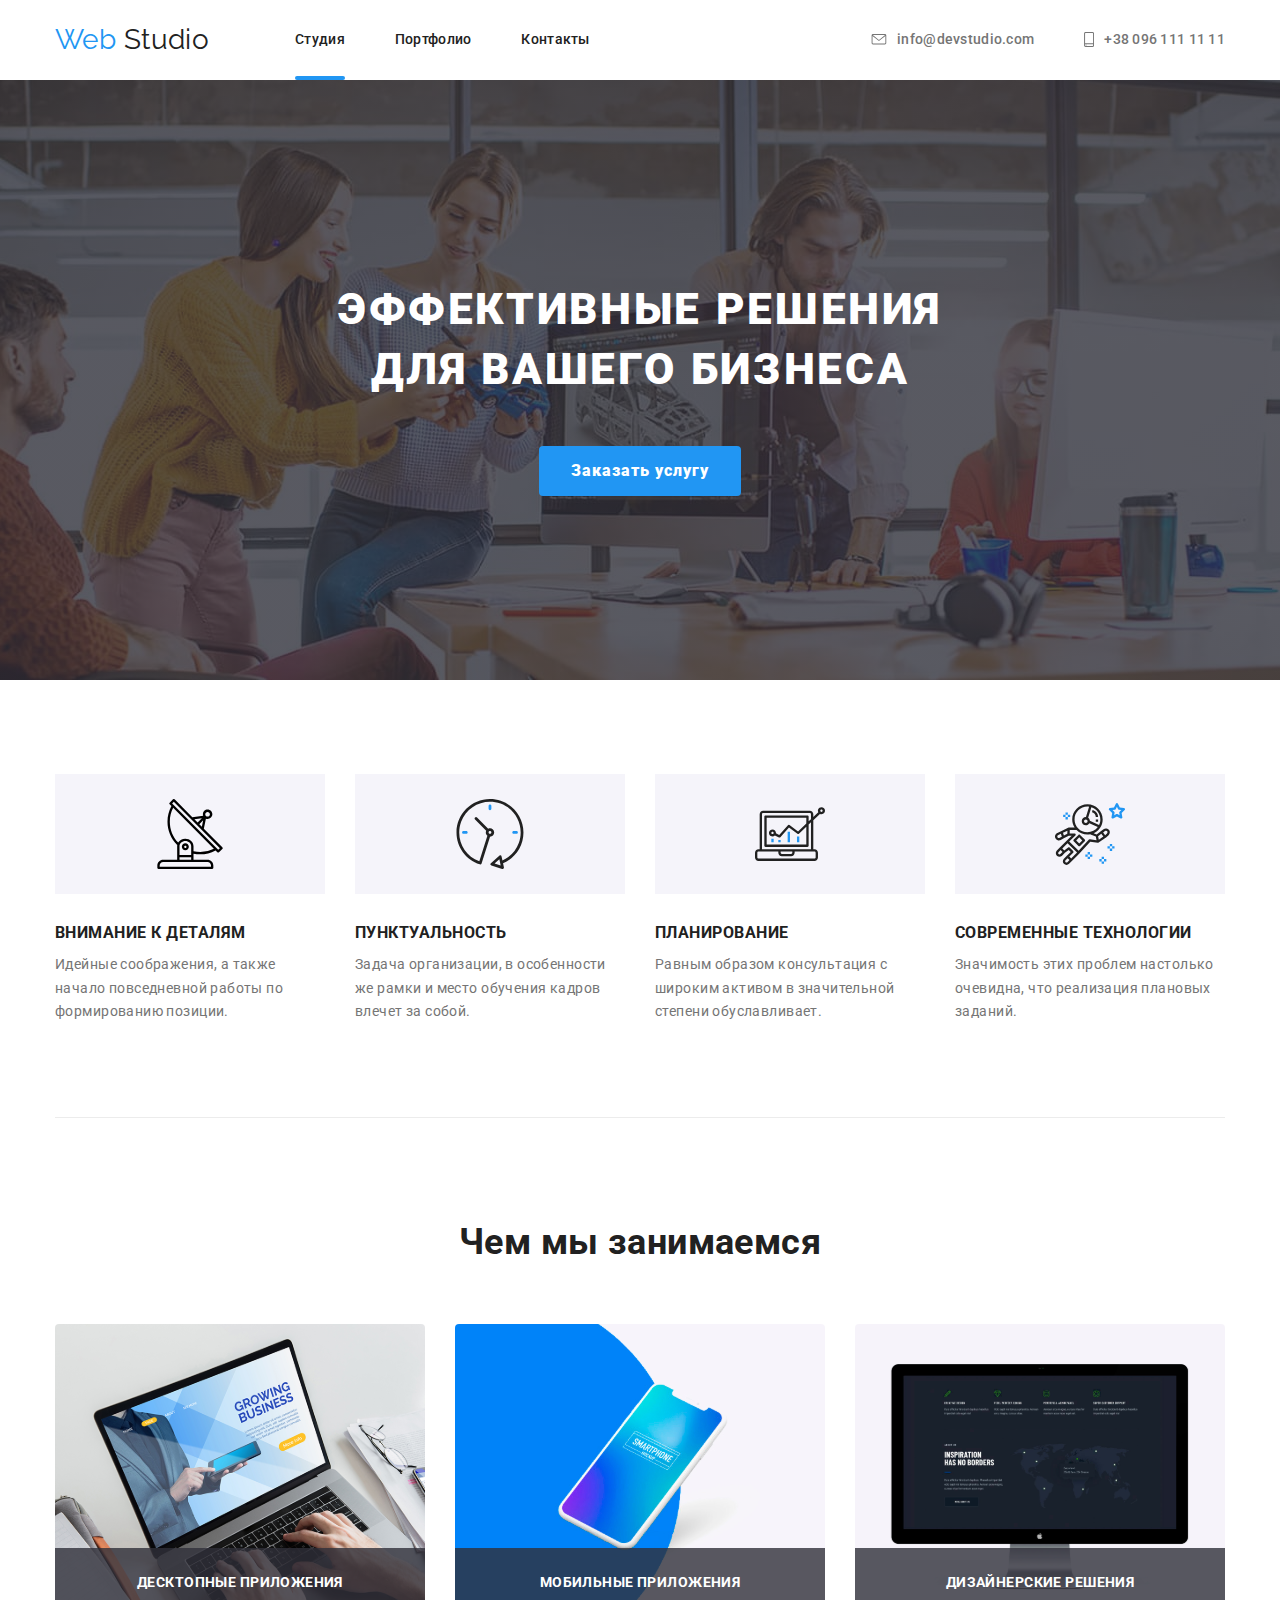
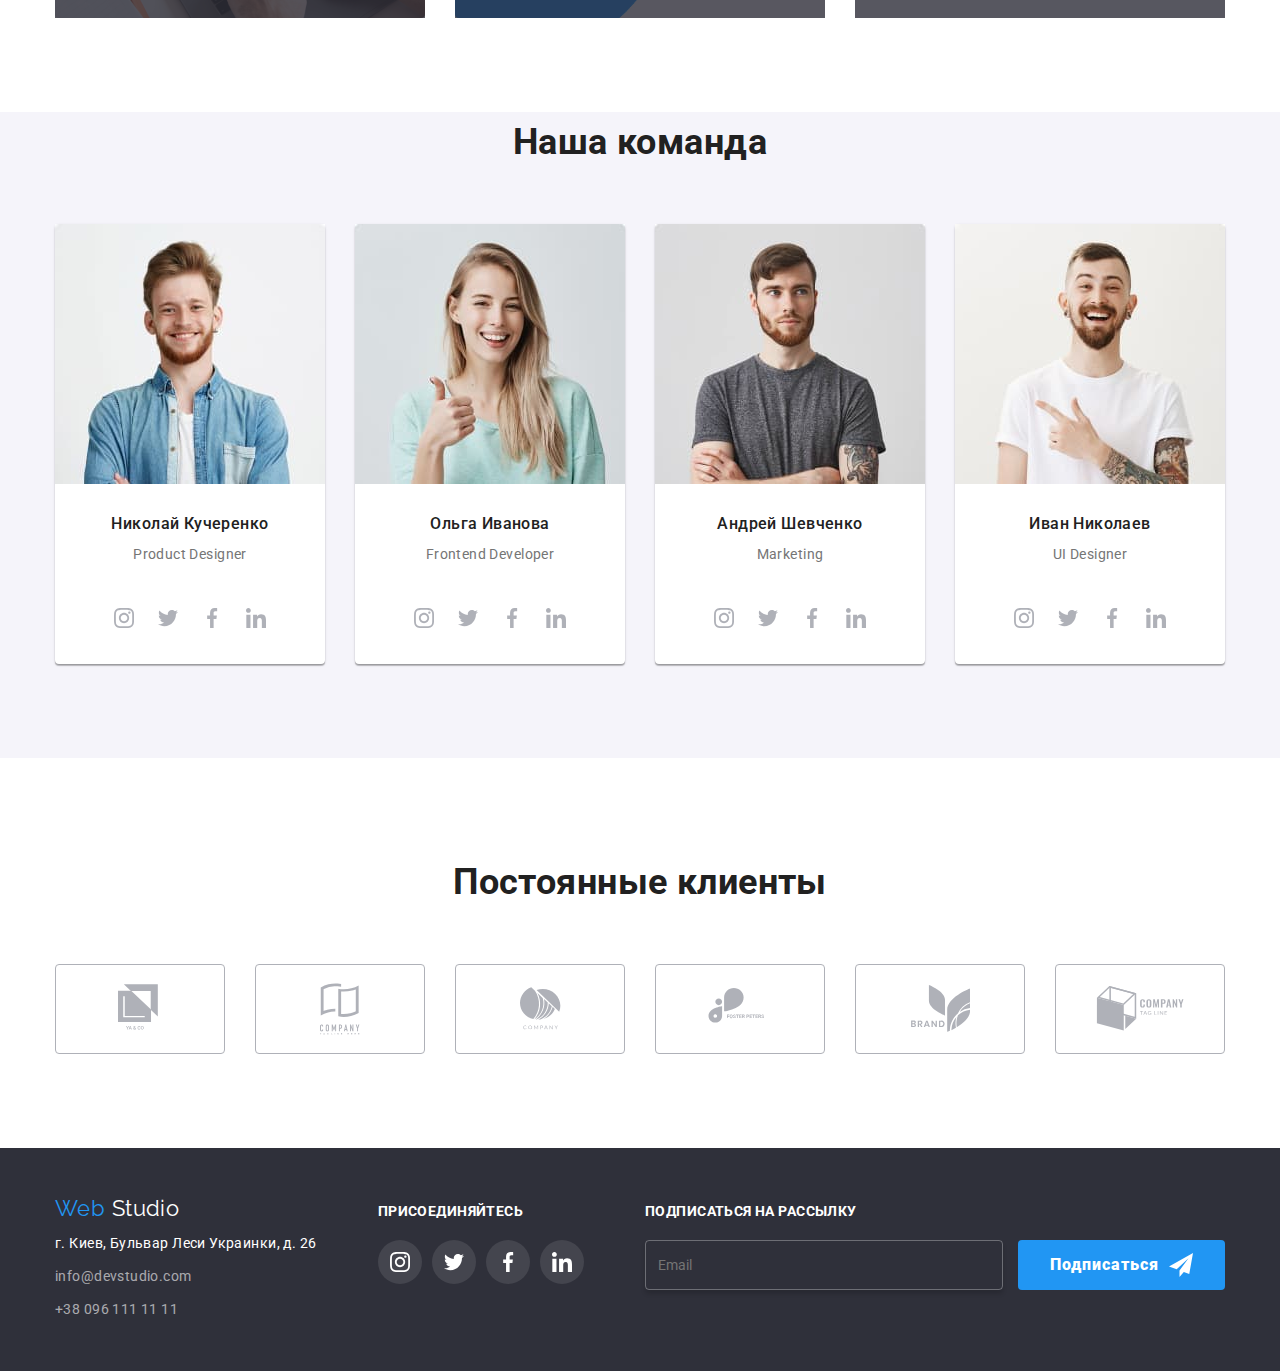
==== index.html @ 262a0d73 "add input" ====
<!DOCTYPE html>
<html lang="ru">
  <head>
    <meta charset="UTF-8" />
    <meta name="viewport" content="width=device-width, initial-scale=1.0" />
    <title>Web Studio</title>
    <link
      href="https://fonts.googleapis.com/css2?family=Raleway:wght@700&family=Roboto:wght@400;500;700;900&display=swap"
      rel="stylesheet"
    />
    <link
      rel="stylesheet"
      href="https://cdnjs.cloudflare.com/ajax/libs/modern-normalize/0.6.0/modern-normalize.min.css"
    />
    <link rel="stylesheet" href="./css/main.min.css" />
  </head>
  <body>
    <!-- Head of page -->
    <header>
      <nav class="container site-nav">
        <a href="./index.html" class="logo list"><span>Web </span>Studio </a>
        <ul class="main-nav list">
          <li class="item">
            <a href="./index.html" class="current link">Студия</a>
          </li>
          <li class="item">
            <a href="./portfolio.html" class="link">Портфолио</a>
          </li>
          <li class="item"><a href="" class="link">Контакты</a></li>
        </ul>
        <ul class="contact-nav list">
          <li class="item">
            <a href="mailto:info@devstudio.com" class="link">
              <svg class="icon-contact" width="16px" height="11px">
                <use href="./images/sprite.svg#mail"></use>
              </svg>
              info@devstudio.com</a
            >
          </li>
          <li class="item">
            <a href="tel:+380961111111" class="link">
              <svg class="icon-contact" width="10px" height="15px">
                <use href="./images/sprite.svg#smartphone"></use>
              </svg>
              +38 096 111 11 11</a
            >
          </li>
        </ul>
      </nav>
    </header>
    <main>
      <!-- Hero -->
      <section class="hero">
        <h1 class="hero-title">
          эффективные решения <br />
          для вашего бизнеса
        </h1>
        <button data-modal-open class="button">Заказать услугу</button>
      </section>

      <!-- Feature 1 -->
      <section class="section border">
        <div class="container">
          <ul class="feature list">
            <li class="item">
              <div class="feature-item">
                <svg width="70px" height="70px">
                  <use href="./images/sprite.svg#antenna1"></use>
                </svg>
              </div>
              <h3 class="title">Внимание к деталям</h3>
              <p>
                Идейные соображения, а также начало повседневной работы по
                формированию позиции.
              </p>
            </li>
            <li class="item">
              <div class="feature-item">
                <svg width="70px" height="70px">
                  <use href="./images/sprite.svg#clock"></use>
                </svg>
              </div>
              <h3 class="title">Пунктуальность</h3>
              <p>
                Задача организации, в особенности же рамки и место обучения
                кадров влечет за собой.
              </p>
            </li>
            <li class="item">
              <div class="feature-item">
                <svg width="70px" height="70px">
                  <use href="./images/sprite.svg#diagram1"></use>
                </svg>
              </div>
              <h3 class="title">Планирование</h3>
              <p>
                Равным образом консультация с широким активом в значительной
                степени обуславливает.
              </p>
            </li>
            <li class="item">
              <div class="feature-item">
                <svg width="70px" height="70px">
                  <use href="./images/sprite.svg#astronaut"></use>
                </svg>
              </div>
              <h3 class="title">Современные технологии</h3>
              <p>
                Значимость этих проблем настолько очевидна, что реализация
                плановых заданий.
              </p>
            </li>
          </ul>
        </div>
      </section>
      <!-- Work -->
      <section class="section">
        <div class="container">
          <h2 class="section-title">Чем мы занимаемся</h2>
          <ul class="work list">
            <li class="item">
              <img src="./images/img1.svg" alt="" width="370" height="294" />
              <a href="" class="link">Десктопные приложения</a>
            </li>
            <li class="item">
              <img src="./images/img2.svg" alt="" width="370" height="294" />
              <a href="" class="link">Мобильные приложения</a>
            </li>
            <li class="item">
              <img src="./images/img3.svg" alt="" width="370" height="294" />
              <a href="" class="link">Дизайнерские решения</a>
            </li>
          </ul>
        </div>
      </section>
      <!-- Our Team -->
      <section class="section-team">
        <div class="container team-flex">
          <h2 class="section-title">Наша команда</h2>
          <ul class="team list">
            <li class="item">
              <img src="./images/photo1.jpg" alt="" width="270" height="260" />
              <h3 class="title">Николай Кучеренко</h3>
              <p class="team-text">Product Designer</p>
              <ul class="social list">
                <li>
                  <a
                    href=""
                    aria-label="Ссылка на Instagram"
                    class="icon-social"
                  >
                    <svg width="20px" height="20px">
                      <use href="./images/sprite.svg#instagram1"></use>
                    </svg>
                  </a>
                </li>
                <li>
                  <a href="" aria-label="Ссылка на Twitter" class="icon-social"
                    ><svg width="20px" height="20px">
                      <use href="./images/sprite.svg#twitter1"></use></svg
                  ></a>
                </li>
                <li>
                  <a href="" aria-label="Ссылка на Facebook" class="icon-social"
                    ><svg width="20px" height="20px">
                      <use href="./images/sprite.svg#facebook1"></use></svg
                  ></a>
                </li>
                <li>
                  <a href="" aria-label="Ссылка на LinkedIn" class="icon-social"
                    ><svg width="20px" height="20px">
                      <use href="./images/sprite.svg#linkedin1"></use></svg
                  ></a>
                </li>
              </ul>
            </li>
            <li class="item">
              <img src="./images/photo2.jpg" alt="" width="270" height="260" />
              <h3 class="title">Ольга Иванова</h3>
              <p class="team-text">Frontend Developer</p>
              <ul class="social list">
                <li>
                  <a
                    href=""
                    aria-label="Ссылка на Instagram"
                    class="icon-social"
                  >
                    <svg width="20px" height="20px">
                      <use href="./images/sprite.svg#instagram1"></use>
                    </svg>
                  </a>
                </li>
                <li>
                  <a href="" aria-label="Ссылка на Twitter" class="icon-social"
                    ><svg width="20px" height="20px">
                      <use href="./images/sprite.svg#twitter1"></use></svg
                  ></a>
                </li>
                <li>
                  <a href="" aria-label="Ссылка на Facebook" class="icon-social"
                    ><svg width="20px" height="20px">
                      <use href="./images/sprite.svg#facebook1"></use></svg
                  ></a>
                </li>
                <li>
                  <a href="" aria-label="Ссылка на LinkedIn" class="icon-social"
                    ><svg width="20px" height="20px">
                      <use href="./images/sprite.svg#linkedin1"></use></svg
                  ></a>
                </li>
              </ul>
            </li>
            <li class="item">
              <img src="./images/photo3.jpg" alt="" width="270" height="260" />
              <h3 class="title">Андрей Шевченко</h3>
              <p class="team-text">Marketing</p>
              <ul class="social list">
                <li>
                  <a
                    href=""
                    aria-label="Ссылка на Instagram"
                    class="icon-social"
                  >
                    <svg width="20px" height="20px">
                      <use href="./images/sprite.svg#instagram1"></use>
                    </svg>
                  </a>
                </li>
                <li>
                  <a href="" aria-label="Ссылка на Twitter" class="icon-social"
                    ><svg width="20px" height="20px">
                      <use href="./images/sprite.svg#twitter1"></use></svg
                  ></a>
                </li>
                <li>
                  <a href="" aria-label="Ссылка на Facebook" class="icon-social"
                    ><svg width="20px" height="20px">
                      <use href="./images/sprite.svg#facebook1"></use></svg
                  ></a>
                </li>
                <li>
                  <a href="" aria-label="Ссылка на LinkedIn" class="icon-social"
                    ><svg width="20px" height="20px">
                      <use href="./images/sprite.svg#linkedin1"></use></svg
                  ></a>
                </li>
              </ul>
            </li>
            <li class="item">
              <img src="./images/photo4.jpg" alt="" width="270" height="260" />
              <h3 class="title">Иван Николаев</h3>
              <p class="team-text">UI Designer</p>
              <ul class="social list">
                <li>
                  <a
                    href=""
                    aria-label="Ссылка на Instagram"
                    class="icon-social"
                  >
                    <svg width="20px" height="20px">
                      <use href="./images/sprite.svg#instagram1"></use>
                    </svg>
                  </a>
                </li>
                <li>
                  <a href="" aria-label="Ссылка на Twitter" class="icon-social"
                    ><svg width="20px" height="20px">
                      <use href="./images/sprite.svg#twitter1"></use></svg
                  ></a>
                </li>
                <li>
                  <a href="" aria-label="Ссылка на Facebook" class="icon-social"
                    ><svg width="20px" height="20px">
                      <use href="./images/sprite.svg#facebook1"></use></svg
                  ></a>
                </li>
                <li>
                  <a href="" aria-label="Ссылка на LinkedIn" class="icon-social"
                    ><svg width="20px" height="20px">
                      <use href="./images/sprite.svg#linkedin1"></use></svg
                  ></a>
                </li>
              </ul>
            </li>
          </ul>
        </div>
      </section>
      <!-- Clients -->
      <section class="section">
        <div class="container">
          <h2 class="section-title">Постоянные клиенты</h2>
          <ul class="list clients">
            <li class="item">
              <a href="" aria-label="Лого компании1" class="clients-icon">
                <svg width="44px" height="49px">
                  <use href="./images/sprite.svg#client1"></use>
                </svg>
              </a>
            </li>
            <li class="item">
              <a href="">
                <a href="" aria-label="Лого компании2" class="clients-icon">
                  <svg width="40px" height="52px">
                    <use href="./images/sprite.svg#client2"></use>
                  </svg>
                </a>
              </a>
            </li>
            <li class="item">
              <a href="" aria-label="Лого компании3" class="clients-icon">
                <svg width="41px" height="43px">
                  <use href="./images/sprite.svg#client3"></use>
                </svg>
              </a>
            </li>
            <li class="item">
              <a href="" aria-label="Лого компании4" class="clients-icon">
                <svg width="80px" height="42px">
                  <use href="./images/sprite.svg#client4"></use>
                </svg>
              </a>
            </li>
            <li class="item">
              <a href="" aria-label="Лого компании5" class="clients-icon">
                <svg width="59px" height="47px">
                  <use href="./images/sprite.svg#client5"></use>
                </svg>
              </a>
            </li>
            <li class="item">
              <a href="" aria-label="Лого компании6" class="clients-icon">
                <svg width="89px" height="45px">
                  <use href="./images/sprite.svg#client6"></use>
                </svg>
              </a>
            </li>
          </ul>
        </div>
      </section>
    </main>
    <div data-modal class="backdrop is-hidden">
      <div class="modal">
        <h2 class="modal-title">Оставьте свои данные, мы вам перезвоним</h2>
        <form class="js-speaker-form form" autocomplete="off">
          <label for="name" class="form-field">
            <input type="text" class="form-input" name="name" placeholder=" " />
            <p class="form-label">Имя</p>
            <svg width="18px" height="18px" class="form-icon">
              <use href="./images/sprite.svg#name"></use>
            </svg>
          </label>
          <label for="name" class="form-field">
            <input type="tel" class="form-input" name="tel" placeholder=" " />
            <p class="form-label">Телефон</p>
            <svg width="18px" height="18px" class="form-icon">
              <use href="./images/sprite.svg#phone"></use>
            </svg>
          </label>
          <label for="name" class="form-field">
            <input
              type="email"
              class="form-input"
              name="mail"
              placeholder=" "
            />
            <p class="form-label">Почта</p>
            <svg width="18px" height="18px" class="form-icon">
              <use href="./images/sprite.svg#email"></use>
            </svg>
          </label>
          <label for="comment" class="form-comment">
            <textarea
              class="comment"
              name="comment"
              id="comment"
              placeholder=" "
            ></textarea>
            <p class="form-label">Комментарий</p>
          </label>
          <label class="form-field-policy">
            <input class="checkbox" type="checkbox" name="policy" />
            <span class="icon"></span>
            <p>
              Соглашаюсь с рассылкой и принимаю
              <a class="policy-link" href="">Условия договора</a>
            </p>
          </label>
          <button type="submit" class="button">
            Отправить
          </button>
        </form>
        <button data-modal-close class="icon-close">
          <svg width="18px" height="18px">
            <use href="./images/sprite.svg#close"></use>
          </svg>
        </button>
      </div>
    </div>
    <!-- Footer -->
    <footer class="footer-page">
      <div class="container">
        <div class="footer-content">
          <div class="footer-contacts">
            <a href="./index.html" class="logo-footer list"
              ><span>Web </span>Studio
            </a>
            <address class="adress">
              <p class="adress-map">
                г. Киев, Бульвар Леси Украинки, д. 26
              </p>
              <ul class="list">
                <li class="element">
                  <a href=" " class="link"> info@devstudio.com</a>
                </li>
                <li class="element">
                  <a href="" class="link"> +38 096 111 11 11</a>
                </li>
              </ul>
            </address>
          </div>
          <div class="footer-social">
            <p class="label">присоединяйтесь</p>
            <ul class="footer-social-networks list">
              <li class="footer-social-link">
                <a href="" aria-label="Ссылка на Instagram" class="footer-icon">
                  <svg width="20px" height="20px">
                    <use href="./images/sprite.svg#instagram1"></use>
                  </svg>
                </a>
              </li>
              <li class="footer-social-link">
                <a href="" aria-label="Ссылка на Twitter" class="footer-icon"
                  ><svg width="20px" height="20px">
                    <use href="./images/sprite.svg#twitter1"></use></svg
                ></a>
              </li>
              <li class="footer-social-link">
                <a href="" aria-label="Ссылка на Facebook" class="footer-icon"
                  ><svg width="20px" height="20px">
                    <use href="./images/sprite.svg#facebook1"></use></svg
                ></a>
              </li>
              <li class="footer-social-link">
                <a href="" aria-label="Ссылка на LinkedIn" class="footer-icon"
                  ><svg width="20px" height="20px">
                    <use href="./images/sprite.svg#linkedin1"></use></svg
                ></a>
              </li>
            </ul>
          </div>

          <form class="js-speaker-form" autocomplete="off">
            <label for="email">
              <b class="label">подписаться на рассылку</b></label
            >
            <input
              class="footer-mail"
              type="email"
              name="email"
              id="email"
              placeholder="Email"
            />
            <button type="submit" class="button-send">
              Подписаться
              <svg class="send-icon">
                <use href="./images/sprite.svg#iconsend"></use>
              </svg>
            </button>
          </form>
        </div>
      </div>
    </footer>
    <!-- Скрипт для отправки форми -->
    <script>
      (() => {
        document
          .querySelector(".js-speaker-form")
          .addEventListener("submit", (e) => {
            e.preventDefault();

            new FormData(e.currentTarget).forEach((value, name) =>
              console.log(`${name}: ${value}`)
            );

            e.currentTarget.reset();
          });
      })();
    </script>
    <script src="./js/modal.js"></script>
  </body>
</html>
---- css/main.min.css ----
body{background-color:#fff;color:#757575;font-family:Roboto,sans-serif;letter-spacing:0.03em;font-size:14px;line-height:1.71}.container{width:1200px;padding-left:15px;padding-right:15px;margin-left:auto;margin-right:auto}.list{list-style:none;margin:0;padding:0;text-decoration:none}p{margin:0;padding:0}a{text-decoration:none}img{display:block;max-width:100%;height:auto}.section{padding-top:94px;padding-bottom:94px}.section-title{margin-top:0;margin-bottom:50px;font-weight:700;font-size:36px;text-align:center;color:#212121}.section-team{padding-top:94;padding-bottom:94px;background-color:#f5f4fa}.section-examples{padding-top:94px;padding-top:94px}.site-nav{display:-webkit-box;display:-ms-flexbox;display:flex;-webkit-box-align:center;-ms-flex-align:center;align-items:center}.site-nav .current{color:#2196f3}.main-nav{display:-webkit-box;display:-ms-flexbox;display:flex;margin-left:86px}.main-nav .item+.item{margin-left:50px}.main-nav .link{display:block;padding-top:32px;padding-bottom:32px;font-weight:500;line-height:1.14;letter-spacing:0.02em;color:#212121;cursor:pointer;-webkit-transition:color 250ms cubic-bezier(0.4, 0, 0.2, 1);transition:color 250ms cubic-bezier(0.4, 0, 0.2, 1)}.main-nav .link:hover,.main-nav .link:focus{color:#2196f3}.item{position:relative}.current::after{content:"";position:absolute;bottom:0;display:block;width:100%;height:4px;background-color:#2196f3;border-radius:2px}.contact-nav{display:-webkit-box;display:-ms-flexbox;display:flex;margin-left:auto}.contact-nav .link{display:-webkit-box;display:-ms-flexbox;display:flex;-webkit-box-pack:center;-ms-flex-pack:center;justify-content:center;-webkit-box-align:center;-ms-flex-align:center;align-items:center;font-weight:500;line-height:1.14;letter-spacing:0.02em;color:#757575;cursor:pointer;-webkit-transition:color 250ms cubic-bezier(0.4, 0, 0.2, 1);transition:color 250ms cubic-bezier(0.4, 0, 0.2, 1)}.contact-nav .item+.item{margin-left:50px}.icon-contact{margin-right:10px;fill:#757575}.contact-nav .link:hover,.contact-nav .link:focus{color:#2196f3}.contact-nav .link:hover .icon-contact,.contact-nav .link:focus .icon-contact{fill:#2196f3}.border-nav{border-bottom:1px solid #ececec}.logo{color:#212121;font-family:Raleway,sans-serif;font-size:28px;line-height:1.14;text-decoration:none;-webkit-transition:color 250ms cubic-bezier(0.4, 0, 0.2, 1);transition:color 250ms cubic-bezier(0.4, 0, 0.2, 1)}.logo span{color:#2196f3}.logo:hover,.logo:focus{color:#2196f3}.logo-footer{display:inline-block;margin-bottom:10px;color:#fff;font-family:Raleway,sans-serif;font-size:22px;line-height:1.18;text-decoration:none;-webkit-transition:color 250ms cubic-bezier(0.4, 0, 0.2, 1);transition:color 250ms cubic-bezier(0.4, 0, 0.2, 1)}.logo-footer span{color:#2196f3}.logo-footer:hover,.logo-footer:focus{color:#2196f3}.hero{max-width:1600px;height:600px;margin-left:auto;margin-right:auto;padding-top:200px;padding-bottom:200px;text-align:center;background-image:-webkit-gradient(linear, left top, right top, from(rgba(47,48,58,0.8)), to(rgba(47,48,58,0.8))),url("../images/Header.jpg");background-image:linear-gradient(to right, rgba(47,48,58,0.8), rgba(47,48,58,0.8)),url("../images/Header.jpg");background-repeat:no-repeat;background-position:center;background-size:cover;background-color:#a9a9a9}.hero-title{margin:0;padding-top:200;padding-bottom:46px;font-weight:900;font-size:44px;line-height:1.36;letter-spacing:0.06em;text-transform:uppercase;color:#fff}.backdrop{position:fixed;top:0;left:0;visibility:visible;opacity:1;width:100%;height:100%;background-color:rgba(0,0,0,0.2);-webkit-transition:opacity 250ms cubic-bezier(0.4, 0, 0.2, 1),visibility 250ms cubic-bezier(0.4, 0, 0.2, 1);transition:opacity 250ms cubic-bezier(0.4, 0, 0.2, 1),visibility 250ms cubic-bezier(0.4, 0, 0.2, 1)}.backdrop.is-hidden{opacity:0;pointer-events:none;visibility:hidden}.modal{position:absolute;top:50%;left:50%;-webkit-transform:translate(-50%, -50%);transform:translate(-50%, -50%);padding:40px;width:528px;height:581px;background-color:#fff;-webkit-box-shadow:0px 2px 1px rgba(0,0,0,0.2),0px 1px 1px rgba(0,0,0,0.14),0px 1px 3px rgba(0,0,0,0.12);box-shadow:0px 2px 1px rgba(0,0,0,0.2),0px 1px 1px rgba(0,0,0,0.14),0px 1px 3px rgba(0,0,0,0.12);border-radius:4px}.modal-title{margin-top:0;margin-bottom:30px;font-weight:700;font-size:20px;line-height:1.15;text-align:center;color:#212121}.form .button{display:block;padding:10px 55px;margin-top:30px;margin-left:auto;margin-right:auto;-webkit-box-shadow:0px 4px 4px rgba(0,0,0,0.15);box-shadow:0px 4px 4px rgba(0,0,0,0.15)}.form-field{display:block;position:relative;margin-bottom:28px}.form-input{margin:0;padding:12px 16px 12px 42px;width:100%;border:1px solid rgba(33,33,33,0.2);border-radius:4px;outline:none}.form-label{position:absolute;top:50%;left:42px;-webkit-transform:translateY(-50%);transform:translateY(-50%);line-height:1.14;letter-spacing:0.01em;-webkit-transition:-webkit-transform 250ms cubic-bezier(0.4, 0, 0.2, 1);transition:-webkit-transform 250ms cubic-bezier(0.4, 0, 0.2, 1);transition:transform 250ms cubic-bezier(0.4, 0, 0.2, 1);transition:transform 250ms cubic-bezier(0.4, 0, 0.2, 1), -webkit-transform 250ms cubic-bezier(0.4, 0, 0.2, 1)}.form-icon{position:absolute;top:50%;left:16px;-webkit-transform:translateY(-50%);transform:translateY(-50%);fill:#212121}.icon-close{position:absolute;top:5px;right:5px;display:-webkit-box;display:-ms-flexbox;display:flex;-webkit-box-align:center;-ms-flex-align:center;align-items:center;-webkit-box-pack:center;-ms-flex-pack:center;justify-content:center;width:30px;height:30px;border:1px solid rgba(0,0,0,0.1);border-radius:50%;background-color:#fff;fill:#000;cursor:pointer;-webkit-transition:fill 250ms cubic-bezier(0.4, 0, 0.2, 1);transition:fill 250ms cubic-bezier(0.4, 0, 0.2, 1)}.icon-close:hover,.icon-close:focus{fill:#2196f3}.form-input:focus{border-color:#2196f3}.form-field:focus-within .form-icon{fill:#2196f3}.form-field:focus-within>.form-label,.form-input:not(:placeholder-shown)+.form-label{color:#2196f3;-webkit-transform:translate(-31px, -42px);transform:translate(-31px, -42px)}.form-comment{display:block;position:relative;margin-bottom:20px}.form-comment p{position:absolute;top:12px;left:15px}.comment{padding:12px 16px;width:100%;height:120px;border:1px solid rgba(33,33,33,0.2);border-radius:4px;outline:none}.comment:focus{border-color:#2196f3}.comment:focus+.form-label,.comment:not(:placeholder-shown)+.form-label{color:#2196f3;-webkit-transform:translateY(-34px);transform:translateY(-34px)}.form-field-policy{display:-webkit-box;display:-ms-flexbox;display:flex;-webkit-box-align:center;-ms-flex-align:center;align-items:center}.form-field-policy .icon{display:inline-block;width:15px;height:15px;margin-right:5px;border:2px solid #2a2a2a;border-radius:4px;cursor:pointer;-webkit-transition:all 250ms cubic-bezier(0.4, 0, 0.2, 1);transition:all 250ms cubic-bezier(0.4, 0, 0.2, 1)}.checkbox{position:absolute;width:1px;height:1px;margin:-1px;border:0;padding:0;clip:rect(0 0 0 0);overflow:hidden}.policy-link{text-decoration:underline;color:#2196f3}.checkbox:checked+.icon{border-color:transparent;background-color:#2196f3;background-image:url(../images/check-box-icon.svg);background-size:contain;background-origin:border-box}.label{margin-bottom:20px;display:block;font-weight:700;line-height:1.14;text-transform:uppercase;color:#fff}.footer-mail{padding:18px 12px;margin-right:12px;width:358px;height:50px;-webkit-box-shadow:0px 4px 4px rgba(0,0,0,0.15);box-shadow:0px 4px 4px rgba(0,0,0,0.15);border-radius:4px;border:1px solid rgba(255,255,255,0.3);background-color:unset;color:#fff}.feature{display:-webkit-box;display:-ms-flexbox;display:flex}.feature .item{max-width:270px}.feature .item+.item{margin-left:30px}.feature .title{margin:0;padding-bottom:10px;font-weight:700;line-height:1.14;letter-spacing:0.03em;text-transform:uppercase;color:#212121}.feature-item{display:-webkit-box;display:-ms-flexbox;display:flex;-webkit-box-pack:center;-ms-flex-pack:center;justify-content:center;-webkit-box-align:center;-ms-flex-align:center;align-items:center;margin-bottom:30px;height:120px;background-color:#f5f4fa}.border{position:relative}.border::before{display:inline-block;content:"";position:absolute;bottom:0;left:0;right:0;margin:auto;width:1170px;height:1px;background-color:#ececec}.button{display:inline-block;min-width:200px;border-radius:4px;border-width:0;padding:10px 32px;text-align:center;font-weight:900;font-size:16px;line-height:1.87;letter-spacing:0.06em;color:#fff;background-color:#2196f3;cursor:pointer;-webkit-transition:color 250ms cubic-bezier(0.4, 0, 0.2, 1),background-color 250ms cubic-bezier(0.4, 0, 0.2, 1);transition:color 250ms cubic-bezier(0.4, 0, 0.2, 1),background-color 250ms cubic-bezier(0.4, 0, 0.2, 1)}.button-secondary{display:inline-block;border-radius:4px;padding:6px 22px;border-width:0;font-weight:500;font-size:16px;line-height:1.63;text-align:center;color:#212121;background-color:#f5f4fa;cursor:pointer;-webkit-transition:color 250ms cubic-bezier(0.4, 0, 0.2, 1),background-color 250ms cubic-bezier(0.4, 0, 0.2, 1);transition:color 250ms cubic-bezier(0.4, 0, 0.2, 1),background-color 250ms cubic-bezier(0.4, 0, 0.2, 1)}.button-flex{display:-webkit-box;display:-ms-flexbox;display:flex;-webkit-box-pack:center;-ms-flex-pack:center;justify-content:center;padding-bottom:50px}.button-send{display:-webkit-inline-box;display:-ms-inline-flexbox;display:inline-flex;-webkit-box-pack:center;-ms-flex-pack:center;justify-content:center;-webkit-box-align:center;-ms-flex-align:center;align-items:center;padding:10px 32px;min-width:200px;border-radius:4px;border-width:0;text-align:center;font-weight:900;font-size:16px;line-height:1.87;letter-spacing:0.06em;color:#fff;background-color:#2196f3;cursor:pointer;-webkit-transition:color 250ms cubic-bezier(0.4, 0, 0.2, 1),background-color 250ms cubic-bezier(0.4, 0, 0.2, 1);transition:color 250ms cubic-bezier(0.4, 0, 0.2, 1),background-color 250ms cubic-bezier(0.4, 0, 0.2, 1)}.button:hover,.button:focus{background-color:#fff;color:#2196f3}.button-secondary:hover,.button-secondary:focus{background-color:#2196f3;color:#fff}.button-flex .item+.item{margin-left:8px}.button-send:hover,.button-send:focus{background-color:#fff;color:#2196f3}.button-send:hover .send-icon{fill:#2196f3}.work{display:-webkit-box;display:-ms-flexbox;display:flex}.work .item{position:relative;max-width:370px;border-radius:4px}.work .item+.item{margin-left:30px}.work a{color:#fff;font-weight:700;line-height:1.14;text-align:center;text-transform:uppercase}.work .link{display:-webkit-box;display:-ms-flexbox;display:flex;-webkit-box-align:center;-ms-flex-align:center;align-items:center;-webkit-box-pack:center;-ms-flex-pack:center;justify-content:center;position:absolute;bottom:0;width:100%;height:70px;background-color:rgba(47,48,58,0.8);cursor:pointer}.team{display:-webkit-box;display:-ms-flexbox;display:flex}.team .item{max-width:270px;text-align:center;-webkit-box-shadow:0px 2px 1px rgba(0,0,0,0.2),0px 1px 1px rgba(0,0,0,0.14),0px 1px 3px rgba(0,0,0,0.12);box-shadow:0px 2px 1px rgba(0,0,0,0.2),0px 1px 1px rgba(0,0,0,0.14),0px 1px 3px rgba(0,0,0,0.12);border-radius:4px;background-color:#fff}.team .item+.item{margin-left:30px}.team .title{margin:0;padding-top:30px;padding-bottom:10px;font-weight:500;font-size:16px;line-height:1.19;color:#212121}.team-text{margin-bottom:29.88px}.social{display:-webkit-box;display:-ms-flexbox;display:flex;-webkit-box-pack:center;-ms-flex-pack:center;justify-content:center;padding-bottom:24px}.icon-social{display:-webkit-box;display:-ms-flexbox;display:flex;-webkit-box-pack:center;-ms-flex-pack:center;justify-content:center;-webkit-box-align:center;-ms-flex-align:center;align-items:center;width:44px;height:44px;border-radius:50%;fill:#afb1b8;-webkit-transition:fill 250ms cubic-bezier(0.4, 0, 0.2, 1),background-color 250ms cubic-bezier(0.4, 0, 0.2, 1);transition:fill 250ms cubic-bezier(0.4, 0, 0.2, 1),background-color 250ms cubic-bezier(0.4, 0, 0.2, 1)}.icon-social:hover,.icon-social:focus{fill:#fff;background-color:#2196f3}.clients{display:-webkit-box;display:-ms-flexbox;display:flex;-webkit-box-pack:center;-ms-flex-pack:center;justify-content:center;-webkit-box-align:center;-ms-flex-align:center;align-items:center}.clients .item{max-width:170px;cursor:pointer}.clients .item+.item{margin-left:30px}.clients-icon{display:-webkit-box;display:-ms-flexbox;display:flex;-webkit-box-pack:center;-ms-flex-pack:center;justify-content:center;-webkit-box-align:center;-ms-flex-align:center;align-items:center;height:90px;min-width:170px;fill:#afb1b8;border:1px solid #afb1b8;border-radius:4px;-webkit-transition:fill 250ms cubic-bezier(0.4, 0, 0.2, 1),border-color 250ms cubic-bezier(0.4, 0, 0.2, 1);transition:fill 250ms cubic-bezier(0.4, 0, 0.2, 1),border-color 250ms cubic-bezier(0.4, 0, 0.2, 1)}.clients-icon:hover,.clients-icon:focus{fill:#2196f3;border-color:#2196f3}.footer-page{padding-top:48px;padding-bottom:21px;background-color:#2f303a}.footer-content{display:-webkit-box;display:-ms-flexbox;display:flex;-webkit-box-align:baseline;-ms-flex-align:baseline;align-items:baseline;-webkit-box-pack:justify;-ms-flex-pack:justify;justify-content:space-between;padding-bottom:28px}.footer-social-networks{display:-webkit-box;display:-ms-flexbox;display:flex;-webkit-box-pack:center;-ms-flex-pack:center;justify-content:center}.footer-icon{display:-webkit-box;display:-ms-flexbox;display:flex;-webkit-box-pack:center;-ms-flex-pack:center;justify-content:center;-webkit-box-align:center;-ms-flex-align:center;align-items:center;width:44px;height:44px;border-radius:50%;fill:#fff;background-color:rgba(255,255,255,0.1);-webkit-transition:fill 250ms cubic-bezier(0.4, 0, 0.2, 1),background-color 250ms cubic-bezier(0.4, 0, 0.2, 1);transition:fill 250ms cubic-bezier(0.4, 0, 0.2, 1),background-color 250ms cubic-bezier(0.4, 0, 0.2, 1)}.footer-social-networks .footer-social-link+.footer-social-link{margin-left:10px}.footer-icon:hover,.footer-icon:focus{fill:#fff;background-color:#2196f3}.adress{font-style:normal;font-weight:400;color:#fff;text-decoration:none}.adress .link{font-weight:400;color:rgba(255,255,255,0.6)}.adress .element+.element{margin-top:9px}.adress-map{margin-bottom:9px}.send-icon{width:24px;height:24px;margin-left:10px;fill:#fff;-webkit-transition:fill 250ms cubic-bezier(0.4, 0, 0.2, 1);transition:fill 250ms cubic-bezier(0.4, 0, 0.2, 1)}
/*# sourceMappingURL=main.min.css.map */
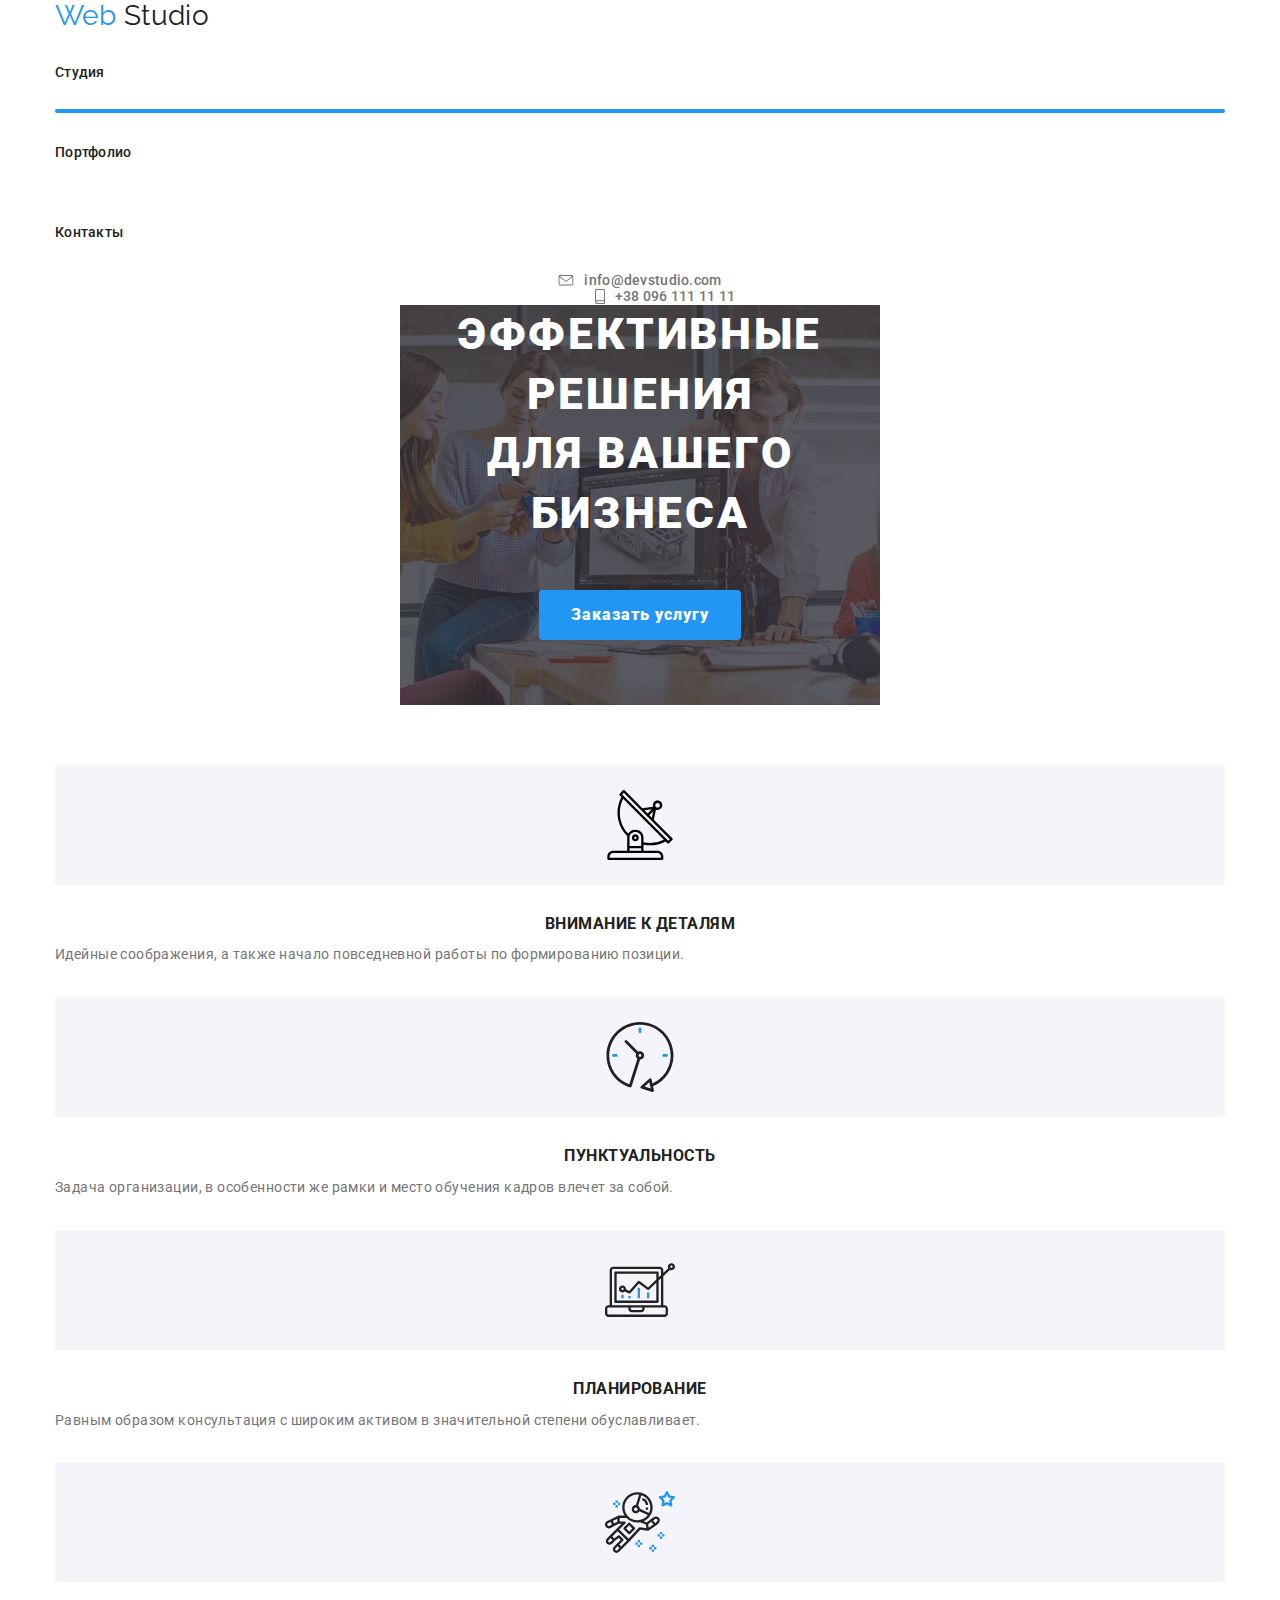
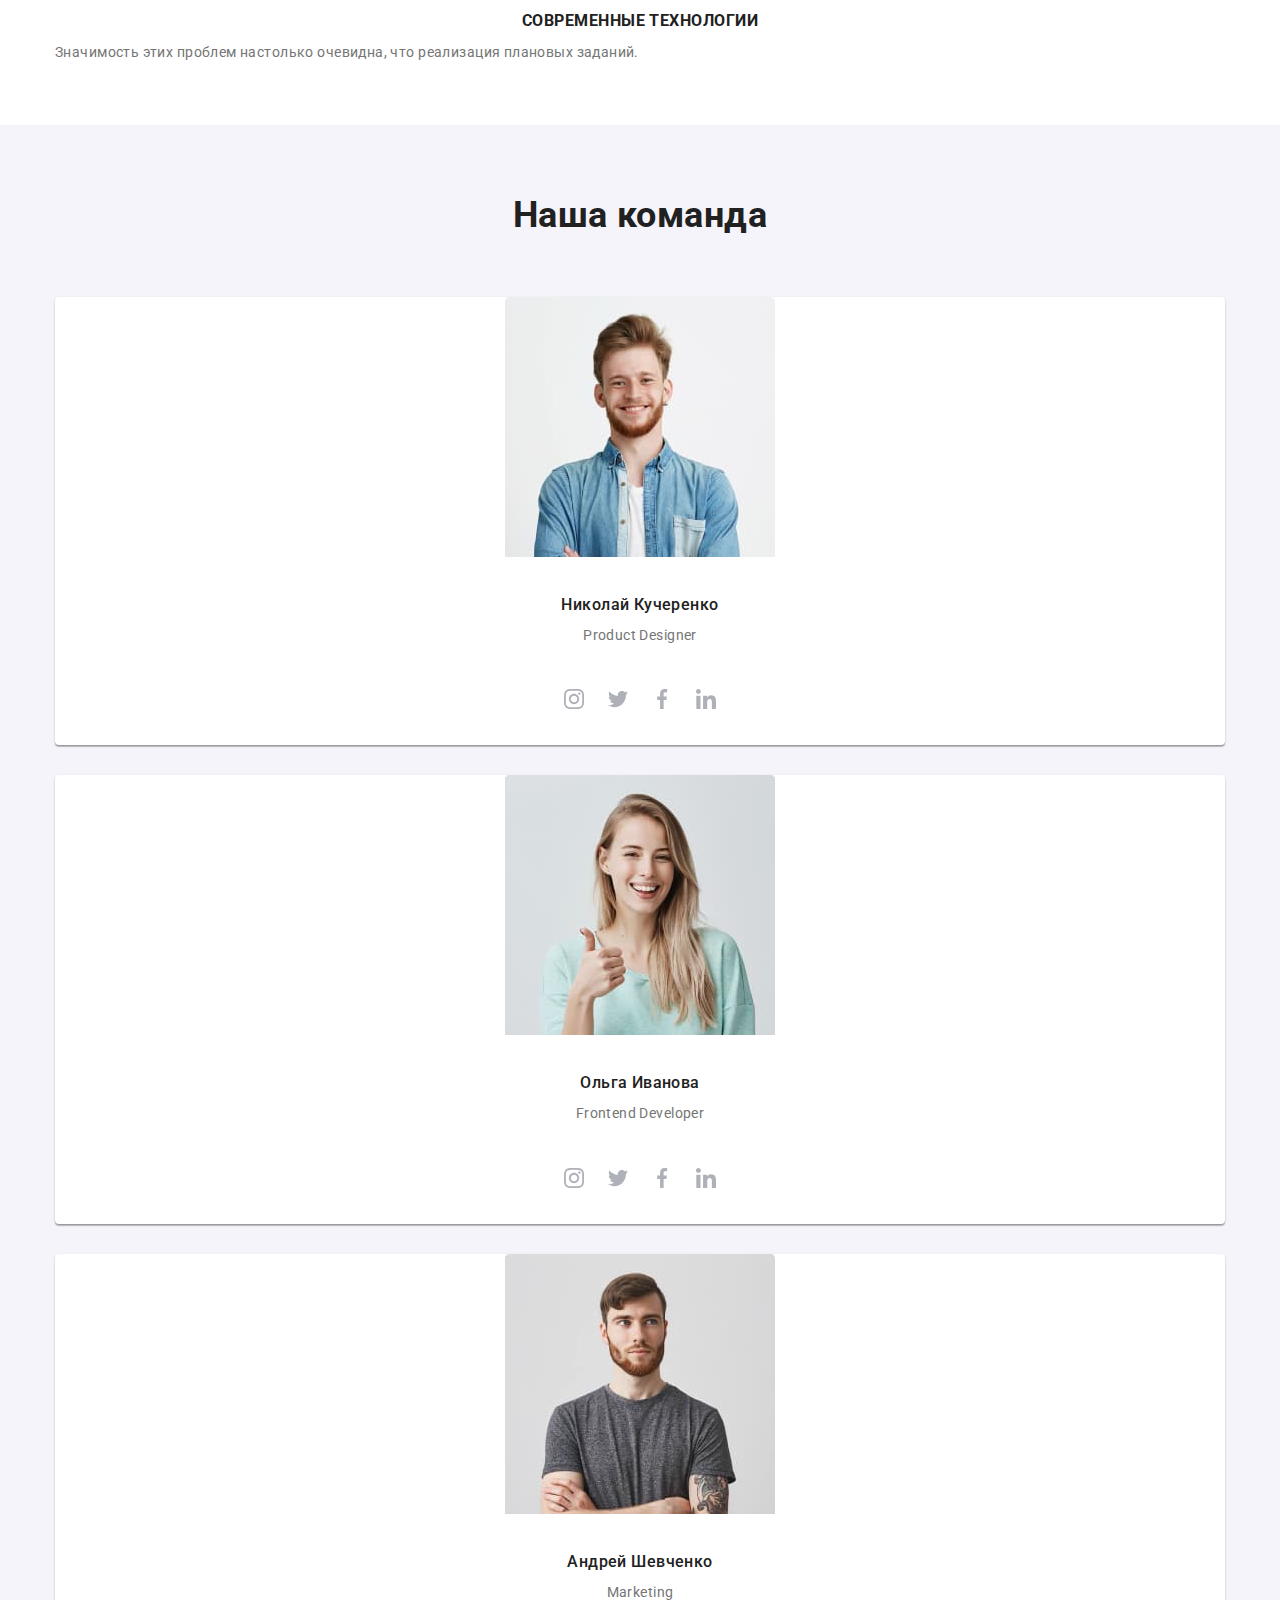
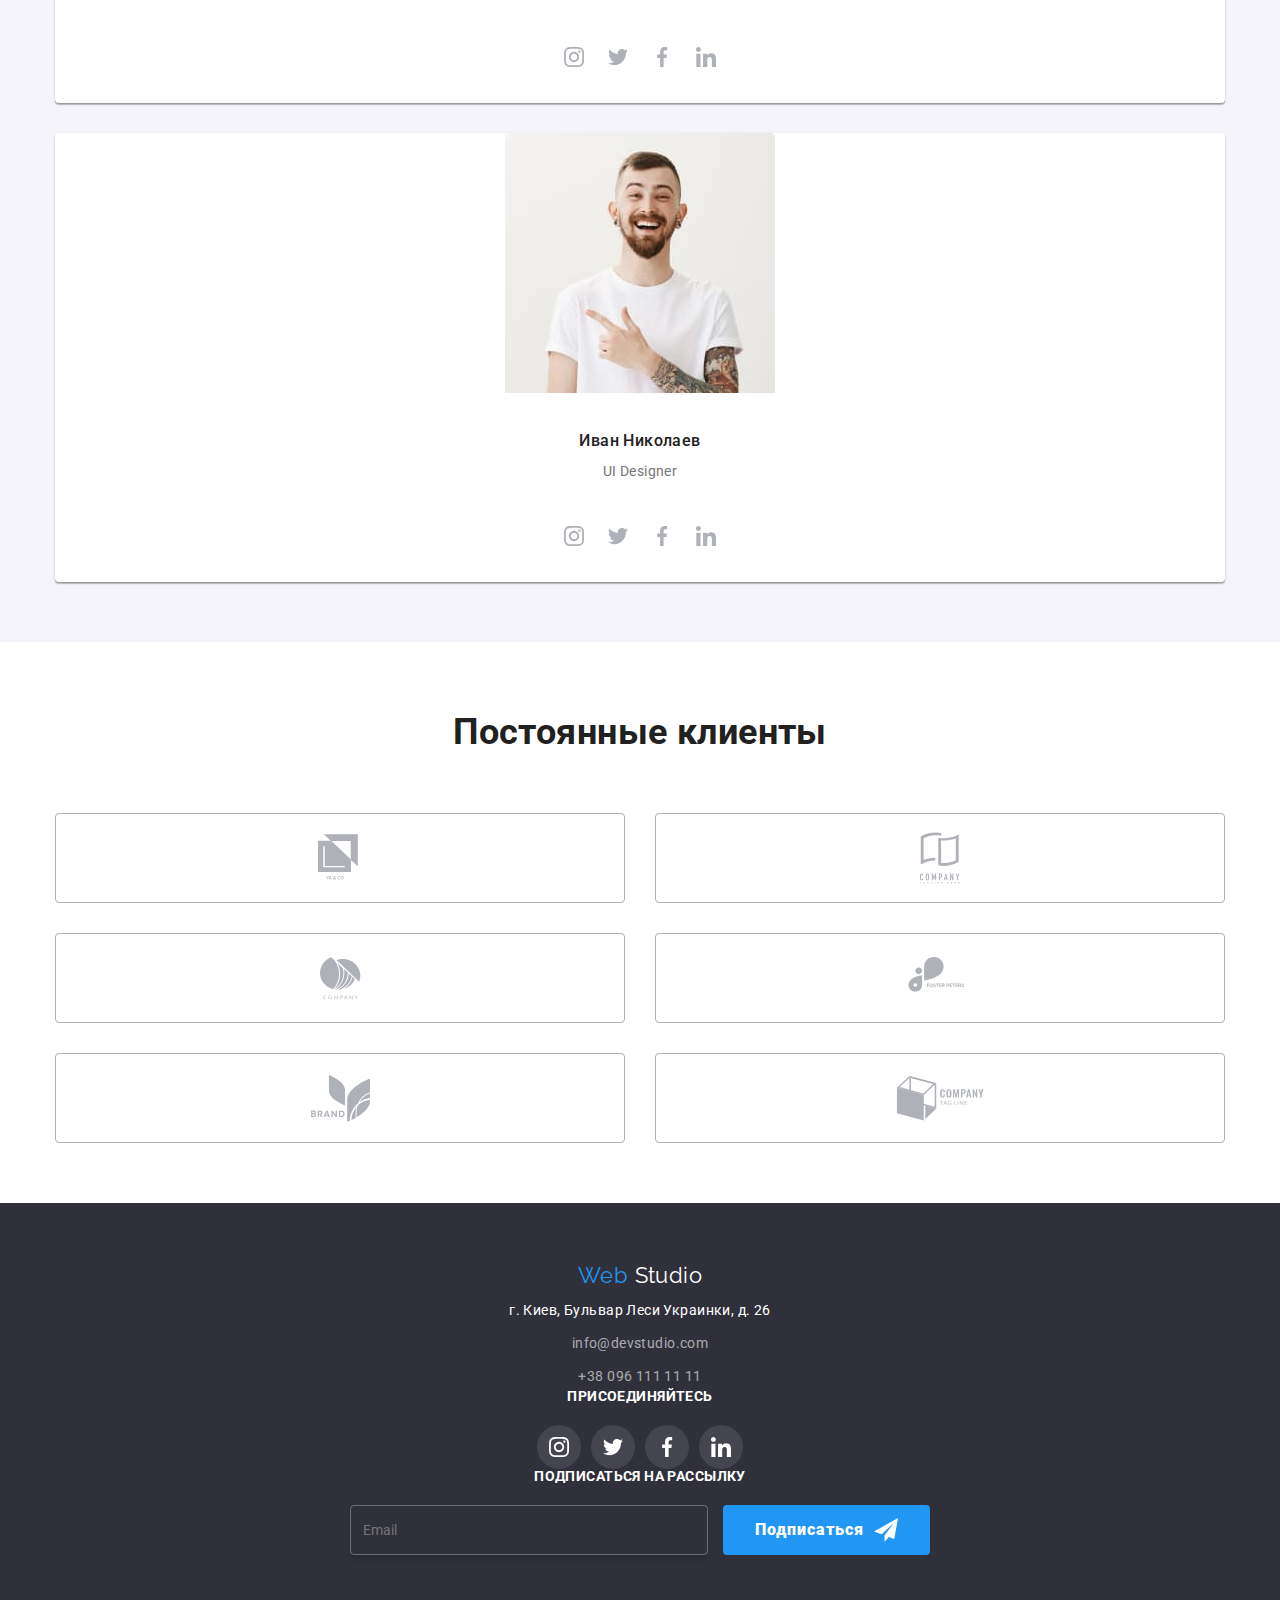
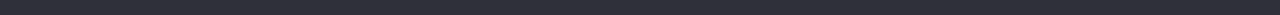
==== commit ad7fa79c: "create mobile version" ====
--- a/index.html
+++ b/index.html
@@ -59,7 +59,7 @@
       </section>
 
       <!-- Feature 1 -->
-      <section class="section border">
+      <section class="section">
         <div class="container">
           <ul class="feature list">
             <li class="item">
@@ -114,7 +114,7 @@
         </div>
       </section>
       <!-- Work -->
-      <section class="section">
+      <section class="section-work">
         <div class="container">
           <h2 class="section-title">Чем мы занимаемся</h2>
           <ul class="work list">
--- a/css/main.min.css
+++ b/css/main.min.css
@@ -1,2 +1,2 @@
-body{background-color:#fff;color:#757575;font-family:Roboto,sans-serif;letter-spacing:0.03em;font-size:14px;line-height:1.71}.container{width:1200px;padding-left:15px;padding-right:15px;margin-left:auto;margin-right:auto}.list{list-style:none;margin:0;padding:0;text-decoration:none}p{margin:0;padding:0}a{text-decoration:none}img{display:block;max-width:100%;height:auto}.section{padding-top:94px;padding-bottom:94px}.section-title{margin-top:0;margin-bottom:50px;font-weight:700;font-size:36px;text-align:center;color:#212121}.section-team{padding-top:94;padding-bottom:94px;background-color:#f5f4fa}.section-examples{padding-top:94px;padding-top:94px}.site-nav{display:-webkit-box;display:-ms-flexbox;display:flex;-webkit-box-align:center;-ms-flex-align:center;align-items:center}.site-nav .current{color:#2196f3}.main-nav{display:-webkit-box;display:-ms-flexbox;display:flex;margin-left:86px}.main-nav .item+.item{margin-left:50px}.main-nav .link{display:block;padding-top:32px;padding-bottom:32px;font-weight:500;line-height:1.14;letter-spacing:0.02em;color:#212121;cursor:pointer;-webkit-transition:color 250ms cubic-bezier(0.4, 0, 0.2, 1);transition:color 250ms cubic-bezier(0.4, 0, 0.2, 1)}.main-nav .link:hover,.main-nav .link:focus{color:#2196f3}.item{position:relative}.current::after{content:"";position:absolute;bottom:0;display:block;width:100%;height:4px;background-color:#2196f3;border-radius:2px}.contact-nav{display:-webkit-box;display:-ms-flexbox;display:flex;margin-left:auto}.contact-nav .link{display:-webkit-box;display:-ms-flexbox;display:flex;-webkit-box-pack:center;-ms-flex-pack:center;justify-content:center;-webkit-box-align:center;-ms-flex-align:center;align-items:center;font-weight:500;line-height:1.14;letter-spacing:0.02em;color:#757575;cursor:pointer;-webkit-transition:color 250ms cubic-bezier(0.4, 0, 0.2, 1);transition:color 250ms cubic-bezier(0.4, 0, 0.2, 1)}.contact-nav .item+.item{margin-left:50px}.icon-contact{margin-right:10px;fill:#757575}.contact-nav .link:hover,.contact-nav .link:focus{color:#2196f3}.contact-nav .link:hover .icon-contact,.contact-nav .link:focus .icon-contact{fill:#2196f3}.border-nav{border-bottom:1px solid #ececec}.logo{color:#212121;font-family:Raleway,sans-serif;font-size:28px;line-height:1.14;text-decoration:none;-webkit-transition:color 250ms cubic-bezier(0.4, 0, 0.2, 1);transition:color 250ms cubic-bezier(0.4, 0, 0.2, 1)}.logo span{color:#2196f3}.logo:hover,.logo:focus{color:#2196f3}.logo-footer{display:inline-block;margin-bottom:10px;color:#fff;font-family:Raleway,sans-serif;font-size:22px;line-height:1.18;text-decoration:none;-webkit-transition:color 250ms cubic-bezier(0.4, 0, 0.2, 1);transition:color 250ms cubic-bezier(0.4, 0, 0.2, 1)}.logo-footer span{color:#2196f3}.logo-footer:hover,.logo-footer:focus{color:#2196f3}.hero{max-width:1600px;height:600px;margin-left:auto;margin-right:auto;padding-top:200px;padding-bottom:200px;text-align:center;background-image:-webkit-gradient(linear, left top, right top, from(rgba(47,48,58,0.8)), to(rgba(47,48,58,0.8))),url("../images/Header.jpg");background-image:linear-gradient(to right, rgba(47,48,58,0.8), rgba(47,48,58,0.8)),url("../images/Header.jpg");background-repeat:no-repeat;background-position:center;background-size:cover;background-color:#a9a9a9}.hero-title{margin:0;padding-top:200;padding-bottom:46px;font-weight:900;font-size:44px;line-height:1.36;letter-spacing:0.06em;text-transform:uppercase;color:#fff}.backdrop{position:fixed;top:0;left:0;visibility:visible;opacity:1;width:100%;height:100%;background-color:rgba(0,0,0,0.2);-webkit-transition:opacity 250ms cubic-bezier(0.4, 0, 0.2, 1),visibility 250ms cubic-bezier(0.4, 0, 0.2, 1);transition:opacity 250ms cubic-bezier(0.4, 0, 0.2, 1),visibility 250ms cubic-bezier(0.4, 0, 0.2, 1)}.backdrop.is-hidden{opacity:0;pointer-events:none;visibility:hidden}.modal{position:absolute;top:50%;left:50%;-webkit-transform:translate(-50%, -50%);transform:translate(-50%, -50%);padding:40px;width:528px;height:581px;background-color:#fff;-webkit-box-shadow:0px 2px 1px rgba(0,0,0,0.2),0px 1px 1px rgba(0,0,0,0.14),0px 1px 3px rgba(0,0,0,0.12);box-shadow:0px 2px 1px rgba(0,0,0,0.2),0px 1px 1px rgba(0,0,0,0.14),0px 1px 3px rgba(0,0,0,0.12);border-radius:4px}.modal-title{margin-top:0;margin-bottom:30px;font-weight:700;font-size:20px;line-height:1.15;text-align:center;color:#212121}.form .button{display:block;padding:10px 55px;margin-top:30px;margin-left:auto;margin-right:auto;-webkit-box-shadow:0px 4px 4px rgba(0,0,0,0.15);box-shadow:0px 4px 4px rgba(0,0,0,0.15)}.form-field{display:block;position:relative;margin-bottom:28px}.form-input{margin:0;padding:12px 16px 12px 42px;width:100%;border:1px solid rgba(33,33,33,0.2);border-radius:4px;outline:none}.form-label{position:absolute;top:50%;left:42px;-webkit-transform:translateY(-50%);transform:translateY(-50%);line-height:1.14;letter-spacing:0.01em;-webkit-transition:-webkit-transform 250ms cubic-bezier(0.4, 0, 0.2, 1);transition:-webkit-transform 250ms cubic-bezier(0.4, 0, 0.2, 1);transition:transform 250ms cubic-bezier(0.4, 0, 0.2, 1);transition:transform 250ms cubic-bezier(0.4, 0, 0.2, 1), -webkit-transform 250ms cubic-bezier(0.4, 0, 0.2, 1)}.form-icon{position:absolute;top:50%;left:16px;-webkit-transform:translateY(-50%);transform:translateY(-50%);fill:#212121}.icon-close{position:absolute;top:5px;right:5px;display:-webkit-box;display:-ms-flexbox;display:flex;-webkit-box-align:center;-ms-flex-align:center;align-items:center;-webkit-box-pack:center;-ms-flex-pack:center;justify-content:center;width:30px;height:30px;border:1px solid rgba(0,0,0,0.1);border-radius:50%;background-color:#fff;fill:#000;cursor:pointer;-webkit-transition:fill 250ms cubic-bezier(0.4, 0, 0.2, 1);transition:fill 250ms cubic-bezier(0.4, 0, 0.2, 1)}.icon-close:hover,.icon-close:focus{fill:#2196f3}.form-input:focus{border-color:#2196f3}.form-field:focus-within .form-icon{fill:#2196f3}.form-field:focus-within>.form-label,.form-input:not(:placeholder-shown)+.form-label{color:#2196f3;-webkit-transform:translate(-31px, -42px);transform:translate(-31px, -42px)}.form-comment{display:block;position:relative;margin-bottom:20px}.form-comment p{position:absolute;top:12px;left:15px}.comment{padding:12px 16px;width:100%;height:120px;border:1px solid rgba(33,33,33,0.2);border-radius:4px;outline:none}.comment:focus{border-color:#2196f3}.comment:focus+.form-label,.comment:not(:placeholder-shown)+.form-label{color:#2196f3;-webkit-transform:translateY(-34px);transform:translateY(-34px)}.form-field-policy{display:-webkit-box;display:-ms-flexbox;display:flex;-webkit-box-align:center;-ms-flex-align:center;align-items:center}.form-field-policy .icon{display:inline-block;width:15px;height:15px;margin-right:5px;border:2px solid #2a2a2a;border-radius:4px;cursor:pointer;-webkit-transition:all 250ms cubic-bezier(0.4, 0, 0.2, 1);transition:all 250ms cubic-bezier(0.4, 0, 0.2, 1)}.checkbox{position:absolute;width:1px;height:1px;margin:-1px;border:0;padding:0;clip:rect(0 0 0 0);overflow:hidden}.policy-link{text-decoration:underline;color:#2196f3}.checkbox:checked+.icon{border-color:transparent;background-color:#2196f3;background-image:url(../images/check-box-icon.svg);background-size:contain;background-origin:border-box}.label{margin-bottom:20px;display:block;font-weight:700;line-height:1.14;text-transform:uppercase;color:#fff}.footer-mail{padding:18px 12px;margin-right:12px;width:358px;height:50px;-webkit-box-shadow:0px 4px 4px rgba(0,0,0,0.15);box-shadow:0px 4px 4px rgba(0,0,0,0.15);border-radius:4px;border:1px solid rgba(255,255,255,0.3);background-color:unset;color:#fff}.feature{display:-webkit-box;display:-ms-flexbox;display:flex}.feature .item{max-width:270px}.feature .item+.item{margin-left:30px}.feature .title{margin:0;padding-bottom:10px;font-weight:700;line-height:1.14;letter-spacing:0.03em;text-transform:uppercase;color:#212121}.feature-item{display:-webkit-box;display:-ms-flexbox;display:flex;-webkit-box-pack:center;-ms-flex-pack:center;justify-content:center;-webkit-box-align:center;-ms-flex-align:center;align-items:center;margin-bottom:30px;height:120px;background-color:#f5f4fa}.border{position:relative}.border::before{display:inline-block;content:"";position:absolute;bottom:0;left:0;right:0;margin:auto;width:1170px;height:1px;background-color:#ececec}.button{display:inline-block;min-width:200px;border-radius:4px;border-width:0;padding:10px 32px;text-align:center;font-weight:900;font-size:16px;line-height:1.87;letter-spacing:0.06em;color:#fff;background-color:#2196f3;cursor:pointer;-webkit-transition:color 250ms cubic-bezier(0.4, 0, 0.2, 1),background-color 250ms cubic-bezier(0.4, 0, 0.2, 1);transition:color 250ms cubic-bezier(0.4, 0, 0.2, 1),background-color 250ms cubic-bezier(0.4, 0, 0.2, 1)}.button-secondary{display:inline-block;border-radius:4px;padding:6px 22px;border-width:0;font-weight:500;font-size:16px;line-height:1.63;text-align:center;color:#212121;background-color:#f5f4fa;cursor:pointer;-webkit-transition:color 250ms cubic-bezier(0.4, 0, 0.2, 1),background-color 250ms cubic-bezier(0.4, 0, 0.2, 1);transition:color 250ms cubic-bezier(0.4, 0, 0.2, 1),background-color 250ms cubic-bezier(0.4, 0, 0.2, 1)}.button-flex{display:-webkit-box;display:-ms-flexbox;display:flex;-webkit-box-pack:center;-ms-flex-pack:center;justify-content:center;padding-bottom:50px}.button-send{display:-webkit-inline-box;display:-ms-inline-flexbox;display:inline-flex;-webkit-box-pack:center;-ms-flex-pack:center;justify-content:center;-webkit-box-align:center;-ms-flex-align:center;align-items:center;padding:10px 32px;min-width:200px;border-radius:4px;border-width:0;text-align:center;font-weight:900;font-size:16px;line-height:1.87;letter-spacing:0.06em;color:#fff;background-color:#2196f3;cursor:pointer;-webkit-transition:color 250ms cubic-bezier(0.4, 0, 0.2, 1),background-color 250ms cubic-bezier(0.4, 0, 0.2, 1);transition:color 250ms cubic-bezier(0.4, 0, 0.2, 1),background-color 250ms cubic-bezier(0.4, 0, 0.2, 1)}.button:hover,.button:focus{background-color:#fff;color:#2196f3}.button-secondary:hover,.button-secondary:focus{background-color:#2196f3;color:#fff}.button-flex .item+.item{margin-left:8px}.button-send:hover,.button-send:focus{background-color:#fff;color:#2196f3}.button-send:hover .send-icon{fill:#2196f3}.work{display:-webkit-box;display:-ms-flexbox;display:flex}.work .item{position:relative;max-width:370px;border-radius:4px}.work .item+.item{margin-left:30px}.work a{color:#fff;font-weight:700;line-height:1.14;text-align:center;text-transform:uppercase}.work .link{display:-webkit-box;display:-ms-flexbox;display:flex;-webkit-box-align:center;-ms-flex-align:center;align-items:center;-webkit-box-pack:center;-ms-flex-pack:center;justify-content:center;position:absolute;bottom:0;width:100%;height:70px;background-color:rgba(47,48,58,0.8);cursor:pointer}.team{display:-webkit-box;display:-ms-flexbox;display:flex}.team .item{max-width:270px;text-align:center;-webkit-box-shadow:0px 2px 1px rgba(0,0,0,0.2),0px 1px 1px rgba(0,0,0,0.14),0px 1px 3px rgba(0,0,0,0.12);box-shadow:0px 2px 1px rgba(0,0,0,0.2),0px 1px 1px rgba(0,0,0,0.14),0px 1px 3px rgba(0,0,0,0.12);border-radius:4px;background-color:#fff}.team .item+.item{margin-left:30px}.team .title{margin:0;padding-top:30px;padding-bottom:10px;font-weight:500;font-size:16px;line-height:1.19;color:#212121}.team-text{margin-bottom:29.88px}.social{display:-webkit-box;display:-ms-flexbox;display:flex;-webkit-box-pack:center;-ms-flex-pack:center;justify-content:center;padding-bottom:24px}.icon-social{display:-webkit-box;display:-ms-flexbox;display:flex;-webkit-box-pack:center;-ms-flex-pack:center;justify-content:center;-webkit-box-align:center;-ms-flex-align:center;align-items:center;width:44px;height:44px;border-radius:50%;fill:#afb1b8;-webkit-transition:fill 250ms cubic-bezier(0.4, 0, 0.2, 1),background-color 250ms cubic-bezier(0.4, 0, 0.2, 1);transition:fill 250ms cubic-bezier(0.4, 0, 0.2, 1),background-color 250ms cubic-bezier(0.4, 0, 0.2, 1)}.icon-social:hover,.icon-social:focus{fill:#fff;background-color:#2196f3}.clients{display:-webkit-box;display:-ms-flexbox;display:flex;-webkit-box-pack:center;-ms-flex-pack:center;justify-content:center;-webkit-box-align:center;-ms-flex-align:center;align-items:center}.clients .item{max-width:170px;cursor:pointer}.clients .item+.item{margin-left:30px}.clients-icon{display:-webkit-box;display:-ms-flexbox;display:flex;-webkit-box-pack:center;-ms-flex-pack:center;justify-content:center;-webkit-box-align:center;-ms-flex-align:center;align-items:center;height:90px;min-width:170px;fill:#afb1b8;border:1px solid #afb1b8;border-radius:4px;-webkit-transition:fill 250ms cubic-bezier(0.4, 0, 0.2, 1),border-color 250ms cubic-bezier(0.4, 0, 0.2, 1);transition:fill 250ms cubic-bezier(0.4, 0, 0.2, 1),border-color 250ms cubic-bezier(0.4, 0, 0.2, 1)}.clients-icon:hover,.clients-icon:focus{fill:#2196f3;border-color:#2196f3}.footer-page{padding-top:48px;padding-bottom:21px;background-color:#2f303a}.footer-content{display:-webkit-box;display:-ms-flexbox;display:flex;-webkit-box-align:baseline;-ms-flex-align:baseline;align-items:baseline;-webkit-box-pack:justify;-ms-flex-pack:justify;justify-content:space-between;padding-bottom:28px}.footer-social-networks{display:-webkit-box;display:-ms-flexbox;display:flex;-webkit-box-pack:center;-ms-flex-pack:center;justify-content:center}.footer-icon{display:-webkit-box;display:-ms-flexbox;display:flex;-webkit-box-pack:center;-ms-flex-pack:center;justify-content:center;-webkit-box-align:center;-ms-flex-align:center;align-items:center;width:44px;height:44px;border-radius:50%;fill:#fff;background-color:rgba(255,255,255,0.1);-webkit-transition:fill 250ms cubic-bezier(0.4, 0, 0.2, 1),background-color 250ms cubic-bezier(0.4, 0, 0.2, 1);transition:fill 250ms cubic-bezier(0.4, 0, 0.2, 1),background-color 250ms cubic-bezier(0.4, 0, 0.2, 1)}.footer-social-networks .footer-social-link+.footer-social-link{margin-left:10px}.footer-icon:hover,.footer-icon:focus{fill:#fff;background-color:#2196f3}.adress{font-style:normal;font-weight:400;color:#fff;text-decoration:none}.adress .link{font-weight:400;color:rgba(255,255,255,0.6)}.adress .element+.element{margin-top:9px}.adress-map{margin-bottom:9px}.send-icon{width:24px;height:24px;margin-left:10px;fill:#fff;-webkit-transition:fill 250ms cubic-bezier(0.4, 0, 0.2, 1);transition:fill 250ms cubic-bezier(0.4, 0, 0.2, 1)}
+body{background-color:#fff;color:#757575;font-family:Roboto,sans-serif;letter-spacing:0.03em;font-size:14px;line-height:1.71}.container{padding-left:15px;padding-right:15px;margin-left:auto;margin-right:auto}@media screen and (min-width: 480px){.container{width:480px}}@media screen and (min-width: 768px){.container{width:768px}}@media screen and (min-width: 1200px){.container{width:1200px}}.list{list-style:none;margin:0;padding:0;text-decoration:none}p{margin:0;padding:0}a{text-decoration:none}img{max-width:100%;height:auto}.section{padding-top:60px;padding-bottom:60px}.section-title{margin-top:0;margin-bottom:50px;font-weight:700;font-size:36px;text-align:center;color:#212121}.section-team{padding-top:60px;padding-bottom:60px;background-color:#f5f4fa}.section-work{display:none;padding-top:94;padding-bottom:94px}.section-examples{padding-top:40px;padding-top:40px}.site-nav .current{color:#2196f3}.main-nav .link{display:block;padding-top:32px;padding-bottom:32px;font-weight:500;line-height:1.14;letter-spacing:0.02em;color:#212121;cursor:pointer;-webkit-transition:color 250ms cubic-bezier(0.4, 0, 0.2, 1);transition:color 250ms cubic-bezier(0.4, 0, 0.2, 1)}.main-nav .link:hover,.main-nav .link:focus{color:#2196f3}.item{position:relative}.current::after{content:"";position:absolute;bottom:0;display:block;width:100%;height:4px;background-color:#2196f3;border-radius:2px}.contact-nav .link{display:-webkit-box;display:-ms-flexbox;display:flex;-webkit-box-pack:center;-ms-flex-pack:center;justify-content:center;-webkit-box-align:center;-ms-flex-align:center;align-items:center;font-weight:500;line-height:1.14;letter-spacing:0.02em;color:#757575;cursor:pointer;-webkit-transition:color 250ms cubic-bezier(0.4, 0, 0.2, 1);transition:color 250ms cubic-bezier(0.4, 0, 0.2, 1)}.contact-nav .item+.item{margin-left:50px}.icon-contact{margin-right:10px;fill:#757575}.contact-nav .link:hover,.contact-nav .link:focus{color:#2196f3}.contact-nav .link:hover .icon-contact,.contact-nav .link:focus .icon-contact{fill:#2196f3}.border-nav{border-bottom:1px solid #ececec}.logo{color:#212121;font-family:Raleway,sans-serif;font-size:28px;line-height:1.14;text-decoration:none;-webkit-transition:color 250ms cubic-bezier(0.4, 0, 0.2, 1);transition:color 250ms cubic-bezier(0.4, 0, 0.2, 1)}.logo span{color:#2196f3}.logo:hover,.logo:focus{color:#2196f3}.logo-footer{display:inline-block;margin-bottom:10px;color:#fff;font-family:Raleway,sans-serif;font-size:22px;line-height:1.18;text-decoration:none;-webkit-transition:color 250ms cubic-bezier(0.4, 0, 0.2, 1);transition:color 250ms cubic-bezier(0.4, 0, 0.2, 1)}.logo-footer span{color:#2196f3}.logo-footer:hover,.logo-footer:focus{color:#2196f3}.hero{margin-left:auto;margin-right:auto;max-width:480px;height:400px;text-align:center;background-image:-webkit-gradient(linear, left top, right top, from(rgba(47,48,58,0.8)), to(rgba(47,48,58,0.8))),url("../images/Header.jpg");background-image:linear-gradient(to right, rgba(47,48,58,0.8), rgba(47,48,58,0.8)),url("../images/Header.jpg");background-repeat:no-repeat;background-position:center;background-size:cover;background-color:#a9a9a9}.hero-title{margin:0;padding-top:200;padding-bottom:46px;font-weight:900;font-size:44px;line-height:1.36;letter-spacing:0.06em;text-transform:uppercase;color:#fff}.backdrop{position:fixed;top:0;left:0;visibility:visible;opacity:1;width:100%;height:100%;background-color:rgba(0,0,0,0.2);-webkit-transition:opacity 250ms cubic-bezier(0.4, 0, 0.2, 1),visibility 250ms cubic-bezier(0.4, 0, 0.2, 1);transition:opacity 250ms cubic-bezier(0.4, 0, 0.2, 1),visibility 250ms cubic-bezier(0.4, 0, 0.2, 1)}.backdrop.is-hidden{opacity:0;pointer-events:none;visibility:hidden}.modal{position:absolute;top:50%;left:50%;-webkit-transform:translate(-50%, -50%);transform:translate(-50%, -50%);padding:40px;width:528px;height:581px;background-color:#fff;-webkit-box-shadow:0px 2px 1px rgba(0,0,0,0.2),0px 1px 1px rgba(0,0,0,0.14),0px 1px 3px rgba(0,0,0,0.12);box-shadow:0px 2px 1px rgba(0,0,0,0.2),0px 1px 1px rgba(0,0,0,0.14),0px 1px 3px rgba(0,0,0,0.12);border-radius:4px}.modal-title{margin-top:0;margin-bottom:30px;font-weight:700;font-size:20px;line-height:1.15;text-align:center;color:#212121}.form .button{display:block;padding:10px 55px;margin-top:30px;margin-left:auto;margin-right:auto;-webkit-box-shadow:0px 4px 4px rgba(0,0,0,0.15);box-shadow:0px 4px 4px rgba(0,0,0,0.15)}.form-field{display:block;position:relative;margin-bottom:28px}.form-input{margin:0;padding:12px 16px 12px 42px;width:100%;border:1px solid rgba(33,33,33,0.2);border-radius:4px;outline:none}.form-label{position:absolute;top:50%;left:42px;-webkit-transform:translateY(-50%);transform:translateY(-50%);line-height:1.14;letter-spacing:0.01em;-webkit-transition:-webkit-transform 250ms cubic-bezier(0.4, 0, 0.2, 1);transition:-webkit-transform 250ms cubic-bezier(0.4, 0, 0.2, 1);transition:transform 250ms cubic-bezier(0.4, 0, 0.2, 1);transition:transform 250ms cubic-bezier(0.4, 0, 0.2, 1), -webkit-transform 250ms cubic-bezier(0.4, 0, 0.2, 1)}.form-icon{position:absolute;top:50%;left:16px;-webkit-transform:translateY(-50%);transform:translateY(-50%);fill:#212121}.icon-close{position:absolute;top:5px;right:5px;display:-webkit-box;display:-ms-flexbox;display:flex;-webkit-box-align:center;-ms-flex-align:center;align-items:center;-webkit-box-pack:center;-ms-flex-pack:center;justify-content:center;width:30px;height:30px;border:1px solid rgba(0,0,0,0.1);border-radius:50%;background-color:#fff;fill:#000;cursor:pointer;-webkit-transition:fill 250ms cubic-bezier(0.4, 0, 0.2, 1);transition:fill 250ms cubic-bezier(0.4, 0, 0.2, 1)}.icon-close:hover,.icon-close:focus{fill:#2196f3}.form-input:focus{border-color:#2196f3}.form-field:focus-within .form-icon{fill:#2196f3}.form-field:focus-within>.form-label,.form-input:not(:placeholder-shown)+.form-label{color:#2196f3;-webkit-transform:translate(-31px, -42px);transform:translate(-31px, -42px)}.form-comment{display:block;position:relative;margin-bottom:20px}.form-comment p{position:absolute;top:12px;left:15px}.comment{padding:12px 16px;width:100%;height:120px;border:1px solid rgba(33,33,33,0.2);border-radius:4px;outline:none}.comment:focus{border-color:#2196f3}.comment:focus+.form-label,.comment:not(:placeholder-shown)+.form-label{color:#2196f3;-webkit-transform:translateY(-34px);transform:translateY(-34px)}.form-field-policy{display:-webkit-box;display:-ms-flexbox;display:flex;-webkit-box-align:center;-ms-flex-align:center;align-items:center}.form-field-policy .icon{display:inline-block;width:15px;height:15px;margin-right:5px;border:2px solid #2a2a2a;border-radius:4px;cursor:pointer;-webkit-transition:all 250ms cubic-bezier(0.4, 0, 0.2, 1);transition:all 250ms cubic-bezier(0.4, 0, 0.2, 1)}.checkbox{position:absolute;width:1px;height:1px;margin:-1px;border:0;padding:0;clip:rect(0 0 0 0);overflow:hidden}.policy-link{text-decoration:underline;color:#2196f3}.checkbox:checked+.icon{border-color:transparent;background-color:#2196f3;background-image:url(../images/check-box-icon.svg);background-size:contain;background-origin:border-box}.label{margin-bottom:20px;display:block;font-weight:700;line-height:1.14;text-transform:uppercase;color:#fff}.footer-mail{padding:18px 12px;margin-right:12px;width:358px;height:50px;-webkit-box-shadow:0px 4px 4px rgba(0,0,0,0.15);box-shadow:0px 4px 4px rgba(0,0,0,0.15);border-radius:4px;border:1px solid rgba(255,255,255,0.3);background-color:unset;color:#fff}.feature .item:not(:last-child){margin-bottom:30px}.feature .title{margin:0;padding-bottom:10px;font-weight:700;line-height:1.14;letter-spacing:0.03em;text-transform:uppercase;text-align:center;color:#212121}.feature-item{display:-webkit-box;display:-ms-flexbox;display:flex;-webkit-box-pack:center;-ms-flex-pack:center;justify-content:center;-webkit-box-align:center;-ms-flex-align:center;align-items:center;margin-bottom:30px;height:120px;background-color:#f5f4fa}.button{display:inline-block;min-width:200px;border-radius:4px;border-width:0;padding:10px 32px;text-align:center;font-weight:900;font-size:16px;line-height:1.87;letter-spacing:0.06em;color:#fff;background-color:#2196f3;cursor:pointer;-webkit-transition:color 250ms cubic-bezier(0.4, 0, 0.2, 1),background-color 250ms cubic-bezier(0.4, 0, 0.2, 1);transition:color 250ms cubic-bezier(0.4, 0, 0.2, 1),background-color 250ms cubic-bezier(0.4, 0, 0.2, 1)}.button-secondary{display:inline-block;border-radius:4px;padding:6px 22px;border-width:0;font-weight:500;font-size:16px;line-height:1.63;text-align:center;color:#212121;background-color:#f5f4fa;cursor:pointer;-webkit-transition:color 250ms cubic-bezier(0.4, 0, 0.2, 1),background-color 250ms cubic-bezier(0.4, 0, 0.2, 1);transition:color 250ms cubic-bezier(0.4, 0, 0.2, 1),background-color 250ms cubic-bezier(0.4, 0, 0.2, 1)}.button-flex{display:-webkit-box;display:-ms-flexbox;display:flex;-webkit-box-pack:center;-ms-flex-pack:center;justify-content:center;padding-bottom:50px}.button-send{display:-webkit-inline-box;display:-ms-inline-flexbox;display:inline-flex;-webkit-box-pack:center;-ms-flex-pack:center;justify-content:center;-webkit-box-align:center;-ms-flex-align:center;align-items:center;padding:10px 32px;min-width:200px;border-radius:4px;border-width:0;text-align:center;font-weight:900;font-size:16px;line-height:1.87;letter-spacing:0.06em;color:#fff;background-color:#2196f3;cursor:pointer;-webkit-transition:color 250ms cubic-bezier(0.4, 0, 0.2, 1),background-color 250ms cubic-bezier(0.4, 0, 0.2, 1);transition:color 250ms cubic-bezier(0.4, 0, 0.2, 1),background-color 250ms cubic-bezier(0.4, 0, 0.2, 1)}.button:hover,.button:focus{background-color:#fff;color:#2196f3}.button-secondary:hover,.button-secondary:focus{background-color:#2196f3;color:#fff}.button-flex .item+.item{margin-left:8px}.button-send:hover,.button-send:focus{background-color:#fff;color:#2196f3}.button-send:hover .send-icon{fill:#2196f3}.work{display:-webkit-box;display:-ms-flexbox;display:flex}.work .item{position:relative;max-width:370px;border-radius:4px}.work .item+.item{margin-left:30px}.work a{color:#fff;font-weight:700;line-height:1.14;text-align:center;text-transform:uppercase}.work .link{display:-webkit-box;display:-ms-flexbox;display:flex;-webkit-box-align:center;-ms-flex-align:center;align-items:center;-webkit-box-pack:center;-ms-flex-pack:center;justify-content:center;position:absolute;bottom:0;width:100%;height:70px;background-color:rgba(47,48,58,0.8);cursor:pointer}.team .item{text-align:center;-webkit-box-shadow:0px 2px 1px rgba(0,0,0,0.2),0px 1px 1px rgba(0,0,0,0.14),0px 1px 3px rgba(0,0,0,0.12);box-shadow:0px 2px 1px rgba(0,0,0,0.2),0px 1px 1px rgba(0,0,0,0.14),0px 1px 3px rgba(0,0,0,0.12);border-radius:4px;background-color:#fff}.team .item:not(:last-child){margin-bottom:30px}.team .title{margin:0;padding-top:30px;padding-bottom:10px;font-weight:500;font-size:16px;line-height:1.19;color:#212121}.team-text{margin-bottom:29.88px}.social{display:-webkit-box;display:-ms-flexbox;display:flex;-webkit-box-pack:center;-ms-flex-pack:center;justify-content:center;padding-bottom:24px}.icon-social{display:-webkit-box;display:-ms-flexbox;display:flex;-webkit-box-pack:center;-ms-flex-pack:center;justify-content:center;-webkit-box-align:center;-ms-flex-align:center;align-items:center;width:44px;height:44px;border-radius:50%;fill:#afb1b8;-webkit-transition:fill 250ms cubic-bezier(0.4, 0, 0.2, 1),background-color 250ms cubic-bezier(0.4, 0, 0.2, 1);transition:fill 250ms cubic-bezier(0.4, 0, 0.2, 1),background-color 250ms cubic-bezier(0.4, 0, 0.2, 1)}.icon-social:hover,.icon-social:focus{fill:#fff;background-color:#2196f3}.clients{display:-webkit-box;display:-ms-flexbox;display:flex;-ms-flex-wrap:wrap;flex-wrap:wrap;margin:-15px}.clients .item{margin:15px;width:calc((100% - 4 * 15px) / 2);cursor:pointer}.clients-icon{display:-webkit-box;display:-ms-flexbox;display:flex;-webkit-box-pack:center;-ms-flex-pack:center;justify-content:center;-webkit-box-align:center;-ms-flex-align:center;align-items:center;height:90px;min-width:170px;fill:#afb1b8;border:1px solid #afb1b8;border-radius:4px;-webkit-transition:fill 250ms cubic-bezier(0.4, 0, 0.2, 1),border-color 250ms cubic-bezier(0.4, 0, 0.2, 1);transition:fill 250ms cubic-bezier(0.4, 0, 0.2, 1),border-color 250ms cubic-bezier(0.4, 0, 0.2, 1)}.clients-icon:hover,.clients-icon:focus{fill:#2196f3;border-color:#2196f3}.footer-page{padding-top:60px;padding-bottom:60px;text-align:center;background-color:#2f303a}.footer-social-networks{display:-webkit-box;display:-ms-flexbox;display:flex;-webkit-box-pack:center;-ms-flex-pack:center;justify-content:center}.footer-icon{display:-webkit-box;display:-ms-flexbox;display:flex;-webkit-box-pack:center;-ms-flex-pack:center;justify-content:center;-webkit-box-align:center;-ms-flex-align:center;align-items:center;width:44px;height:44px;border-radius:50%;fill:#fff;background-color:rgba(255,255,255,0.1);-webkit-transition:fill 250ms cubic-bezier(0.4, 0, 0.2, 1),background-color 250ms cubic-bezier(0.4, 0, 0.2, 1);transition:fill 250ms cubic-bezier(0.4, 0, 0.2, 1),background-color 250ms cubic-bezier(0.4, 0, 0.2, 1)}.footer-social-networks .footer-social-link+.footer-social-link{margin-left:10px}.footer-icon:hover,.footer-icon:focus{fill:#fff;background-color:#2196f3}.adress{font-style:normal;font-weight:400;color:#fff;text-decoration:none}.adress .link{font-weight:400;color:rgba(255,255,255,0.6)}.adress .element+.element{margin-top:9px}.adress-map{margin-bottom:9px}.send-icon{width:24px;height:24px;margin-left:10px;fill:#fff;-webkit-transition:fill 250ms cubic-bezier(0.4, 0, 0.2, 1);transition:fill 250ms cubic-bezier(0.4, 0, 0.2, 1)}
 /*# sourceMappingURL=main.min.css.map */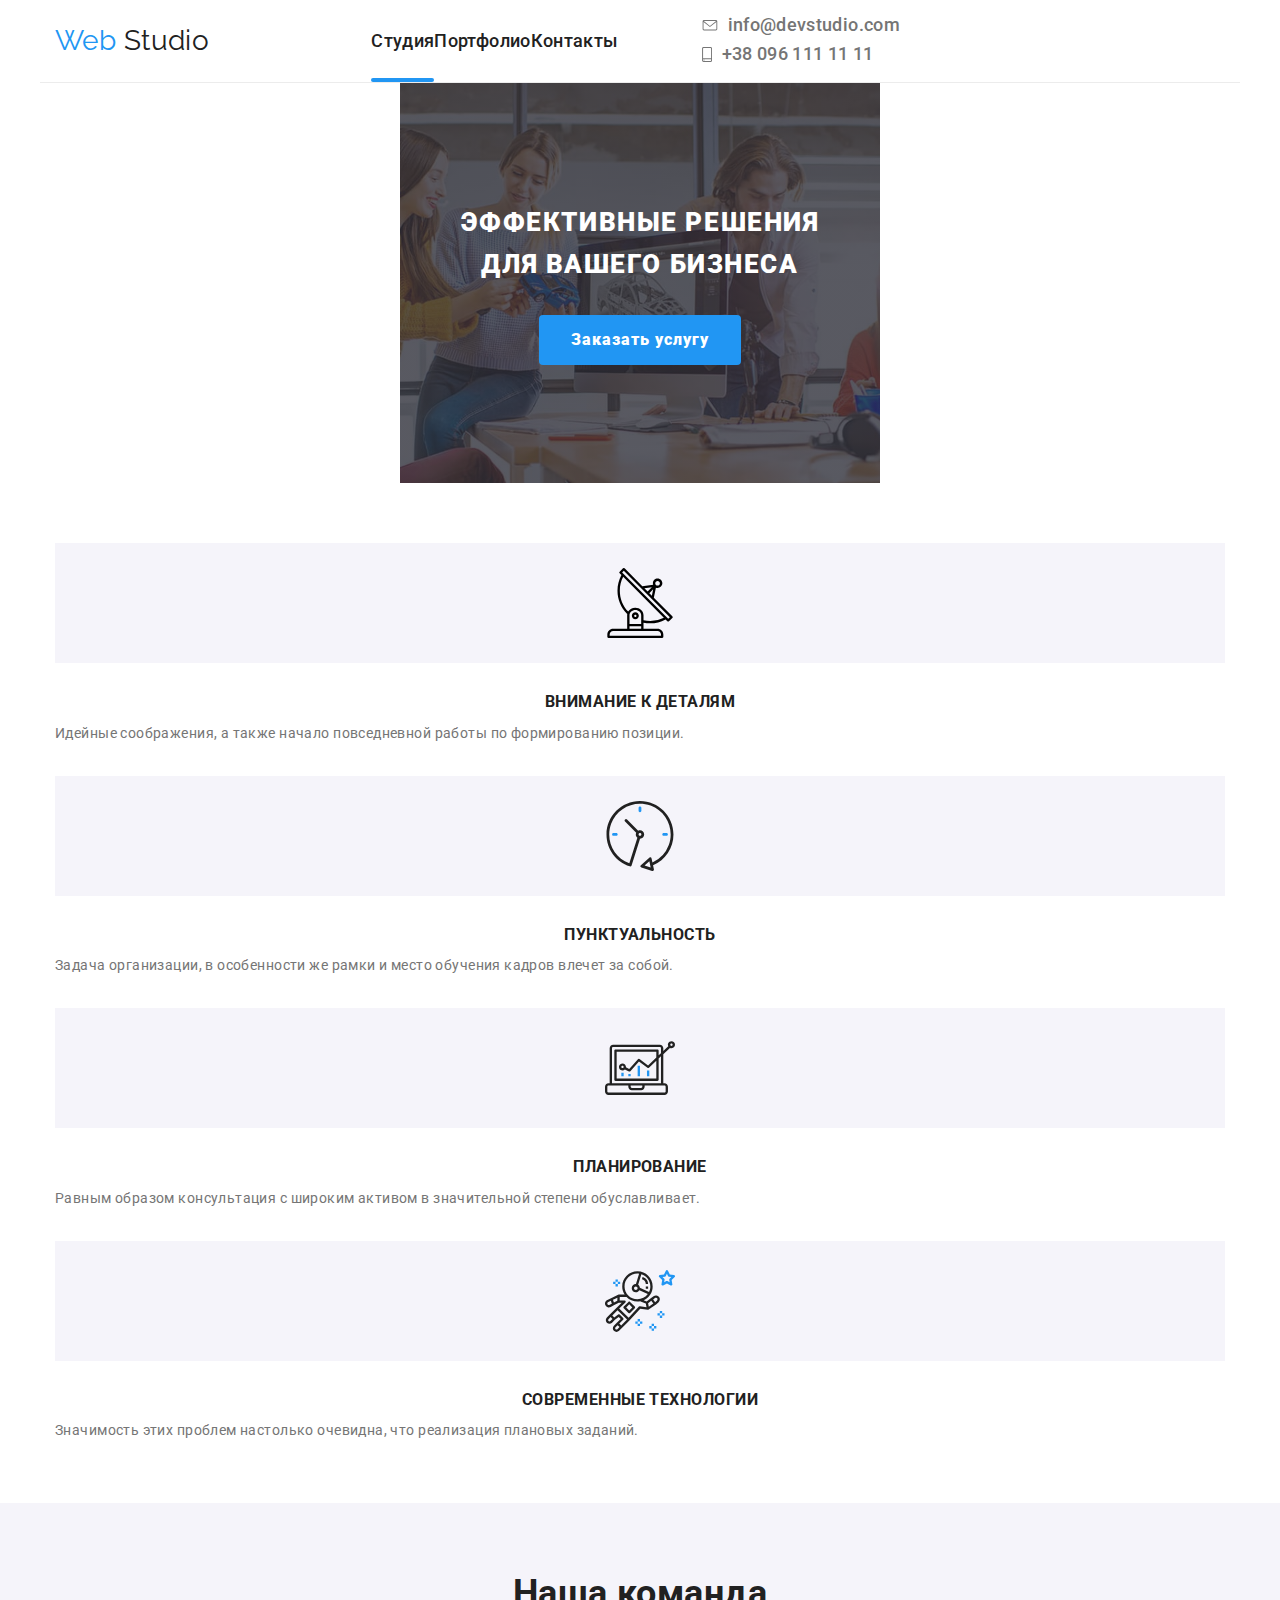
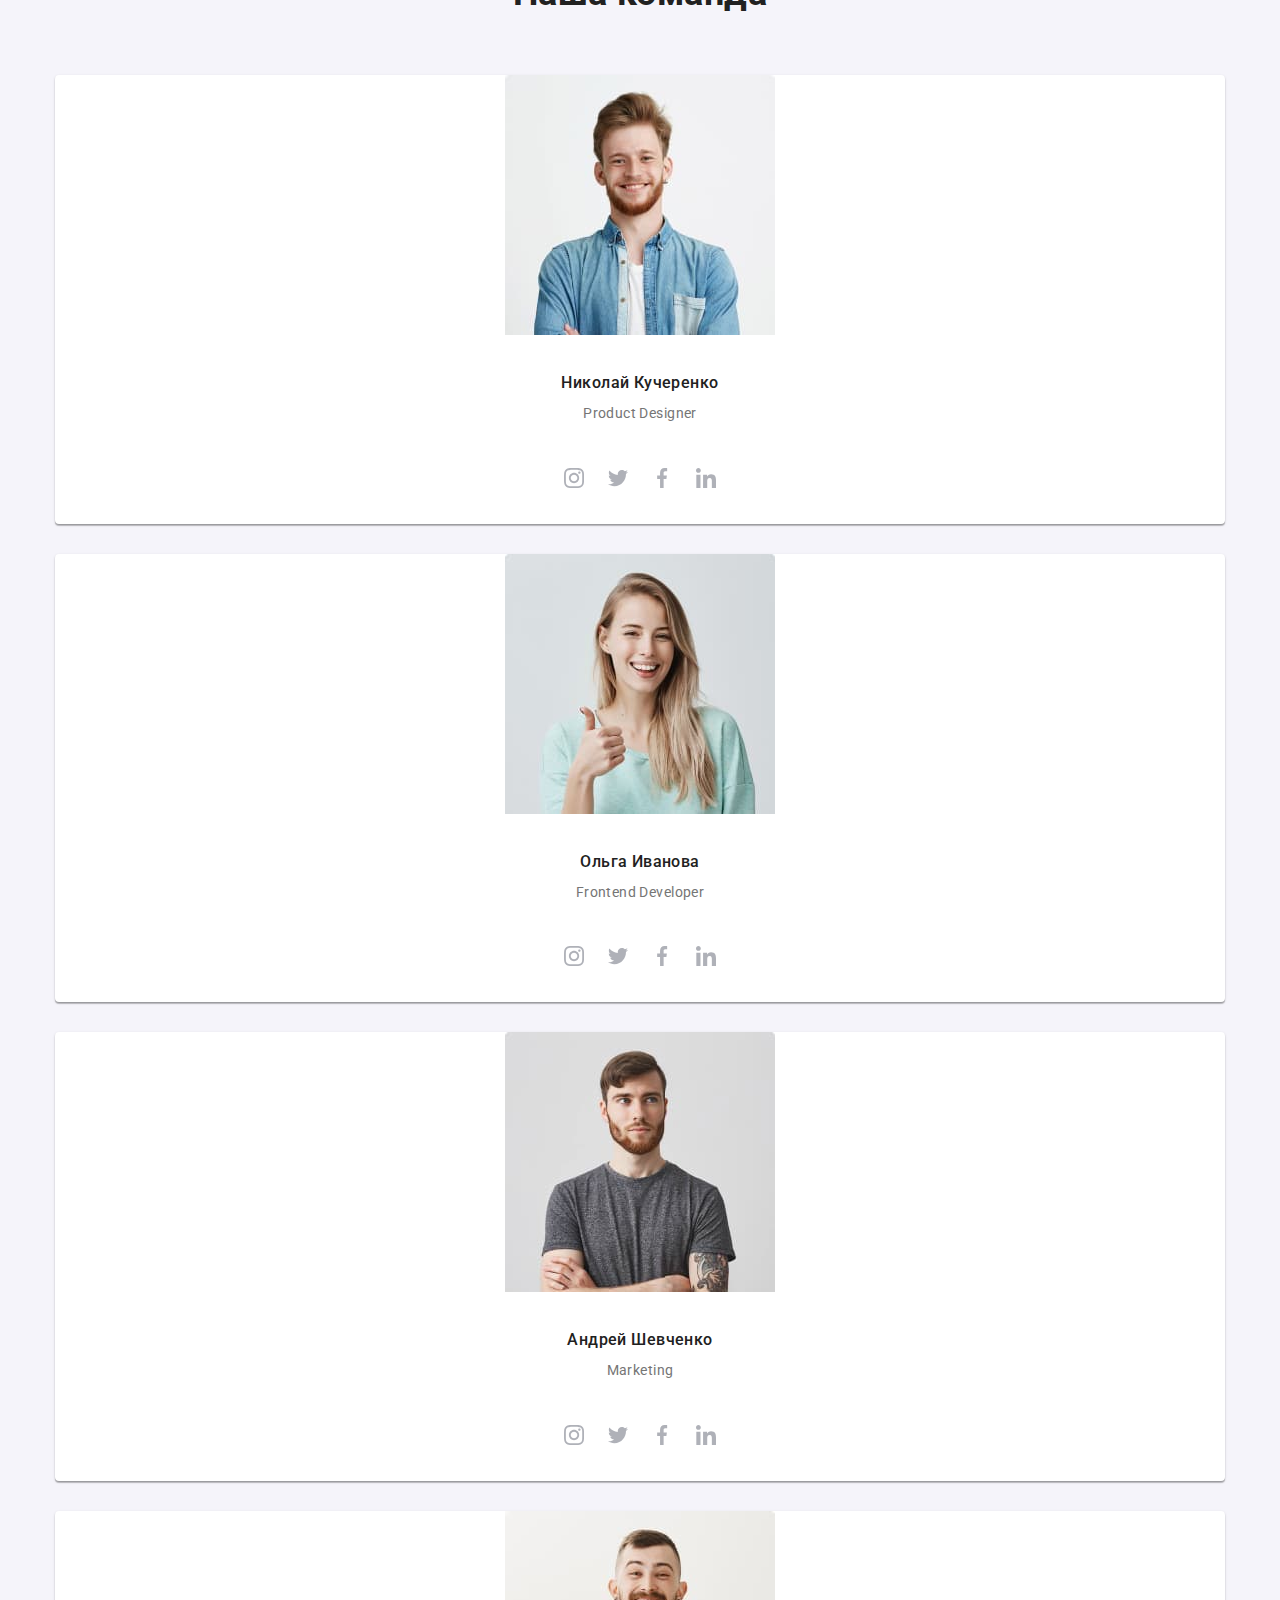
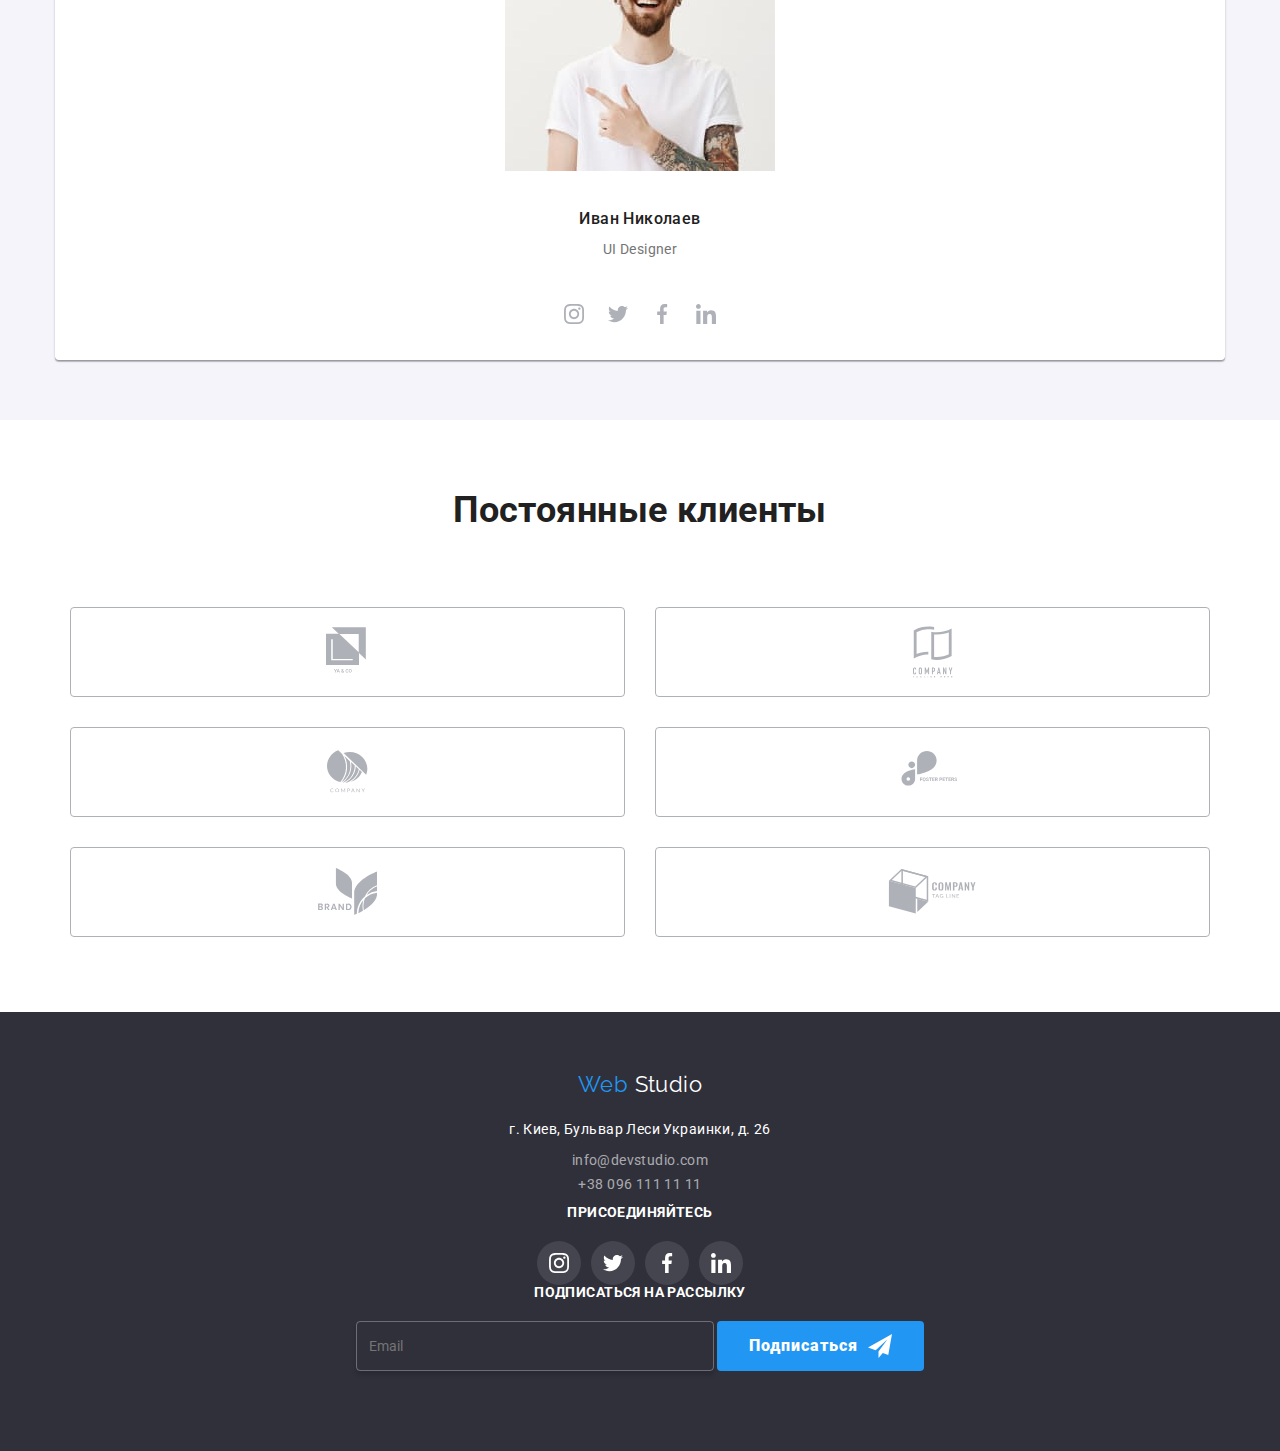
==== commit d7e6409e: "create styles for navigation" ====
--- a/index.html
+++ b/index.html
@@ -19,33 +19,50 @@
     <header>
       <nav class="container site-nav">
         <a href="./index.html" class="logo list"><span>Web </span>Studio </a>
-        <ul class="main-nav list">
-          <li class="item">
-            <a href="./index.html" class="current link">Студия</a>
-          </li>
-          <li class="item">
-            <a href="./portfolio.html" class="link">Портфолио</a>
-          </li>
-          <li class="item"><a href="" class="link">Контакты</a></li>
-        </ul>
-        <ul class="contact-nav list">
-          <li class="item">
-            <a href="mailto:info@devstudio.com" class="link">
-              <svg class="icon-contact" width="16px" height="11px">
-                <use href="./images/sprite.svg#mail"></use>
-              </svg>
-              info@devstudio.com</a
-            >
-          </li>
-          <li class="item">
-            <a href="tel:+380961111111" class="link">
-              <svg class="icon-contact" width="10px" height="15px">
-                <use href="./images/sprite.svg#smartphone"></use>
-              </svg>
-              +38 096 111 11 11</a
-            >
-          </li>
-        </ul>
+        <button
+          type="button"
+          class="button-menu"
+          aria-expanded="false"
+          data-menu-button
+        >
+          <svg
+            width="40px"
+            height="40px"
+            aria-label="Переключатель мобильного меню"
+          >
+            <use class="icon-cross" href="./images/sprite.svg#cross"></use>
+            <use class="icon-menu" href="./images/sprite.svg#menu"></use>
+          </svg>
+        </button>
+        <div class="menu" id="menu" data-menu>
+          <ul class="main-nav list">
+            <li class="item">
+              <a href="./index.html" class="current link">Студия</a>
+            </li>
+            <li class="item">
+              <a href="./portfolio.html" class="link">Портфолио</a>
+            </li>
+            <li class="item"><a href="" class="link">Контакты</a></li>
+          </ul>
+          <ul class="contact-nav list">
+            <li class="item">
+              <a href="mailto:info@devstudio.com" class="link">
+                <svg class="icon-contact" width="16px" height="11px">
+                  <use href="./images/sprite.svg#mail"></use>
+                </svg>
+                info@devstudio.com</a
+              >
+            </li>
+            <li class="item">
+              <a href="tel:+380961111111" class="link">
+                <svg class="icon-contact" width="10px" height="15px">
+                  <use href="./images/sprite.svg#smartphone"></use>
+                </svg>
+                +38 096 111 11 11</a
+              >
+            </li>
+          </ul>
+        </div>
       </nav>
     </header>
     <main>
@@ -487,5 +504,6 @@
       })();
     </script>
     <script src="./js/modal.js"></script>
+    <script src="./js/menu.js"></script>
   </body>
 </html>
--- a/css/main.min.css
+++ b/css/main.min.css
@@ -1,2 +1,2 @@
-body{background-color:#fff;color:#757575;font-family:Roboto,sans-serif;letter-spacing:0.03em;font-size:14px;line-height:1.71}.container{padding-left:15px;padding-right:15px;margin-left:auto;margin-right:auto}@media screen and (min-width: 480px){.container{width:480px}}@media screen and (min-width: 768px){.container{width:768px}}@media screen and (min-width: 1200px){.container{width:1200px}}.list{list-style:none;margin:0;padding:0;text-decoration:none}p{margin:0;padding:0}a{text-decoration:none}img{max-width:100%;height:auto}.section{padding-top:60px;padding-bottom:60px}.section-title{margin-top:0;margin-bottom:50px;font-weight:700;font-size:36px;text-align:center;color:#212121}.section-team{padding-top:60px;padding-bottom:60px;background-color:#f5f4fa}.section-work{display:none;padding-top:94;padding-bottom:94px}.section-examples{padding-top:40px;padding-top:40px}.site-nav .current{color:#2196f3}.main-nav .link{display:block;padding-top:32px;padding-bottom:32px;font-weight:500;line-height:1.14;letter-spacing:0.02em;color:#212121;cursor:pointer;-webkit-transition:color 250ms cubic-bezier(0.4, 0, 0.2, 1);transition:color 250ms cubic-bezier(0.4, 0, 0.2, 1)}.main-nav .link:hover,.main-nav .link:focus{color:#2196f3}.item{position:relative}.current::after{content:"";position:absolute;bottom:0;display:block;width:100%;height:4px;background-color:#2196f3;border-radius:2px}.contact-nav .link{display:-webkit-box;display:-ms-flexbox;display:flex;-webkit-box-pack:center;-ms-flex-pack:center;justify-content:center;-webkit-box-align:center;-ms-flex-align:center;align-items:center;font-weight:500;line-height:1.14;letter-spacing:0.02em;color:#757575;cursor:pointer;-webkit-transition:color 250ms cubic-bezier(0.4, 0, 0.2, 1);transition:color 250ms cubic-bezier(0.4, 0, 0.2, 1)}.contact-nav .item+.item{margin-left:50px}.icon-contact{margin-right:10px;fill:#757575}.contact-nav .link:hover,.contact-nav .link:focus{color:#2196f3}.contact-nav .link:hover .icon-contact,.contact-nav .link:focus .icon-contact{fill:#2196f3}.border-nav{border-bottom:1px solid #ececec}.logo{color:#212121;font-family:Raleway,sans-serif;font-size:28px;line-height:1.14;text-decoration:none;-webkit-transition:color 250ms cubic-bezier(0.4, 0, 0.2, 1);transition:color 250ms cubic-bezier(0.4, 0, 0.2, 1)}.logo span{color:#2196f3}.logo:hover,.logo:focus{color:#2196f3}.logo-footer{display:inline-block;margin-bottom:10px;color:#fff;font-family:Raleway,sans-serif;font-size:22px;line-height:1.18;text-decoration:none;-webkit-transition:color 250ms cubic-bezier(0.4, 0, 0.2, 1);transition:color 250ms cubic-bezier(0.4, 0, 0.2, 1)}.logo-footer span{color:#2196f3}.logo-footer:hover,.logo-footer:focus{color:#2196f3}.hero{margin-left:auto;margin-right:auto;max-width:480px;height:400px;text-align:center;background-image:-webkit-gradient(linear, left top, right top, from(rgba(47,48,58,0.8)), to(rgba(47,48,58,0.8))),url("../images/Header.jpg");background-image:linear-gradient(to right, rgba(47,48,58,0.8), rgba(47,48,58,0.8)),url("../images/Header.jpg");background-repeat:no-repeat;background-position:center;background-size:cover;background-color:#a9a9a9}.hero-title{margin:0;padding-top:200;padding-bottom:46px;font-weight:900;font-size:44px;line-height:1.36;letter-spacing:0.06em;text-transform:uppercase;color:#fff}.backdrop{position:fixed;top:0;left:0;visibility:visible;opacity:1;width:100%;height:100%;background-color:rgba(0,0,0,0.2);-webkit-transition:opacity 250ms cubic-bezier(0.4, 0, 0.2, 1),visibility 250ms cubic-bezier(0.4, 0, 0.2, 1);transition:opacity 250ms cubic-bezier(0.4, 0, 0.2, 1),visibility 250ms cubic-bezier(0.4, 0, 0.2, 1)}.backdrop.is-hidden{opacity:0;pointer-events:none;visibility:hidden}.modal{position:absolute;top:50%;left:50%;-webkit-transform:translate(-50%, -50%);transform:translate(-50%, -50%);padding:40px;width:528px;height:581px;background-color:#fff;-webkit-box-shadow:0px 2px 1px rgba(0,0,0,0.2),0px 1px 1px rgba(0,0,0,0.14),0px 1px 3px rgba(0,0,0,0.12);box-shadow:0px 2px 1px rgba(0,0,0,0.2),0px 1px 1px rgba(0,0,0,0.14),0px 1px 3px rgba(0,0,0,0.12);border-radius:4px}.modal-title{margin-top:0;margin-bottom:30px;font-weight:700;font-size:20px;line-height:1.15;text-align:center;color:#212121}.form .button{display:block;padding:10px 55px;margin-top:30px;margin-left:auto;margin-right:auto;-webkit-box-shadow:0px 4px 4px rgba(0,0,0,0.15);box-shadow:0px 4px 4px rgba(0,0,0,0.15)}.form-field{display:block;position:relative;margin-bottom:28px}.form-input{margin:0;padding:12px 16px 12px 42px;width:100%;border:1px solid rgba(33,33,33,0.2);border-radius:4px;outline:none}.form-label{position:absolute;top:50%;left:42px;-webkit-transform:translateY(-50%);transform:translateY(-50%);line-height:1.14;letter-spacing:0.01em;-webkit-transition:-webkit-transform 250ms cubic-bezier(0.4, 0, 0.2, 1);transition:-webkit-transform 250ms cubic-bezier(0.4, 0, 0.2, 1);transition:transform 250ms cubic-bezier(0.4, 0, 0.2, 1);transition:transform 250ms cubic-bezier(0.4, 0, 0.2, 1), -webkit-transform 250ms cubic-bezier(0.4, 0, 0.2, 1)}.form-icon{position:absolute;top:50%;left:16px;-webkit-transform:translateY(-50%);transform:translateY(-50%);fill:#212121}.icon-close{position:absolute;top:5px;right:5px;display:-webkit-box;display:-ms-flexbox;display:flex;-webkit-box-align:center;-ms-flex-align:center;align-items:center;-webkit-box-pack:center;-ms-flex-pack:center;justify-content:center;width:30px;height:30px;border:1px solid rgba(0,0,0,0.1);border-radius:50%;background-color:#fff;fill:#000;cursor:pointer;-webkit-transition:fill 250ms cubic-bezier(0.4, 0, 0.2, 1);transition:fill 250ms cubic-bezier(0.4, 0, 0.2, 1)}.icon-close:hover,.icon-close:focus{fill:#2196f3}.form-input:focus{border-color:#2196f3}.form-field:focus-within .form-icon{fill:#2196f3}.form-field:focus-within>.form-label,.form-input:not(:placeholder-shown)+.form-label{color:#2196f3;-webkit-transform:translate(-31px, -42px);transform:translate(-31px, -42px)}.form-comment{display:block;position:relative;margin-bottom:20px}.form-comment p{position:absolute;top:12px;left:15px}.comment{padding:12px 16px;width:100%;height:120px;border:1px solid rgba(33,33,33,0.2);border-radius:4px;outline:none}.comment:focus{border-color:#2196f3}.comment:focus+.form-label,.comment:not(:placeholder-shown)+.form-label{color:#2196f3;-webkit-transform:translateY(-34px);transform:translateY(-34px)}.form-field-policy{display:-webkit-box;display:-ms-flexbox;display:flex;-webkit-box-align:center;-ms-flex-align:center;align-items:center}.form-field-policy .icon{display:inline-block;width:15px;height:15px;margin-right:5px;border:2px solid #2a2a2a;border-radius:4px;cursor:pointer;-webkit-transition:all 250ms cubic-bezier(0.4, 0, 0.2, 1);transition:all 250ms cubic-bezier(0.4, 0, 0.2, 1)}.checkbox{position:absolute;width:1px;height:1px;margin:-1px;border:0;padding:0;clip:rect(0 0 0 0);overflow:hidden}.policy-link{text-decoration:underline;color:#2196f3}.checkbox:checked+.icon{border-color:transparent;background-color:#2196f3;background-image:url(../images/check-box-icon.svg);background-size:contain;background-origin:border-box}.label{margin-bottom:20px;display:block;font-weight:700;line-height:1.14;text-transform:uppercase;color:#fff}.footer-mail{padding:18px 12px;margin-right:12px;width:358px;height:50px;-webkit-box-shadow:0px 4px 4px rgba(0,0,0,0.15);box-shadow:0px 4px 4px rgba(0,0,0,0.15);border-radius:4px;border:1px solid rgba(255,255,255,0.3);background-color:unset;color:#fff}.feature .item:not(:last-child){margin-bottom:30px}.feature .title{margin:0;padding-bottom:10px;font-weight:700;line-height:1.14;letter-spacing:0.03em;text-transform:uppercase;text-align:center;color:#212121}.feature-item{display:-webkit-box;display:-ms-flexbox;display:flex;-webkit-box-pack:center;-ms-flex-pack:center;justify-content:center;-webkit-box-align:center;-ms-flex-align:center;align-items:center;margin-bottom:30px;height:120px;background-color:#f5f4fa}.button{display:inline-block;min-width:200px;border-radius:4px;border-width:0;padding:10px 32px;text-align:center;font-weight:900;font-size:16px;line-height:1.87;letter-spacing:0.06em;color:#fff;background-color:#2196f3;cursor:pointer;-webkit-transition:color 250ms cubic-bezier(0.4, 0, 0.2, 1),background-color 250ms cubic-bezier(0.4, 0, 0.2, 1);transition:color 250ms cubic-bezier(0.4, 0, 0.2, 1),background-color 250ms cubic-bezier(0.4, 0, 0.2, 1)}.button-secondary{display:inline-block;border-radius:4px;padding:6px 22px;border-width:0;font-weight:500;font-size:16px;line-height:1.63;text-align:center;color:#212121;background-color:#f5f4fa;cursor:pointer;-webkit-transition:color 250ms cubic-bezier(0.4, 0, 0.2, 1),background-color 250ms cubic-bezier(0.4, 0, 0.2, 1);transition:color 250ms cubic-bezier(0.4, 0, 0.2, 1),background-color 250ms cubic-bezier(0.4, 0, 0.2, 1)}.button-flex{display:-webkit-box;display:-ms-flexbox;display:flex;-webkit-box-pack:center;-ms-flex-pack:center;justify-content:center;padding-bottom:50px}.button-send{display:-webkit-inline-box;display:-ms-inline-flexbox;display:inline-flex;-webkit-box-pack:center;-ms-flex-pack:center;justify-content:center;-webkit-box-align:center;-ms-flex-align:center;align-items:center;padding:10px 32px;min-width:200px;border-radius:4px;border-width:0;text-align:center;font-weight:900;font-size:16px;line-height:1.87;letter-spacing:0.06em;color:#fff;background-color:#2196f3;cursor:pointer;-webkit-transition:color 250ms cubic-bezier(0.4, 0, 0.2, 1),background-color 250ms cubic-bezier(0.4, 0, 0.2, 1);transition:color 250ms cubic-bezier(0.4, 0, 0.2, 1),background-color 250ms cubic-bezier(0.4, 0, 0.2, 1)}.button:hover,.button:focus{background-color:#fff;color:#2196f3}.button-secondary:hover,.button-secondary:focus{background-color:#2196f3;color:#fff}.button-flex .item+.item{margin-left:8px}.button-send:hover,.button-send:focus{background-color:#fff;color:#2196f3}.button-send:hover .send-icon{fill:#2196f3}.work{display:-webkit-box;display:-ms-flexbox;display:flex}.work .item{position:relative;max-width:370px;border-radius:4px}.work .item+.item{margin-left:30px}.work a{color:#fff;font-weight:700;line-height:1.14;text-align:center;text-transform:uppercase}.work .link{display:-webkit-box;display:-ms-flexbox;display:flex;-webkit-box-align:center;-ms-flex-align:center;align-items:center;-webkit-box-pack:center;-ms-flex-pack:center;justify-content:center;position:absolute;bottom:0;width:100%;height:70px;background-color:rgba(47,48,58,0.8);cursor:pointer}.team .item{text-align:center;-webkit-box-shadow:0px 2px 1px rgba(0,0,0,0.2),0px 1px 1px rgba(0,0,0,0.14),0px 1px 3px rgba(0,0,0,0.12);box-shadow:0px 2px 1px rgba(0,0,0,0.2),0px 1px 1px rgba(0,0,0,0.14),0px 1px 3px rgba(0,0,0,0.12);border-radius:4px;background-color:#fff}.team .item:not(:last-child){margin-bottom:30px}.team .title{margin:0;padding-top:30px;padding-bottom:10px;font-weight:500;font-size:16px;line-height:1.19;color:#212121}.team-text{margin-bottom:29.88px}.social{display:-webkit-box;display:-ms-flexbox;display:flex;-webkit-box-pack:center;-ms-flex-pack:center;justify-content:center;padding-bottom:24px}.icon-social{display:-webkit-box;display:-ms-flexbox;display:flex;-webkit-box-pack:center;-ms-flex-pack:center;justify-content:center;-webkit-box-align:center;-ms-flex-align:center;align-items:center;width:44px;height:44px;border-radius:50%;fill:#afb1b8;-webkit-transition:fill 250ms cubic-bezier(0.4, 0, 0.2, 1),background-color 250ms cubic-bezier(0.4, 0, 0.2, 1);transition:fill 250ms cubic-bezier(0.4, 0, 0.2, 1),background-color 250ms cubic-bezier(0.4, 0, 0.2, 1)}.icon-social:hover,.icon-social:focus{fill:#fff;background-color:#2196f3}.clients{display:-webkit-box;display:-ms-flexbox;display:flex;-ms-flex-wrap:wrap;flex-wrap:wrap;margin:-15px}.clients .item{margin:15px;width:calc((100% - 4 * 15px) / 2);cursor:pointer}.clients-icon{display:-webkit-box;display:-ms-flexbox;display:flex;-webkit-box-pack:center;-ms-flex-pack:center;justify-content:center;-webkit-box-align:center;-ms-flex-align:center;align-items:center;height:90px;min-width:170px;fill:#afb1b8;border:1px solid #afb1b8;border-radius:4px;-webkit-transition:fill 250ms cubic-bezier(0.4, 0, 0.2, 1),border-color 250ms cubic-bezier(0.4, 0, 0.2, 1);transition:fill 250ms cubic-bezier(0.4, 0, 0.2, 1),border-color 250ms cubic-bezier(0.4, 0, 0.2, 1)}.clients-icon:hover,.clients-icon:focus{fill:#2196f3;border-color:#2196f3}.footer-page{padding-top:60px;padding-bottom:60px;text-align:center;background-color:#2f303a}.footer-social-networks{display:-webkit-box;display:-ms-flexbox;display:flex;-webkit-box-pack:center;-ms-flex-pack:center;justify-content:center}.footer-icon{display:-webkit-box;display:-ms-flexbox;display:flex;-webkit-box-pack:center;-ms-flex-pack:center;justify-content:center;-webkit-box-align:center;-ms-flex-align:center;align-items:center;width:44px;height:44px;border-radius:50%;fill:#fff;background-color:rgba(255,255,255,0.1);-webkit-transition:fill 250ms cubic-bezier(0.4, 0, 0.2, 1),background-color 250ms cubic-bezier(0.4, 0, 0.2, 1);transition:fill 250ms cubic-bezier(0.4, 0, 0.2, 1),background-color 250ms cubic-bezier(0.4, 0, 0.2, 1)}.footer-social-networks .footer-social-link+.footer-social-link{margin-left:10px}.footer-icon:hover,.footer-icon:focus{fill:#fff;background-color:#2196f3}.adress{font-style:normal;font-weight:400;color:#fff;text-decoration:none}.adress .link{font-weight:400;color:rgba(255,255,255,0.6)}.adress .element+.element{margin-top:9px}.adress-map{margin-bottom:9px}.send-icon{width:24px;height:24px;margin-left:10px;fill:#fff;-webkit-transition:fill 250ms cubic-bezier(0.4, 0, 0.2, 1);transition:fill 250ms cubic-bezier(0.4, 0, 0.2, 1)}
+body{background-color:#fff;color:#757575;font-family:Roboto,sans-serif;letter-spacing:0.03em;font-size:14px;line-height:1.71}.container{padding-left:15px;padding-right:15px;margin-left:auto;margin-right:auto}@media screen and (min-width: 480px){.container{width:480px}}@media screen and (min-width: 768px){.container{width:768px}}@media screen and (min-width: 1200px){.container{width:1200px}}.list{list-style:none;margin:0;padding:0;text-decoration:none}p{margin:0;padding:0}a{text-decoration:none}img{max-width:100%;height:auto}.section{padding-top:60px;padding-bottom:60px}.section-title{margin-top:0;margin-bottom:50px;font-weight:700;font-size:36px;text-align:center;color:#212121}.section-team{padding-top:60px;padding-bottom:60px;background-color:#f5f4fa}.section-work{display:none;padding-top:94;padding-bottom:94px}.section-examples{padding-top:40px;padding-top:40px}.site-nav{display:-webkit-box;display:-ms-flexbox;display:flex;-webkit-box-align:center;-ms-flex-align:center;align-items:center;position:relative;border-bottom:1px solid #ececec}.site-nav .current{color:#2196f3}@media screen and (max-width: 767px){.site-nav{-webkit-box-pack:justify;-ms-flex-pack:justify;justify-content:space-between;padding-top:16px;padding-bottom:16px}}@media screen and (min-width: 768px){.site-nav{display:-webkit-box;display:-ms-flexbox;display:flex}}.menu{z-index:1}@media screen and (max-width: 767px){.menu{display:none;position:absolute;top:100%;left:0;width:100%;padding:60px 0;text-align:center;background-color:#fff;-webkit-box-shadow:0px 1px 3px rgba(0,0,0,0.16),0px 2px 4px rgba(0,0,0,0.08),0px 4px 8px rgba(0,0,0,0.04);box-shadow:0px 1px 3px rgba(0,0,0,0.16),0px 2px 4px rgba(0,0,0,0.08),0px 4px 8px rgba(0,0,0,0.04)}.menu.is-open{display:block}}@media screen and (min-width: 768px){.menu{display:-webkit-box;display:-ms-flexbox;display:flex;-webkit-box-align:center;-ms-flex-align:center;align-items:center;margin-left:81px}}@media screen and (min-width: 768px){.main-nav{display:-webkit-box;display:-ms-flexbox;display:flex;margin-left:81px;margin-right:84px}}.main-nav .link{display:-webkit-inline-box;display:-ms-inline-flexbox;display:inline-flex;position:relative;padding-top:32px;padding-bottom:32px;font-weight:500;font-size:18px;line-height:1;letter-spacing:0.02em;color:#212121;cursor:pointer;-webkit-transition:color 250ms cubic-bezier(0.4, 0, 0.2, 1);transition:color 250ms cubic-bezier(0.4, 0, 0.2, 1)}.main-nav .link:hover,.main-nav .link:focus{color:#2196f3}.item{position:relative}.current{color:#2196f3}.current::after{content:"";position:absolute;bottom:0;display:block;width:100%;height:4px;background-color:#2196f3;border-radius:2px}.contact-nav{padding:0;margin:0;list-style:none;margin-left:auto;font-size:18px;letter-spacing:0.02em}.contact-nav .link{display:-webkit-inline-box;display:-ms-inline-flexbox;display:inline-flex;-webkit-box-pack:center;-ms-flex-pack:center;justify-content:center;-webkit-box-align:center;-ms-flex-align:center;align-items:center;font-weight:500;line-height:1.14;letter-spacing:0.02em;color:#757575;cursor:pointer;-webkit-transition:color 250ms cubic-bezier(0.4, 0, 0.2, 1);transition:color 250ms cubic-bezier(0.4, 0, 0.2, 1)}@media screen and (max-width: 767px){.contact-nav{margin-top:60px}}.icon-contact{margin-right:10px;fill:#757575}.contact-nav .link:hover,.contact-nav .link:focus{color:#2196f3}.contact-nav .link:hover .icon-contact,.contact-nav .link:focus .icon-contact{fill:#2196f3}.border-nav{border-bottom:1px solid #ececec}.logo{color:#212121;font-family:Raleway,sans-serif;font-size:28px;line-height:1.14;text-decoration:none;-webkit-transition:color 250ms cubic-bezier(0.4, 0, 0.2, 1);transition:color 250ms cubic-bezier(0.4, 0, 0.2, 1)}.logo span{color:#2196f3}.logo:hover,.logo:focus{color:#2196f3}.logo-footer{display:inline-block;margin-bottom:20px;color:#fff;font-family:Raleway,sans-serif;font-size:22px;line-height:1.18;text-decoration:none;-webkit-transition:color 250ms cubic-bezier(0.4, 0, 0.2, 1);transition:color 250ms cubic-bezier(0.4, 0, 0.2, 1)}.logo-footer span{color:#2196f3}.logo-footer:hover,.logo-footer:focus{color:#2196f3}.hero{margin-left:auto;margin-right:auto;max-width:480px;height:400px;text-align:center;background-image:-webkit-gradient(linear, left top, right top, from(rgba(47,48,58,0.8)), to(rgba(47,48,58,0.8))),url("../images/Header.jpg");background-image:linear-gradient(to right, rgba(47,48,58,0.8), rgba(47,48,58,0.8)),url("../images/Header.jpg");background-repeat:no-repeat;background-position:center;background-size:cover;background-color:#a9a9a9}.hero-title{margin:0;padding-top:118px;padding-bottom:30px;font-weight:900;font-size:26px;line-height:1.62;letter-spacing:0.06em;text-transform:uppercase;color:#fff}.backdrop{position:fixed;top:0;left:0;visibility:visible;opacity:1;width:100%;height:100%;background-color:rgba(0,0,0,0.2);-webkit-transition:opacity 250ms cubic-bezier(0.4, 0, 0.2, 1),visibility 250ms cubic-bezier(0.4, 0, 0.2, 1);transition:opacity 250ms cubic-bezier(0.4, 0, 0.2, 1),visibility 250ms cubic-bezier(0.4, 0, 0.2, 1)}.backdrop.is-hidden{opacity:0;pointer-events:none;visibility:hidden}.modal{position:absolute;top:50%;left:50%;-webkit-transform:translate(-50%, -50%);transform:translate(-50%, -50%);padding:40px;width:528px;height:581px;background-color:#fff;-webkit-box-shadow:0px 2px 1px rgba(0,0,0,0.2),0px 1px 1px rgba(0,0,0,0.14),0px 1px 3px rgba(0,0,0,0.12);box-shadow:0px 2px 1px rgba(0,0,0,0.2),0px 1px 1px rgba(0,0,0,0.14),0px 1px 3px rgba(0,0,0,0.12);border-radius:4px}.modal-title{margin-top:0;margin-bottom:30px;font-weight:700;font-size:20px;line-height:1.15;text-align:center;color:#212121}.form .button{display:block;padding:10px 55px;margin-top:30px;margin-left:auto;margin-right:auto;-webkit-box-shadow:0px 4px 4px rgba(0,0,0,0.15);box-shadow:0px 4px 4px rgba(0,0,0,0.15)}.form-field{display:block;position:relative;margin-bottom:28px}.form-input{margin:0;padding:12px 16px 12px 42px;width:100%;border:1px solid rgba(33,33,33,0.2);border-radius:4px;outline:none}.form-label{position:absolute;top:50%;left:42px;-webkit-transform:translateY(-50%);transform:translateY(-50%);line-height:1.14;letter-spacing:0.01em;-webkit-transition:-webkit-transform 250ms cubic-bezier(0.4, 0, 0.2, 1);transition:-webkit-transform 250ms cubic-bezier(0.4, 0, 0.2, 1);transition:transform 250ms cubic-bezier(0.4, 0, 0.2, 1);transition:transform 250ms cubic-bezier(0.4, 0, 0.2, 1), -webkit-transform 250ms cubic-bezier(0.4, 0, 0.2, 1)}.form-icon{position:absolute;top:50%;left:16px;-webkit-transform:translateY(-50%);transform:translateY(-50%);fill:#212121}.icon-close{position:absolute;top:5px;right:5px;display:-webkit-box;display:-ms-flexbox;display:flex;-webkit-box-align:center;-ms-flex-align:center;align-items:center;-webkit-box-pack:center;-ms-flex-pack:center;justify-content:center;width:30px;height:30px;border:1px solid rgba(0,0,0,0.1);border-radius:50%;background-color:#fff;fill:#000;cursor:pointer;-webkit-transition:fill 250ms cubic-bezier(0.4, 0, 0.2, 1);transition:fill 250ms cubic-bezier(0.4, 0, 0.2, 1)}.icon-close:hover,.icon-close:focus{fill:#2196f3}.form-input:focus{border-color:#2196f3}.form-field:focus-within .form-icon{fill:#2196f3}.form-field:focus-within>.form-label,.form-input:not(:placeholder-shown)+.form-label{color:#2196f3;-webkit-transform:translate(-31px, -42px);transform:translate(-31px, -42px)}.form-comment{display:block;position:relative;margin-bottom:20px}.form-comment p{position:absolute;top:12px;left:15px}.comment{padding:12px 16px;width:100%;height:120px;border:1px solid rgba(33,33,33,0.2);border-radius:4px;outline:none}.comment:focus{border-color:#2196f3}.comment:focus+.form-label,.comment:not(:placeholder-shown)+.form-label{color:#2196f3;-webkit-transform:translateY(-34px);transform:translateY(-34px)}.form-field-policy{display:-webkit-box;display:-ms-flexbox;display:flex;-webkit-box-align:center;-ms-flex-align:center;align-items:center}.form-field-policy .icon{display:inline-block;width:15px;height:15px;margin-right:5px;border:2px solid #2a2a2a;border-radius:4px;cursor:pointer;-webkit-transition:all 250ms cubic-bezier(0.4, 0, 0.2, 1);transition:all 250ms cubic-bezier(0.4, 0, 0.2, 1)}.checkbox{position:absolute;width:1px;height:1px;margin:-1px;border:0;padding:0;clip:rect(0 0 0 0);overflow:hidden}.policy-link{text-decoration:underline;color:#2196f3}.checkbox:checked+.icon{border-color:transparent;background-color:#2196f3;background-image:url(../images/check-box-icon.svg);background-size:contain;background-origin:border-box}.label{margin-bottom:20px;display:block;font-weight:700;line-height:1.14;text-transform:uppercase;color:#fff}.footer-mail{padding:18px 12px;margin-bottom:20px;width:358px;height:50px;-webkit-box-shadow:0px 4px 4px rgba(0,0,0,0.15);box-shadow:0px 4px 4px rgba(0,0,0,0.15);border-radius:4px;border:1px solid rgba(255,255,255,0.3);background-color:unset;color:#fff}.feature .item:not(:last-child){margin-bottom:30px}.feature .title{margin:0;padding-bottom:10px;font-weight:700;line-height:1.14;letter-spacing:0.03em;text-transform:uppercase;text-align:center;color:#212121}.feature-item{display:-webkit-box;display:-ms-flexbox;display:flex;-webkit-box-pack:center;-ms-flex-pack:center;justify-content:center;-webkit-box-align:center;-ms-flex-align:center;align-items:center;margin-bottom:30px;height:120px;background-color:#f5f4fa}.button{display:inline-block;min-width:200px;border-radius:4px;border-width:0;padding:10px 32px;text-align:center;font-weight:900;font-size:16px;line-height:1.87;letter-spacing:0.06em;color:#fff;background-color:#2196f3;cursor:pointer;-webkit-transition:color 250ms cubic-bezier(0.4, 0, 0.2, 1),background-color 250ms cubic-bezier(0.4, 0, 0.2, 1);transition:color 250ms cubic-bezier(0.4, 0, 0.2, 1),background-color 250ms cubic-bezier(0.4, 0, 0.2, 1)}.button-secondary{display:inline-block;border-radius:4px;padding:6px 22px;border-width:0;font-weight:500;font-size:16px;line-height:1.63;text-align:center;color:#212121;background-color:#f5f4fa;cursor:pointer;-webkit-transition:color 250ms cubic-bezier(0.4, 0, 0.2, 1),background-color 250ms cubic-bezier(0.4, 0, 0.2, 1);transition:color 250ms cubic-bezier(0.4, 0, 0.2, 1),background-color 250ms cubic-bezier(0.4, 0, 0.2, 1)}.button-flex{display:-webkit-box;display:-ms-flexbox;display:flex;-webkit-box-pack:center;-ms-flex-pack:center;justify-content:center;padding-bottom:50px}.button-send{display:-webkit-inline-box;display:-ms-inline-flexbox;display:inline-flex;-webkit-box-pack:center;-ms-flex-pack:center;justify-content:center;-webkit-box-align:center;-ms-flex-align:center;align-items:center;padding:10px 32px;min-width:200px;border-radius:4px;border-width:0;text-align:center;font-weight:900;font-size:16px;line-height:1.87;letter-spacing:0.06em;color:#fff;background-color:#2196f3;cursor:pointer;-webkit-transition:color 250ms cubic-bezier(0.4, 0, 0.2, 1),background-color 250ms cubic-bezier(0.4, 0, 0.2, 1);transition:color 250ms cubic-bezier(0.4, 0, 0.2, 1),background-color 250ms cubic-bezier(0.4, 0, 0.2, 1)}.button:hover,.button:focus{background-color:#fff;color:#2196f3}.button-menu{display:-webkit-inline-box;display:-ms-inline-flexbox;display:inline-flex;padding:0;margin:0;border:none;fill:#212121;background-color:transparent;cursor:pointer}@media screen and (min-width: 768px){.button-menu{display:none}}.button-menu:hover,.button-menu:focus{fill:#2196f3}.button-menu .icon-cross{display:none}.button-menu.is-open .icon-cross{display:block}.button-menu.is-open .icon-menu{display:none}.button-secondary:hover,.button-secondary:focus{background-color:#2196f3;color:#fff}.button-flex .item+.item{margin-left:8px}.button-send:hover,.button-send:focus{background-color:#fff;color:#2196f3}.button-send:hover .send-icon{fill:#2196f3}.work{display:-webkit-box;display:-ms-flexbox;display:flex}.work .item{position:relative;max-width:370px;border-radius:4px}.work .item+.item{margin-left:30px}.work a{color:#fff;font-weight:700;line-height:1.14;text-align:center;text-transform:uppercase}.work .link{display:-webkit-box;display:-ms-flexbox;display:flex;-webkit-box-align:center;-ms-flex-align:center;align-items:center;-webkit-box-pack:center;-ms-flex-pack:center;justify-content:center;position:absolute;bottom:0;width:100%;height:70px;background-color:rgba(47,48,58,0.8);cursor:pointer}.team .item{text-align:center;-webkit-box-shadow:0px 2px 1px rgba(0,0,0,0.2),0px 1px 1px rgba(0,0,0,0.14),0px 1px 3px rgba(0,0,0,0.12);box-shadow:0px 2px 1px rgba(0,0,0,0.2),0px 1px 1px rgba(0,0,0,0.14),0px 1px 3px rgba(0,0,0,0.12);border-radius:4px;background-color:#fff}.team .item:not(:last-child){margin-bottom:30px}.team .title{margin:0;padding-top:30px;padding-bottom:10px;font-weight:500;font-size:16px;line-height:1.19;color:#212121}.team-text{margin-bottom:29.88px}.social{display:-webkit-box;display:-ms-flexbox;display:flex;-webkit-box-pack:center;-ms-flex-pack:center;justify-content:center;padding-bottom:24px}.icon-social{display:-webkit-box;display:-ms-flexbox;display:flex;-webkit-box-pack:center;-ms-flex-pack:center;justify-content:center;-webkit-box-align:center;-ms-flex-align:center;align-items:center;width:44px;height:44px;border-radius:50%;fill:#afb1b8;-webkit-transition:fill 250ms cubic-bezier(0.4, 0, 0.2, 1),background-color 250ms cubic-bezier(0.4, 0, 0.2, 1);transition:fill 250ms cubic-bezier(0.4, 0, 0.2, 1),background-color 250ms cubic-bezier(0.4, 0, 0.2, 1)}.icon-social:hover,.icon-social:focus{fill:#fff;background-color:#2196f3}.clients{display:-webkit-box;display:-ms-flexbox;display:flex;-ms-flex-wrap:wrap;flex-wrap:wrap}.clients .item{margin:15px;width:calc((100% - 4 * 15px) / 2);cursor:pointer}.clients-icon{display:-webkit-box;display:-ms-flexbox;display:flex;-webkit-box-pack:center;-ms-flex-pack:center;justify-content:center;-webkit-box-align:center;-ms-flex-align:center;align-items:center;height:90px;min-width:170px;fill:#afb1b8;border:1px solid #afb1b8;border-radius:4px;-webkit-transition:fill 250ms cubic-bezier(0.4, 0, 0.2, 1),border-color 250ms cubic-bezier(0.4, 0, 0.2, 1);transition:fill 250ms cubic-bezier(0.4, 0, 0.2, 1),border-color 250ms cubic-bezier(0.4, 0, 0.2, 1)}.clients-icon:hover,.clients-icon:focus{fill:#2196f3;border-color:#2196f3}.footer-page{padding-top:60px;padding-bottom:60px;text-align:center;background-color:#2f303a}.footer-social-networks{display:-webkit-box;display:-ms-flexbox;display:flex;-webkit-box-pack:center;-ms-flex-pack:center;justify-content:center}.footer-icon{display:-webkit-box;display:-ms-flexbox;display:flex;-webkit-box-pack:center;-ms-flex-pack:center;justify-content:center;-webkit-box-align:center;-ms-flex-align:center;align-items:center;width:44px;height:44px;border-radius:50%;fill:#fff;background-color:rgba(255,255,255,0.1);-webkit-transition:fill 250ms cubic-bezier(0.4, 0, 0.2, 1),background-color 250ms cubic-bezier(0.4, 0, 0.2, 1);transition:fill 250ms cubic-bezier(0.4, 0, 0.2, 1),background-color 250ms cubic-bezier(0.4, 0, 0.2, 1)}@media screen and (max-width: 767px){.footer-contacts{margin-bottom:60px}}@media screen and (max-width: 767px){.footer-social{margin-bottom:60px}}.footer-social-networks .footer-social-link+.footer-social-link{margin-left:10px}.footer-icon:hover,.footer-icon:focus{fill:#fff;background-color:#2196f3}.adress{font-style:normal;font-weight:400;color:#fff;text-decoration:none}.adress .link{font-weight:400;color:rgba(255,255,255,0.6)}.adress .element+.element{margin-bottom:8px}.adress-map{margin-bottom:8px}.send-icon{width:24px;height:24px;margin-left:10px;fill:#fff;-webkit-transition:fill 250ms cubic-bezier(0.4, 0, 0.2, 1);transition:fill 250ms cubic-bezier(0.4, 0, 0.2, 1)}
 /*# sourceMappingURL=main.min.css.map */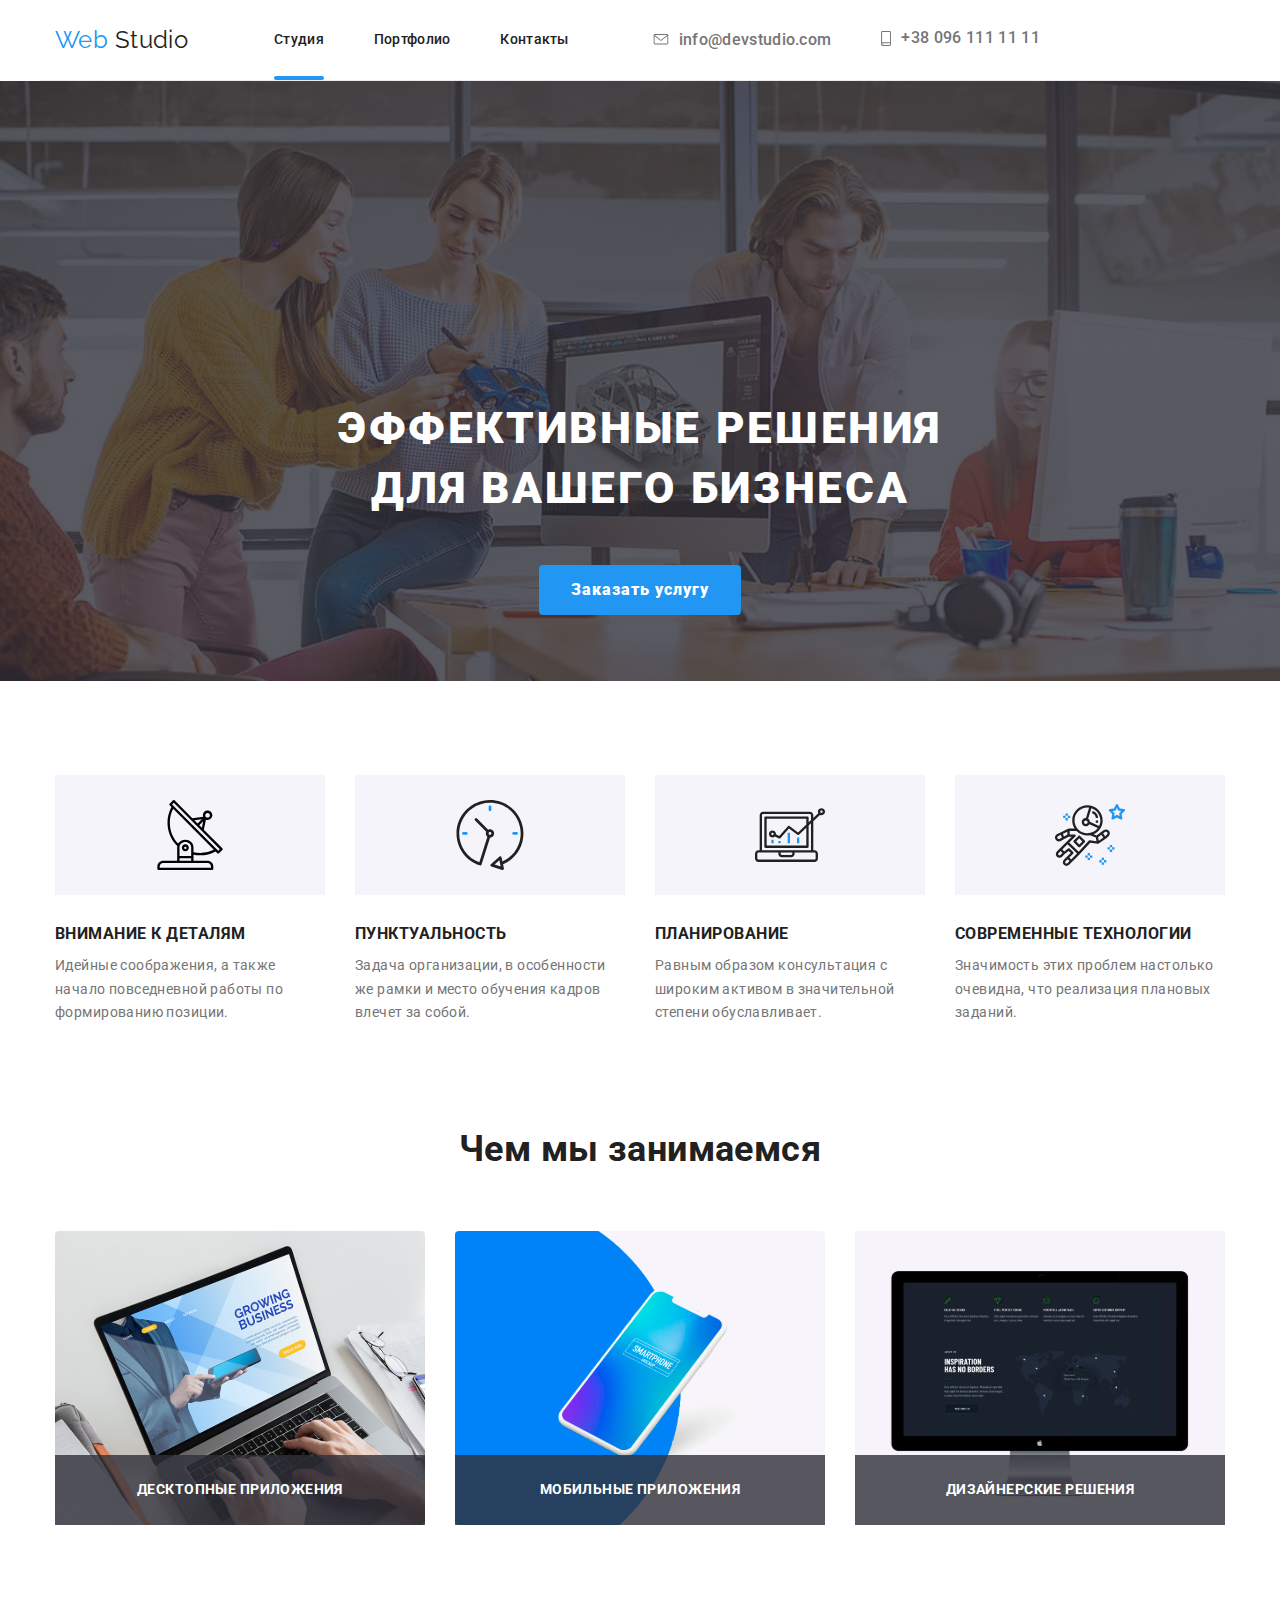
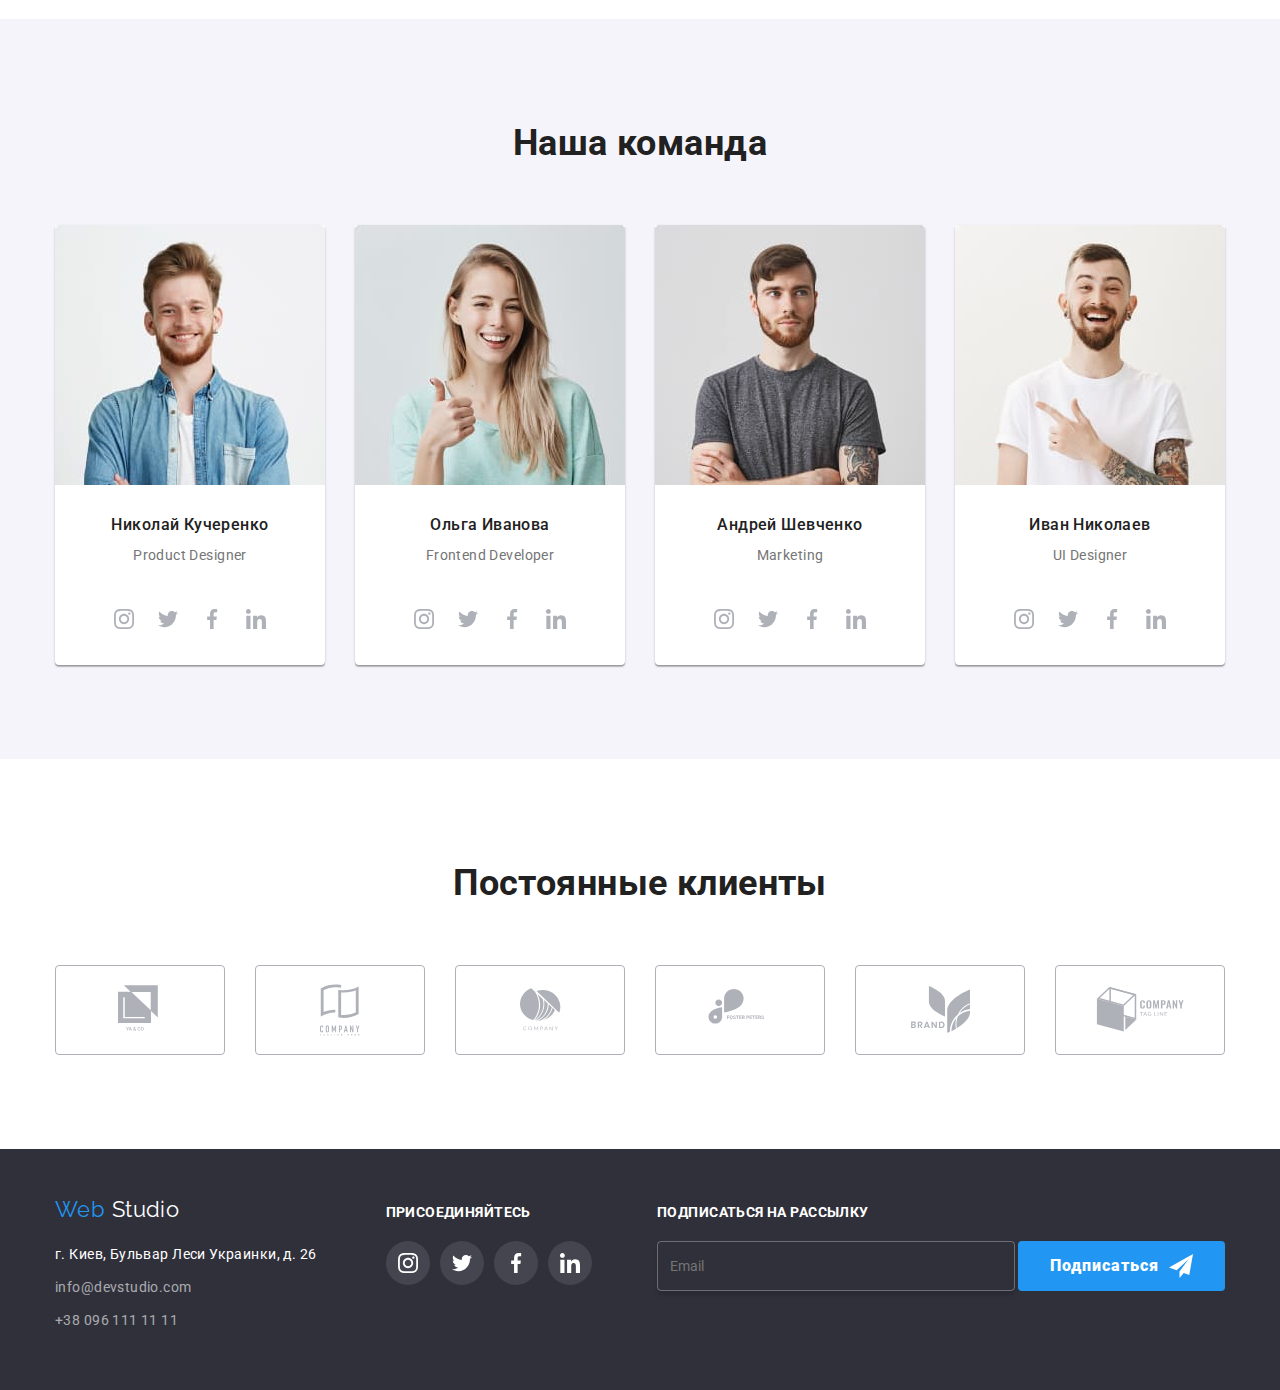
==== commit 75ddf665: "edit footer styles" ====
--- a/index.html
+++ b/index.html
@@ -417,53 +417,59 @@
     <footer class="footer-page">
       <div class="container">
         <div class="footer-content">
-          <div class="footer-contacts">
-            <a href="./index.html" class="logo-footer list"
-              ><span>Web </span>Studio
-            </a>
-            <address class="adress">
-              <p class="adress-map">
-                г. Киев, Бульвар Леси Украинки, д. 26
-              </p>
-              <ul class="list">
-                <li class="element">
-                  <a href=" " class="link"> info@devstudio.com</a>
-                </li>
-                <li class="element">
-                  <a href="" class="link"> +38 096 111 11 11</a>
+          <div class="footer-tablet">
+            <div class="footer-contacts">
+              <a href="./index.html" class="logo-footer list"
+                ><span>Web </span>Studio
+              </a>
+              <address class="adress">
+                <p class="adress-map">
+                  г. Киев, Бульвар Леси Украинки, д. 26
+                </p>
+                <ul class="list">
+                  <li class="element">
+                    <a href=" " class="link"> info@devstudio.com</a>
+                  </li>
+                  <li class="element">
+                    <a href="" class="link"> +38 096 111 11 11</a>
+                  </li>
+                </ul>
+              </address>
+            </div>
+            <div class="footer-social">
+              <p class="label">присоединяйтесь</p>
+              <ul class="footer-social-networks list">
+                <li class="footer-social-link">
+                  <a
+                    href=""
+                    aria-label="Ссылка на Instagram"
+                    class="footer-icon"
+                  >
+                    <svg width="20px" height="20px">
+                      <use href="./images/sprite.svg#instagram1"></use>
+                    </svg>
+                  </a>
+                </li>
+                <li class="footer-social-link">
+                  <a href="" aria-label="Ссылка на Twitter" class="footer-icon"
+                    ><svg width="20px" height="20px">
+                      <use href="./images/sprite.svg#twitter1"></use></svg
+                  ></a>
+                </li>
+                <li class="footer-social-link">
+                  <a href="" aria-label="Ссылка на Facebook" class="footer-icon"
+                    ><svg width="20px" height="20px">
+                      <use href="./images/sprite.svg#facebook1"></use></svg
+                  ></a>
+                </li>
+                <li class="footer-social-link">
+                  <a href="" aria-label="Ссылка на LinkedIn" class="footer-icon"
+                    ><svg width="20px" height="20px">
+                      <use href="./images/sprite.svg#linkedin1"></use></svg
+                  ></a>
                 </li>
               </ul>
-            </address>
-          </div>
-          <div class="footer-social">
-            <p class="label">присоединяйтесь</p>
-            <ul class="footer-social-networks list">
-              <li class="footer-social-link">
-                <a href="" aria-label="Ссылка на Instagram" class="footer-icon">
-                  <svg width="20px" height="20px">
-                    <use href="./images/sprite.svg#instagram1"></use>
-                  </svg>
-                </a>
-              </li>
-              <li class="footer-social-link">
-                <a href="" aria-label="Ссылка на Twitter" class="footer-icon"
-                  ><svg width="20px" height="20px">
-                    <use href="./images/sprite.svg#twitter1"></use></svg
-                ></a>
-              </li>
-              <li class="footer-social-link">
-                <a href="" aria-label="Ссылка на Facebook" class="footer-icon"
-                  ><svg width="20px" height="20px">
-                    <use href="./images/sprite.svg#facebook1"></use></svg
-                ></a>
-              </li>
-              <li class="footer-social-link">
-                <a href="" aria-label="Ссылка на LinkedIn" class="footer-icon"
-                  ><svg width="20px" height="20px">
-                    <use href="./images/sprite.svg#linkedin1"></use></svg
-                ></a>
-              </li>
-            </ul>
+            </div>
           </div>
 
           <form class="js-speaker-form" autocomplete="off">
--- a/css/main.min.css
+++ b/css/main.min.css
@@ -1,2 +1,2 @@
-body{background-color:#fff;color:#757575;font-family:Roboto,sans-serif;letter-spacing:0.03em;font-size:14px;line-height:1.71}.container{padding-left:15px;padding-right:15px;margin-left:auto;margin-right:auto}@media screen and (min-width: 480px){.container{width:480px}}@media screen and (min-width: 768px){.container{width:768px}}@media screen and (min-width: 1200px){.container{width:1200px}}.list{list-style:none;margin:0;padding:0;text-decoration:none}p{margin:0;padding:0}a{text-decoration:none}img{max-width:100%;height:auto}.section{padding-top:60px;padding-bottom:60px}.section-title{margin-top:0;margin-bottom:50px;font-weight:700;font-size:36px;text-align:center;color:#212121}.section-team{padding-top:60px;padding-bottom:60px;background-color:#f5f4fa}.section-work{display:none;padding-top:94;padding-bottom:94px}.section-examples{padding-top:40px;padding-top:40px}.site-nav{display:-webkit-box;display:-ms-flexbox;display:flex;-webkit-box-align:center;-ms-flex-align:center;align-items:center;position:relative;border-bottom:1px solid #ececec}.site-nav .current{color:#2196f3}@media screen and (max-width: 767px){.site-nav{-webkit-box-pack:justify;-ms-flex-pack:justify;justify-content:space-between;padding-top:16px;padding-bottom:16px}}@media screen and (min-width: 768px){.site-nav{display:-webkit-box;display:-ms-flexbox;display:flex}}.menu{z-index:1}@media screen and (max-width: 767px){.menu{display:none;position:absolute;top:100%;left:0;width:100%;padding:60px 0;text-align:center;background-color:#fff;-webkit-box-shadow:0px 1px 3px rgba(0,0,0,0.16),0px 2px 4px rgba(0,0,0,0.08),0px 4px 8px rgba(0,0,0,0.04);box-shadow:0px 1px 3px rgba(0,0,0,0.16),0px 2px 4px rgba(0,0,0,0.08),0px 4px 8px rgba(0,0,0,0.04)}.menu.is-open{display:block}}@media screen and (min-width: 768px){.menu{display:-webkit-box;display:-ms-flexbox;display:flex;-webkit-box-align:center;-ms-flex-align:center;align-items:center;margin-left:81px}}@media screen and (min-width: 768px){.main-nav{display:-webkit-box;display:-ms-flexbox;display:flex;margin-left:81px;margin-right:84px}}.main-nav .link{display:-webkit-inline-box;display:-ms-inline-flexbox;display:inline-flex;position:relative;padding-top:32px;padding-bottom:32px;font-weight:500;font-size:18px;line-height:1;letter-spacing:0.02em;color:#212121;cursor:pointer;-webkit-transition:color 250ms cubic-bezier(0.4, 0, 0.2, 1);transition:color 250ms cubic-bezier(0.4, 0, 0.2, 1)}.main-nav .link:hover,.main-nav .link:focus{color:#2196f3}.item{position:relative}.current{color:#2196f3}.current::after{content:"";position:absolute;bottom:0;display:block;width:100%;height:4px;background-color:#2196f3;border-radius:2px}.contact-nav{padding:0;margin:0;list-style:none;margin-left:auto;font-size:18px;letter-spacing:0.02em}.contact-nav .link{display:-webkit-inline-box;display:-ms-inline-flexbox;display:inline-flex;-webkit-box-pack:center;-ms-flex-pack:center;justify-content:center;-webkit-box-align:center;-ms-flex-align:center;align-items:center;font-weight:500;line-height:1.14;letter-spacing:0.02em;color:#757575;cursor:pointer;-webkit-transition:color 250ms cubic-bezier(0.4, 0, 0.2, 1);transition:color 250ms cubic-bezier(0.4, 0, 0.2, 1)}@media screen and (max-width: 767px){.contact-nav{margin-top:60px}}.icon-contact{margin-right:10px;fill:#757575}.contact-nav .link:hover,.contact-nav .link:focus{color:#2196f3}.contact-nav .link:hover .icon-contact,.contact-nav .link:focus .icon-contact{fill:#2196f3}.border-nav{border-bottom:1px solid #ececec}.logo{color:#212121;font-family:Raleway,sans-serif;font-size:28px;line-height:1.14;text-decoration:none;-webkit-transition:color 250ms cubic-bezier(0.4, 0, 0.2, 1);transition:color 250ms cubic-bezier(0.4, 0, 0.2, 1)}.logo span{color:#2196f3}.logo:hover,.logo:focus{color:#2196f3}.logo-footer{display:inline-block;margin-bottom:20px;color:#fff;font-family:Raleway,sans-serif;font-size:22px;line-height:1.18;text-decoration:none;-webkit-transition:color 250ms cubic-bezier(0.4, 0, 0.2, 1);transition:color 250ms cubic-bezier(0.4, 0, 0.2, 1)}.logo-footer span{color:#2196f3}.logo-footer:hover,.logo-footer:focus{color:#2196f3}.hero{margin-left:auto;margin-right:auto;max-width:480px;height:400px;text-align:center;background-image:-webkit-gradient(linear, left top, right top, from(rgba(47,48,58,0.8)), to(rgba(47,48,58,0.8))),url("../images/Header.jpg");background-image:linear-gradient(to right, rgba(47,48,58,0.8), rgba(47,48,58,0.8)),url("../images/Header.jpg");background-repeat:no-repeat;background-position:center;background-size:cover;background-color:#a9a9a9}.hero-title{margin:0;padding-top:118px;padding-bottom:30px;font-weight:900;font-size:26px;line-height:1.62;letter-spacing:0.06em;text-transform:uppercase;color:#fff}.backdrop{position:fixed;top:0;left:0;visibility:visible;opacity:1;width:100%;height:100%;background-color:rgba(0,0,0,0.2);-webkit-transition:opacity 250ms cubic-bezier(0.4, 0, 0.2, 1),visibility 250ms cubic-bezier(0.4, 0, 0.2, 1);transition:opacity 250ms cubic-bezier(0.4, 0, 0.2, 1),visibility 250ms cubic-bezier(0.4, 0, 0.2, 1)}.backdrop.is-hidden{opacity:0;pointer-events:none;visibility:hidden}.modal{position:absolute;top:50%;left:50%;-webkit-transform:translate(-50%, -50%);transform:translate(-50%, -50%);padding:40px;width:528px;height:581px;background-color:#fff;-webkit-box-shadow:0px 2px 1px rgba(0,0,0,0.2),0px 1px 1px rgba(0,0,0,0.14),0px 1px 3px rgba(0,0,0,0.12);box-shadow:0px 2px 1px rgba(0,0,0,0.2),0px 1px 1px rgba(0,0,0,0.14),0px 1px 3px rgba(0,0,0,0.12);border-radius:4px}.modal-title{margin-top:0;margin-bottom:30px;font-weight:700;font-size:20px;line-height:1.15;text-align:center;color:#212121}.form .button{display:block;padding:10px 55px;margin-top:30px;margin-left:auto;margin-right:auto;-webkit-box-shadow:0px 4px 4px rgba(0,0,0,0.15);box-shadow:0px 4px 4px rgba(0,0,0,0.15)}.form-field{display:block;position:relative;margin-bottom:28px}.form-input{margin:0;padding:12px 16px 12px 42px;width:100%;border:1px solid rgba(33,33,33,0.2);border-radius:4px;outline:none}.form-label{position:absolute;top:50%;left:42px;-webkit-transform:translateY(-50%);transform:translateY(-50%);line-height:1.14;letter-spacing:0.01em;-webkit-transition:-webkit-transform 250ms cubic-bezier(0.4, 0, 0.2, 1);transition:-webkit-transform 250ms cubic-bezier(0.4, 0, 0.2, 1);transition:transform 250ms cubic-bezier(0.4, 0, 0.2, 1);transition:transform 250ms cubic-bezier(0.4, 0, 0.2, 1), -webkit-transform 250ms cubic-bezier(0.4, 0, 0.2, 1)}.form-icon{position:absolute;top:50%;left:16px;-webkit-transform:translateY(-50%);transform:translateY(-50%);fill:#212121}.icon-close{position:absolute;top:5px;right:5px;display:-webkit-box;display:-ms-flexbox;display:flex;-webkit-box-align:center;-ms-flex-align:center;align-items:center;-webkit-box-pack:center;-ms-flex-pack:center;justify-content:center;width:30px;height:30px;border:1px solid rgba(0,0,0,0.1);border-radius:50%;background-color:#fff;fill:#000;cursor:pointer;-webkit-transition:fill 250ms cubic-bezier(0.4, 0, 0.2, 1);transition:fill 250ms cubic-bezier(0.4, 0, 0.2, 1)}.icon-close:hover,.icon-close:focus{fill:#2196f3}.form-input:focus{border-color:#2196f3}.form-field:focus-within .form-icon{fill:#2196f3}.form-field:focus-within>.form-label,.form-input:not(:placeholder-shown)+.form-label{color:#2196f3;-webkit-transform:translate(-31px, -42px);transform:translate(-31px, -42px)}.form-comment{display:block;position:relative;margin-bottom:20px}.form-comment p{position:absolute;top:12px;left:15px}.comment{padding:12px 16px;width:100%;height:120px;border:1px solid rgba(33,33,33,0.2);border-radius:4px;outline:none}.comment:focus{border-color:#2196f3}.comment:focus+.form-label,.comment:not(:placeholder-shown)+.form-label{color:#2196f3;-webkit-transform:translateY(-34px);transform:translateY(-34px)}.form-field-policy{display:-webkit-box;display:-ms-flexbox;display:flex;-webkit-box-align:center;-ms-flex-align:center;align-items:center}.form-field-policy .icon{display:inline-block;width:15px;height:15px;margin-right:5px;border:2px solid #2a2a2a;border-radius:4px;cursor:pointer;-webkit-transition:all 250ms cubic-bezier(0.4, 0, 0.2, 1);transition:all 250ms cubic-bezier(0.4, 0, 0.2, 1)}.checkbox{position:absolute;width:1px;height:1px;margin:-1px;border:0;padding:0;clip:rect(0 0 0 0);overflow:hidden}.policy-link{text-decoration:underline;color:#2196f3}.checkbox:checked+.icon{border-color:transparent;background-color:#2196f3;background-image:url(../images/check-box-icon.svg);background-size:contain;background-origin:border-box}.label{margin-bottom:20px;display:block;font-weight:700;line-height:1.14;text-transform:uppercase;color:#fff}.footer-mail{padding:18px 12px;margin-bottom:20px;width:358px;height:50px;-webkit-box-shadow:0px 4px 4px rgba(0,0,0,0.15);box-shadow:0px 4px 4px rgba(0,0,0,0.15);border-radius:4px;border:1px solid rgba(255,255,255,0.3);background-color:unset;color:#fff}.feature .item:not(:last-child){margin-bottom:30px}.feature .title{margin:0;padding-bottom:10px;font-weight:700;line-height:1.14;letter-spacing:0.03em;text-transform:uppercase;text-align:center;color:#212121}.feature-item{display:-webkit-box;display:-ms-flexbox;display:flex;-webkit-box-pack:center;-ms-flex-pack:center;justify-content:center;-webkit-box-align:center;-ms-flex-align:center;align-items:center;margin-bottom:30px;height:120px;background-color:#f5f4fa}.button{display:inline-block;min-width:200px;border-radius:4px;border-width:0;padding:10px 32px;text-align:center;font-weight:900;font-size:16px;line-height:1.87;letter-spacing:0.06em;color:#fff;background-color:#2196f3;cursor:pointer;-webkit-transition:color 250ms cubic-bezier(0.4, 0, 0.2, 1),background-color 250ms cubic-bezier(0.4, 0, 0.2, 1);transition:color 250ms cubic-bezier(0.4, 0, 0.2, 1),background-color 250ms cubic-bezier(0.4, 0, 0.2, 1)}.button-secondary{display:inline-block;border-radius:4px;padding:6px 22px;border-width:0;font-weight:500;font-size:16px;line-height:1.63;text-align:center;color:#212121;background-color:#f5f4fa;cursor:pointer;-webkit-transition:color 250ms cubic-bezier(0.4, 0, 0.2, 1),background-color 250ms cubic-bezier(0.4, 0, 0.2, 1);transition:color 250ms cubic-bezier(0.4, 0, 0.2, 1),background-color 250ms cubic-bezier(0.4, 0, 0.2, 1)}.button-flex{display:-webkit-box;display:-ms-flexbox;display:flex;-webkit-box-pack:center;-ms-flex-pack:center;justify-content:center;padding-bottom:50px}.button-send{display:-webkit-inline-box;display:-ms-inline-flexbox;display:inline-flex;-webkit-box-pack:center;-ms-flex-pack:center;justify-content:center;-webkit-box-align:center;-ms-flex-align:center;align-items:center;padding:10px 32px;min-width:200px;border-radius:4px;border-width:0;text-align:center;font-weight:900;font-size:16px;line-height:1.87;letter-spacing:0.06em;color:#fff;background-color:#2196f3;cursor:pointer;-webkit-transition:color 250ms cubic-bezier(0.4, 0, 0.2, 1),background-color 250ms cubic-bezier(0.4, 0, 0.2, 1);transition:color 250ms cubic-bezier(0.4, 0, 0.2, 1),background-color 250ms cubic-bezier(0.4, 0, 0.2, 1)}.button:hover,.button:focus{background-color:#fff;color:#2196f3}.button-menu{display:-webkit-inline-box;display:-ms-inline-flexbox;display:inline-flex;padding:0;margin:0;border:none;fill:#212121;background-color:transparent;cursor:pointer}@media screen and (min-width: 768px){.button-menu{display:none}}.button-menu:hover,.button-menu:focus{fill:#2196f3}.button-menu .icon-cross{display:none}.button-menu.is-open .icon-cross{display:block}.button-menu.is-open .icon-menu{display:none}.button-secondary:hover,.button-secondary:focus{background-color:#2196f3;color:#fff}.button-flex .item+.item{margin-left:8px}.button-send:hover,.button-send:focus{background-color:#fff;color:#2196f3}.button-send:hover .send-icon{fill:#2196f3}.work{display:-webkit-box;display:-ms-flexbox;display:flex}.work .item{position:relative;max-width:370px;border-radius:4px}.work .item+.item{margin-left:30px}.work a{color:#fff;font-weight:700;line-height:1.14;text-align:center;text-transform:uppercase}.work .link{display:-webkit-box;display:-ms-flexbox;display:flex;-webkit-box-align:center;-ms-flex-align:center;align-items:center;-webkit-box-pack:center;-ms-flex-pack:center;justify-content:center;position:absolute;bottom:0;width:100%;height:70px;background-color:rgba(47,48,58,0.8);cursor:pointer}.team .item{text-align:center;-webkit-box-shadow:0px 2px 1px rgba(0,0,0,0.2),0px 1px 1px rgba(0,0,0,0.14),0px 1px 3px rgba(0,0,0,0.12);box-shadow:0px 2px 1px rgba(0,0,0,0.2),0px 1px 1px rgba(0,0,0,0.14),0px 1px 3px rgba(0,0,0,0.12);border-radius:4px;background-color:#fff}.team .item:not(:last-child){margin-bottom:30px}.team .title{margin:0;padding-top:30px;padding-bottom:10px;font-weight:500;font-size:16px;line-height:1.19;color:#212121}.team-text{margin-bottom:29.88px}.social{display:-webkit-box;display:-ms-flexbox;display:flex;-webkit-box-pack:center;-ms-flex-pack:center;justify-content:center;padding-bottom:24px}.icon-social{display:-webkit-box;display:-ms-flexbox;display:flex;-webkit-box-pack:center;-ms-flex-pack:center;justify-content:center;-webkit-box-align:center;-ms-flex-align:center;align-items:center;width:44px;height:44px;border-radius:50%;fill:#afb1b8;-webkit-transition:fill 250ms cubic-bezier(0.4, 0, 0.2, 1),background-color 250ms cubic-bezier(0.4, 0, 0.2, 1);transition:fill 250ms cubic-bezier(0.4, 0, 0.2, 1),background-color 250ms cubic-bezier(0.4, 0, 0.2, 1)}.icon-social:hover,.icon-social:focus{fill:#fff;background-color:#2196f3}.clients{display:-webkit-box;display:-ms-flexbox;display:flex;-ms-flex-wrap:wrap;flex-wrap:wrap}.clients .item{margin:15px;width:calc((100% - 4 * 15px) / 2);cursor:pointer}.clients-icon{display:-webkit-box;display:-ms-flexbox;display:flex;-webkit-box-pack:center;-ms-flex-pack:center;justify-content:center;-webkit-box-align:center;-ms-flex-align:center;align-items:center;height:90px;min-width:170px;fill:#afb1b8;border:1px solid #afb1b8;border-radius:4px;-webkit-transition:fill 250ms cubic-bezier(0.4, 0, 0.2, 1),border-color 250ms cubic-bezier(0.4, 0, 0.2, 1);transition:fill 250ms cubic-bezier(0.4, 0, 0.2, 1),border-color 250ms cubic-bezier(0.4, 0, 0.2, 1)}.clients-icon:hover,.clients-icon:focus{fill:#2196f3;border-color:#2196f3}.footer-page{padding-top:60px;padding-bottom:60px;text-align:center;background-color:#2f303a}.footer-social-networks{display:-webkit-box;display:-ms-flexbox;display:flex;-webkit-box-pack:center;-ms-flex-pack:center;justify-content:center}.footer-icon{display:-webkit-box;display:-ms-flexbox;display:flex;-webkit-box-pack:center;-ms-flex-pack:center;justify-content:center;-webkit-box-align:center;-ms-flex-align:center;align-items:center;width:44px;height:44px;border-radius:50%;fill:#fff;background-color:rgba(255,255,255,0.1);-webkit-transition:fill 250ms cubic-bezier(0.4, 0, 0.2, 1),background-color 250ms cubic-bezier(0.4, 0, 0.2, 1);transition:fill 250ms cubic-bezier(0.4, 0, 0.2, 1),background-color 250ms cubic-bezier(0.4, 0, 0.2, 1)}@media screen and (max-width: 767px){.footer-contacts{margin-bottom:60px}}@media screen and (max-width: 767px){.footer-social{margin-bottom:60px}}.footer-social-networks .footer-social-link+.footer-social-link{margin-left:10px}.footer-icon:hover,.footer-icon:focus{fill:#fff;background-color:#2196f3}.adress{font-style:normal;font-weight:400;color:#fff;text-decoration:none}.adress .link{font-weight:400;color:rgba(255,255,255,0.6)}.adress .element+.element{margin-bottom:8px}.adress-map{margin-bottom:8px}.send-icon{width:24px;height:24px;margin-left:10px;fill:#fff;-webkit-transition:fill 250ms cubic-bezier(0.4, 0, 0.2, 1);transition:fill 250ms cubic-bezier(0.4, 0, 0.2, 1)}
+body{background-color:#fff;color:#757575;font-family:Roboto,sans-serif;letter-spacing:0.03em;font-size:14px;line-height:1.71}.container{padding-left:15px;padding-right:15px;margin-left:auto;margin-right:auto}@media screen and (min-width: 480px){.container{width:480px}}@media screen and (min-width: 768px){.container{width:768px}}@media screen and (min-width: 1200px){.container{width:1200px}}.list{list-style:none;margin:0;padding:0;text-decoration:none}p{margin:0;padding:0}a{text-decoration:none}img{display:block;max-width:100%;height:auto}.section{padding-top:60px;padding-bottom:60px}@media screen and (min-width: 1200px){.section{padding-top:94px;padding-bottom:94px}}.section-title{margin-top:0;margin-bottom:50px;font-weight:700;font-size:36px;text-align:center;color:#212121}.section-team{padding-top:60px;padding-bottom:60px;background-color:#f5f4fa}@media screen and (min-width: 1200px){.section-team{padding-top:94px;padding-bottom:94px}}.section-work{padding-top:94;padding-bottom:94px}@media screen and (max-width: 1200px){.section-work{display:none}}.section-examples{padding:60px 0}@media screen and (min-width: 1200px){.section-examples{padding-top:40px;padding-bottom:40px}}.site-nav{display:-webkit-box;display:-ms-flexbox;display:flex;-webkit-box-align:center;-ms-flex-align:center;align-items:center;position:relative;border-bottom:1px solid #ececec}.site-nav .current{color:#2196f3}@media screen and (max-width: 767px){.site-nav{-webkit-box-pack:justify;-ms-flex-pack:justify;justify-content:space-between;padding-top:16px;padding-bottom:16px}}@media screen and (min-width: 768px){.site-nav{display:-webkit-box;display:-ms-flexbox;display:flex}}.menu{z-index:1}@media screen and (max-width: 767px){.menu{display:none;position:absolute;top:100%;left:0;width:100%;padding:60px 0;text-align:center;background-color:#fff;-webkit-box-shadow:0px 1px 3px rgba(0,0,0,0.16),0px 2px 4px rgba(0,0,0,0.08),0px 4px 8px rgba(0,0,0,0.04);box-shadow:0px 1px 3px rgba(0,0,0,0.16),0px 2px 4px rgba(0,0,0,0.08),0px 4px 8px rgba(0,0,0,0.04)}.menu.is-open{display:block}}@media screen and (min-width: 768px){.menu{display:-webkit-box;display:-ms-flexbox;display:flex;-webkit-box-align:center;-ms-flex-align:center;align-items:center}}@media screen and (min-width: 768px){.main-nav{display:-webkit-box;display:-ms-flexbox;display:flex;margin-left:81px;margin-right:84px}.main-nav .item+.item{margin-left:50px}}@media screen and (min-width: 1200px){.main-nav{margin-left:86px}}.main-nav .link{display:-webkit-inline-box;display:-ms-inline-flexbox;display:inline-flex;position:relative;padding-top:32px;padding-bottom:32px;font-weight:500;font-size:18px;line-height:1;letter-spacing:0.02em;color:#212121;cursor:pointer;-webkit-transition:color 250ms cubic-bezier(0.4, 0, 0.2, 1);transition:color 250ms cubic-bezier(0.4, 0, 0.2, 1)}@media screen and (min-width: 768px){.main-nav .link{line-height:1.14;font-size:14px}}.main-nav .link:hover,.main-nav .link:focus{color:#2196f3}.item{position:relative}.current{color:#2196f3}.current::after{content:"";position:absolute;bottom:0;display:block;width:100%;height:4px;background-color:#2196f3;border-radius:2px}.contact-nav{padding:0;margin:0;list-style:none;font-size:18px;letter-spacing:0.02em}.contact-nav .link{display:-webkit-inline-box;display:-ms-inline-flexbox;display:inline-flex;-webkit-box-pack:center;-ms-flex-pack:center;justify-content:center;-webkit-box-align:center;-ms-flex-align:center;align-items:center;font-weight:500;line-height:1.14;letter-spacing:0.02em;color:#757575;cursor:pointer;-webkit-transition:color 250ms cubic-bezier(0.4, 0, 0.2, 1);transition:color 250ms cubic-bezier(0.4, 0, 0.2, 1)}@media screen and (min-width: 768px){.contact-nav .link{font-size:12px;padding-top:5px;padding-bottom:5px}}@media screen and (min-width: 1200px){.contact-nav .link{font-size:16px}}@media screen and (min-width: 768px){.contact-nav{margin-left:auto}}@media screen and (min-width: 1200px){.contact-nav{display:-webkit-box;display:-ms-flexbox;display:flex}.contact-nav .item+.item{margin-left:50px}}.icon-contact{margin-right:10px;fill:#757575}.contact-nav .link:hover,.contact-nav .link:focus{color:#2196f3}.contact-nav .link:hover .icon-contact,.contact-nav .link:focus .icon-contact{fill:#2196f3}.border-nav{border-bottom:1px solid #ececec}.logo{color:#212121;font-family:Raleway,sans-serif;font-size:28px;line-height:1.14;text-decoration:none;-webkit-transition:color 250ms cubic-bezier(0.4, 0, 0.2, 1);transition:color 250ms cubic-bezier(0.4, 0, 0.2, 1)}@media screen and (min-width: 768px){.logo{font-size:24px;line-height:1.16}}.logo span{color:#2196f3}.logo:hover,.logo:focus{color:#2196f3}.logo-footer{display:inline-block;margin-bottom:20px;color:#fff;font-family:Raleway,sans-serif;font-size:22px;line-height:1.18;text-decoration:none;-webkit-transition:color 250ms cubic-bezier(0.4, 0, 0.2, 1);transition:color 250ms cubic-bezier(0.4, 0, 0.2, 1)}.logo-footer span{color:#2196f3}.logo-footer:hover,.logo-footer:focus{color:#2196f3}.hero{margin-left:auto;margin-right:auto;max-width:480px;height:400px;text-align:center;background-image:-webkit-gradient(linear, left top, right top, from(rgba(47,48,58,0.8)), to(rgba(47,48,58,0.8))),url("../images/Header.jpg");background-image:linear-gradient(to right, rgba(47,48,58,0.8), rgba(47,48,58,0.8)),url("../images/Header.jpg");background-repeat:no-repeat;background-position:center;background-size:cover;background-color:#a9a9a9}@media screen and (min-width: 768px){.hero{max-width:768px}}@media screen and (min-width: 1200px){.hero{padding-top:200px;padding-bottom:200px;max-width:1600px;height:600px}}.hero-title{margin:0;padding-top:118px;padding-bottom:30px;font-weight:900;font-size:26px;line-height:1.62;letter-spacing:0.06em;text-transform:uppercase;color:#fff}@media screen and (min-width: 1200px){.hero-title{padding-top:200;padding-bottom:46px;font-size:44px;line-height:1.36}}.backdrop{position:fixed;top:0;left:0;visibility:visible;opacity:1;width:100%;height:100%;background-color:rgba(0,0,0,0.2);-webkit-transition:opacity 250ms cubic-bezier(0.4, 0, 0.2, 1),visibility 250ms cubic-bezier(0.4, 0, 0.2, 1);transition:opacity 250ms cubic-bezier(0.4, 0, 0.2, 1),visibility 250ms cubic-bezier(0.4, 0, 0.2, 1)}.backdrop.is-hidden{opacity:0;pointer-events:none;visibility:hidden}.modal{position:absolute;top:50%;left:50%;-webkit-transform:translate(-50%, -50%);transform:translate(-50%, -50%);padding:40px;width:528px;height:581px;background-color:#fff;-webkit-box-shadow:0px 2px 1px rgba(0,0,0,0.2),0px 1px 1px rgba(0,0,0,0.14),0px 1px 3px rgba(0,0,0,0.12);box-shadow:0px 2px 1px rgba(0,0,0,0.2),0px 1px 1px rgba(0,0,0,0.14),0px 1px 3px rgba(0,0,0,0.12);border-radius:4px}.modal-title{margin-top:0;margin-bottom:30px;font-weight:700;font-size:20px;line-height:1.15;text-align:center;color:#212121}.form .button{display:block;padding:10px 55px;margin-top:30px;margin-left:auto;margin-right:auto;-webkit-box-shadow:0px 4px 4px rgba(0,0,0,0.15);box-shadow:0px 4px 4px rgba(0,0,0,0.15)}.form-field{display:block;position:relative;margin-bottom:28px}.form-input{margin:0;padding:12px 16px 12px 42px;width:100%;border:1px solid rgba(33,33,33,0.2);border-radius:4px;outline:none}.form-label{position:absolute;top:50%;left:42px;-webkit-transform:translateY(-50%);transform:translateY(-50%);line-height:1.14;letter-spacing:0.01em;-webkit-transition:-webkit-transform 250ms cubic-bezier(0.4, 0, 0.2, 1);transition:-webkit-transform 250ms cubic-bezier(0.4, 0, 0.2, 1);transition:transform 250ms cubic-bezier(0.4, 0, 0.2, 1);transition:transform 250ms cubic-bezier(0.4, 0, 0.2, 1), -webkit-transform 250ms cubic-bezier(0.4, 0, 0.2, 1)}.form-icon{position:absolute;top:50%;left:16px;-webkit-transform:translateY(-50%);transform:translateY(-50%);fill:#212121}.icon-close{position:absolute;top:5px;right:5px;display:-webkit-box;display:-ms-flexbox;display:flex;-webkit-box-align:center;-ms-flex-align:center;align-items:center;-webkit-box-pack:center;-ms-flex-pack:center;justify-content:center;width:30px;height:30px;border:1px solid rgba(0,0,0,0.1);border-radius:50%;background-color:#fff;fill:#000;cursor:pointer;-webkit-transition:fill 250ms cubic-bezier(0.4, 0, 0.2, 1);transition:fill 250ms cubic-bezier(0.4, 0, 0.2, 1)}.icon-close:hover,.icon-close:focus{fill:#2196f3}.form-input:focus{border-color:#2196f3}.form-field:focus-within .form-icon{fill:#2196f3}.form-field:focus-within>.form-label,.form-input:not(:placeholder-shown)+.form-label{color:#2196f3;-webkit-transform:translate(-31px, -42px);transform:translate(-31px, -42px)}.form-comment{display:block;position:relative;margin-bottom:20px}.form-comment p{position:absolute;top:12px;left:15px}.comment{padding:12px 16px;width:100%;height:120px;border:1px solid rgba(33,33,33,0.2);border-radius:4px;outline:none}.comment:focus{border-color:#2196f3}.comment:focus+.form-label,.comment:not(:placeholder-shown)+.form-label{color:#2196f3;-webkit-transform:translateY(-34px);transform:translateY(-34px)}.form-field-policy{display:-webkit-box;display:-ms-flexbox;display:flex;-webkit-box-align:center;-ms-flex-align:center;align-items:center}.form-field-policy .icon{display:inline-block;width:15px;height:15px;margin-right:5px;border:2px solid #2a2a2a;border-radius:4px;cursor:pointer;-webkit-transition:all 250ms cubic-bezier(0.4, 0, 0.2, 1);transition:all 250ms cubic-bezier(0.4, 0, 0.2, 1)}.checkbox{position:absolute;width:1px;height:1px;margin:-1px;border:0;padding:0;clip:rect(0 0 0 0);overflow:hidden}.policy-link{text-decoration:underline;color:#2196f3}.checkbox:checked+.icon{border-color:transparent;background-color:#2196f3;background-image:url(../images/check-box-icon.svg);background-size:contain;background-origin:border-box}.label{margin-bottom:20px;display:block;font-weight:700;line-height:1.14;text-transform:uppercase;color:#fff}@media screen and (min-width: 1200px){.label{text-align:left}}.footer-mail{padding:18px 12px;margin-bottom:20px;width:358px;height:50px;-webkit-box-shadow:0px 4px 4px rgba(0,0,0,0.15);box-shadow:0px 4px 4px rgba(0,0,0,0.15);border-radius:4px;border:1px solid rgba(255,255,255,0.3);background-color:unset;color:#fff}.feature .title{margin:0;padding-bottom:10px;font-weight:700;line-height:1.14;letter-spacing:0.03em;text-transform:uppercase;text-align:center;color:#212121}@media screen and (min-width: 768px){.feature .title{text-align:left}}.feature-item{display:-webkit-box;display:-ms-flexbox;display:flex;-webkit-box-pack:center;-ms-flex-pack:center;justify-content:center;-webkit-box-align:center;-ms-flex-align:center;align-items:center;margin-bottom:30px;height:120px;background-color:#f5f4fa}@media screen and (min-width: 768px){.feature{display:-webkit-box;display:-ms-flexbox;display:flex;-ms-flex-wrap:wrap;flex-wrap:wrap}.feature .item{max-width:354px}.feature .item:nth-child(2n){margin-left:30px}}@media screen and (min-width: 1200px){.feature .item{max-width:270px;margin-bottom:0}.feature .item+.item{margin-left:30px}}@media screen and (max-width: 1200px){.feature .item:not(:last-child){margin-bottom:30px}}.button{display:inline-block;min-width:200px;border-radius:4px;border-width:0;padding:10px 32px;text-align:center;font-weight:900;font-size:16px;line-height:1.87;letter-spacing:0.06em;color:#fff;background-color:#2196f3;cursor:pointer;-webkit-transition:color 250ms cubic-bezier(0.4, 0, 0.2, 1),background-color 250ms cubic-bezier(0.4, 0, 0.2, 1);transition:color 250ms cubic-bezier(0.4, 0, 0.2, 1),background-color 250ms cubic-bezier(0.4, 0, 0.2, 1)}.button-secondary{display:inline-block;border-radius:4px;padding:6px 22px;border-width:0;font-weight:500;font-size:16px;line-height:1.63;text-align:center;color:#212121;background-color:#f5f4fa;cursor:pointer;-webkit-transition:color 250ms cubic-bezier(0.4, 0, 0.2, 1),background-color 250ms cubic-bezier(0.4, 0, 0.2, 1);transition:color 250ms cubic-bezier(0.4, 0, 0.2, 1),background-color 250ms cubic-bezier(0.4, 0, 0.2, 1)}.button-flex{display:-webkit-box;display:-ms-flexbox;display:flex;padding-bottom:40px}@media screen and (max-width: 767px){.button-flex{-ms-flex-wrap:wrap;flex-wrap:wrap;-webkit-box-pack:start;-ms-flex-pack:start;justify-content:start}.button-flex .item:not(:last-child){margin-bottom:15px}}.button-send{display:-webkit-inline-box;display:-ms-inline-flexbox;display:inline-flex;-webkit-box-pack:center;-ms-flex-pack:center;justify-content:center;-webkit-box-align:center;-ms-flex-align:center;align-items:center;padding:10px 32px;min-width:200px;border-radius:4px;border-width:0;text-align:center;font-weight:900;font-size:16px;line-height:1.87;letter-spacing:0.06em;color:#fff;background-color:#2196f3;cursor:pointer;-webkit-transition:color 250ms cubic-bezier(0.4, 0, 0.2, 1),background-color 250ms cubic-bezier(0.4, 0, 0.2, 1);transition:color 250ms cubic-bezier(0.4, 0, 0.2, 1),background-color 250ms cubic-bezier(0.4, 0, 0.2, 1)}.button:hover,.button:focus{background-color:#fff;color:#2196f3}.button-menu{display:-webkit-inline-box;display:-ms-inline-flexbox;display:inline-flex;padding:0;margin:0;border:none;fill:#212121;background-color:transparent;cursor:pointer}@media screen and (min-width: 768px){.button-menu{display:none}}.button-menu:hover,.button-menu:focus{fill:#2196f3}.button-menu .icon-cross{display:none}.button-menu.is-open .icon-cross{display:block}.button-menu.is-open .icon-menu{display:none}.button-secondary:hover,.button-secondary:focus{background-color:#2196f3;color:#fff}.button-flex .item+.item{margin-left:8px}.button-send:hover,.button-send:focus{background-color:#fff;color:#2196f3}.button-send:hover .send-icon{fill:#2196f3}.work{display:-webkit-box;display:-ms-flexbox;display:flex}.work .item{position:relative;max-width:370px;border-radius:4px}.work .item+.item{margin-left:30px}.work a{color:#fff;font-weight:700;line-height:1.14;text-align:center;text-transform:uppercase}.work .link{display:-webkit-box;display:-ms-flexbox;display:flex;-webkit-box-align:center;-ms-flex-align:center;align-items:center;-webkit-box-pack:center;-ms-flex-pack:center;justify-content:center;position:absolute;bottom:0;width:100%;height:70px;background-color:rgba(47,48,58,0.8);cursor:pointer}.team .item{text-align:center;-webkit-box-shadow:0px 2px 1px rgba(0,0,0,0.2),0px 1px 1px rgba(0,0,0,0.14),0px 1px 3px rgba(0,0,0,0.12);box-shadow:0px 2px 1px rgba(0,0,0,0.2),0px 1px 1px rgba(0,0,0,0.14),0px 1px 3px rgba(0,0,0,0.12);border-radius:4px;background-color:#fff}.team .title{margin:0;padding-top:30px;padding-bottom:10px;font-weight:500;font-size:16px;line-height:1.19;color:#212121}.team-text{margin-bottom:29.88px}@media screen and (max-width: 1199px){.team .item:not(:last-child){margin-bottom:30px}}@media screen and (min-width: 768px){.team{display:-webkit-box;display:-ms-flexbox;display:flex;-ms-flex-wrap:wrap;flex-wrap:wrap}.team .item{width:calc((100% - 30px) / 2)}.team .item:nth-child(2n){margin-left:30px}.team .item:nth-last-child(-n+2){margin-bottom:0}}@media screen and (min-width: 1200px){.team .item{max-width:270px;margin-bottom:0}.team .item+.item{margin-left:30px}}.social{display:-webkit-box;display:-ms-flexbox;display:flex;-webkit-box-pack:center;-ms-flex-pack:center;justify-content:center;padding-bottom:24px}.icon-social{display:-webkit-box;display:-ms-flexbox;display:flex;-webkit-box-pack:center;-ms-flex-pack:center;justify-content:center;-webkit-box-align:center;-ms-flex-align:center;align-items:center;width:44px;height:44px;border-radius:50%;fill:#afb1b8;-webkit-transition:fill 250ms cubic-bezier(0.4, 0, 0.2, 1),background-color 250ms cubic-bezier(0.4, 0, 0.2, 1);transition:fill 250ms cubic-bezier(0.4, 0, 0.2, 1),background-color 250ms cubic-bezier(0.4, 0, 0.2, 1)}.icon-social:hover,.icon-social:focus{fill:#fff;background-color:#2196f3}.clients{display:-webkit-box;display:-ms-flexbox;display:flex;-ms-flex-wrap:wrap;flex-wrap:wrap}.clients-icon{display:-webkit-box;display:-ms-flexbox;display:flex;-webkit-box-pack:center;-ms-flex-pack:center;justify-content:center;-webkit-box-align:center;-ms-flex-align:center;align-items:center;height:90px;width:100%;fill:#afb1b8;border:1px solid #afb1b8;border-radius:4px;-webkit-transition:fill 250ms cubic-bezier(0.4, 0, 0.2, 1),border-color 250ms cubic-bezier(0.4, 0, 0.2, 1);transition:fill 250ms cubic-bezier(0.4, 0, 0.2, 1),border-color 250ms cubic-bezier(0.4, 0, 0.2, 1)}.clients .item{cursor:pointer}@media screen and (max-width: 767px){.clients .item{width:210px}}@media screen and (max-width: 1199px) and (min-width: 768px){.clients .item{width:226px}}@media screen and (min-width: 1200px){.clients .item{width:170px}}@media screen and (min-width: 1200px){.clients{-ms-flex-wrap:nowrap;flex-wrap:nowrap}.clients .item+.item{margin-left:30px}}@media screen and (max-width: 1199px) and (min-width: 768px){.clients .item+.item:not(:nth-child(4)){margin-left:30px}.clients .item:nth-last-child(n+3){margin-bottom:30px}}@media screen and (max-width: 767px){.clients .item:not(:last-child){margin-bottom:30px}.clients .item:nth-child(2n){margin-left:30px}}.clients-icon:hover,.clients-icon:focus{fill:#2196f3;border-color:#2196f3}.footer-page{padding-top:60px;padding-bottom:60px;text-align:center;background-color:#2f303a}@media screen and (min-width: 1200px){.footer-page{padding-top:48px;padding-bottom:21px}}.footer-social-networks{display:-webkit-box;display:-ms-flexbox;display:flex;-webkit-box-pack:center;-ms-flex-pack:center;justify-content:center}.footer-icon{display:-webkit-box;display:-ms-flexbox;display:flex;-webkit-box-pack:center;-ms-flex-pack:center;justify-content:center;-webkit-box-align:center;-ms-flex-align:center;align-items:center;width:44px;height:44px;border-radius:50%;fill:#fff;background-color:rgba(255,255,255,0.1);-webkit-transition:fill 250ms cubic-bezier(0.4, 0, 0.2, 1),background-color 250ms cubic-bezier(0.4, 0, 0.2, 1);transition:fill 250ms cubic-bezier(0.4, 0, 0.2, 1),background-color 250ms cubic-bezier(0.4, 0, 0.2, 1)}@media screen and (max-width: 767px){.footer-contacts{margin-bottom:60px}}@media screen and (min-width: 1200px){.footer-contacts{margin-right:69px;text-align:left}}@media screen and (max-width: 767px){.footer-social{margin-bottom:60px}}@media screen and (min-width: 1200px){.footer-social{text-align:left}}@media screen and (min-width: 768px){.footer-tablet{display:-webkit-box;display:-ms-flexbox;display:flex;-ms-flex-pack:distribute;justify-content:space-around;-webkit-box-align:start;-ms-flex-align:start;align-items:flex-start}}@media screen and (min-width: 1200px){.footer-tablet{-webkit-box-align:baseline;-ms-flex-align:baseline;align-items:baseline}}@media screen and (min-width: 1200px){.footer-content{display:-webkit-box;display:-ms-flexbox;display:flex;-webkit-box-align:baseline;-ms-flex-align:baseline;align-items:baseline;-webkit-box-pack:justify;-ms-flex-pack:justify;justify-content:space-between;padding-bottom:28px}}.footer-social-networks .footer-social-link+.footer-social-link{margin-left:10px}.footer-icon:hover,.footer-icon:focus{fill:#fff;background-color:#2196f3}.adress{font-style:normal;font-weight:400;color:#fff;text-decoration:none}.adress .link{font-weight:400;color:rgba(255,255,255,0.6)}.adress .element+.element{margin-bottom:8px}@media screen and (min-width: 1200px){.adress .element+.element{margin-top:9px}}.adress-map{margin-bottom:8px}@media screen and (min-width: 1200px){.adress-map{margin-bottom:9px}}.send-icon{width:24px;height:24px;margin-left:10px;fill:#fff;-webkit-transition:fill 250ms cubic-bezier(0.4, 0, 0.2, 1);transition:fill 250ms cubic-bezier(0.4, 0, 0.2, 1)}
 /*# sourceMappingURL=main.min.css.map */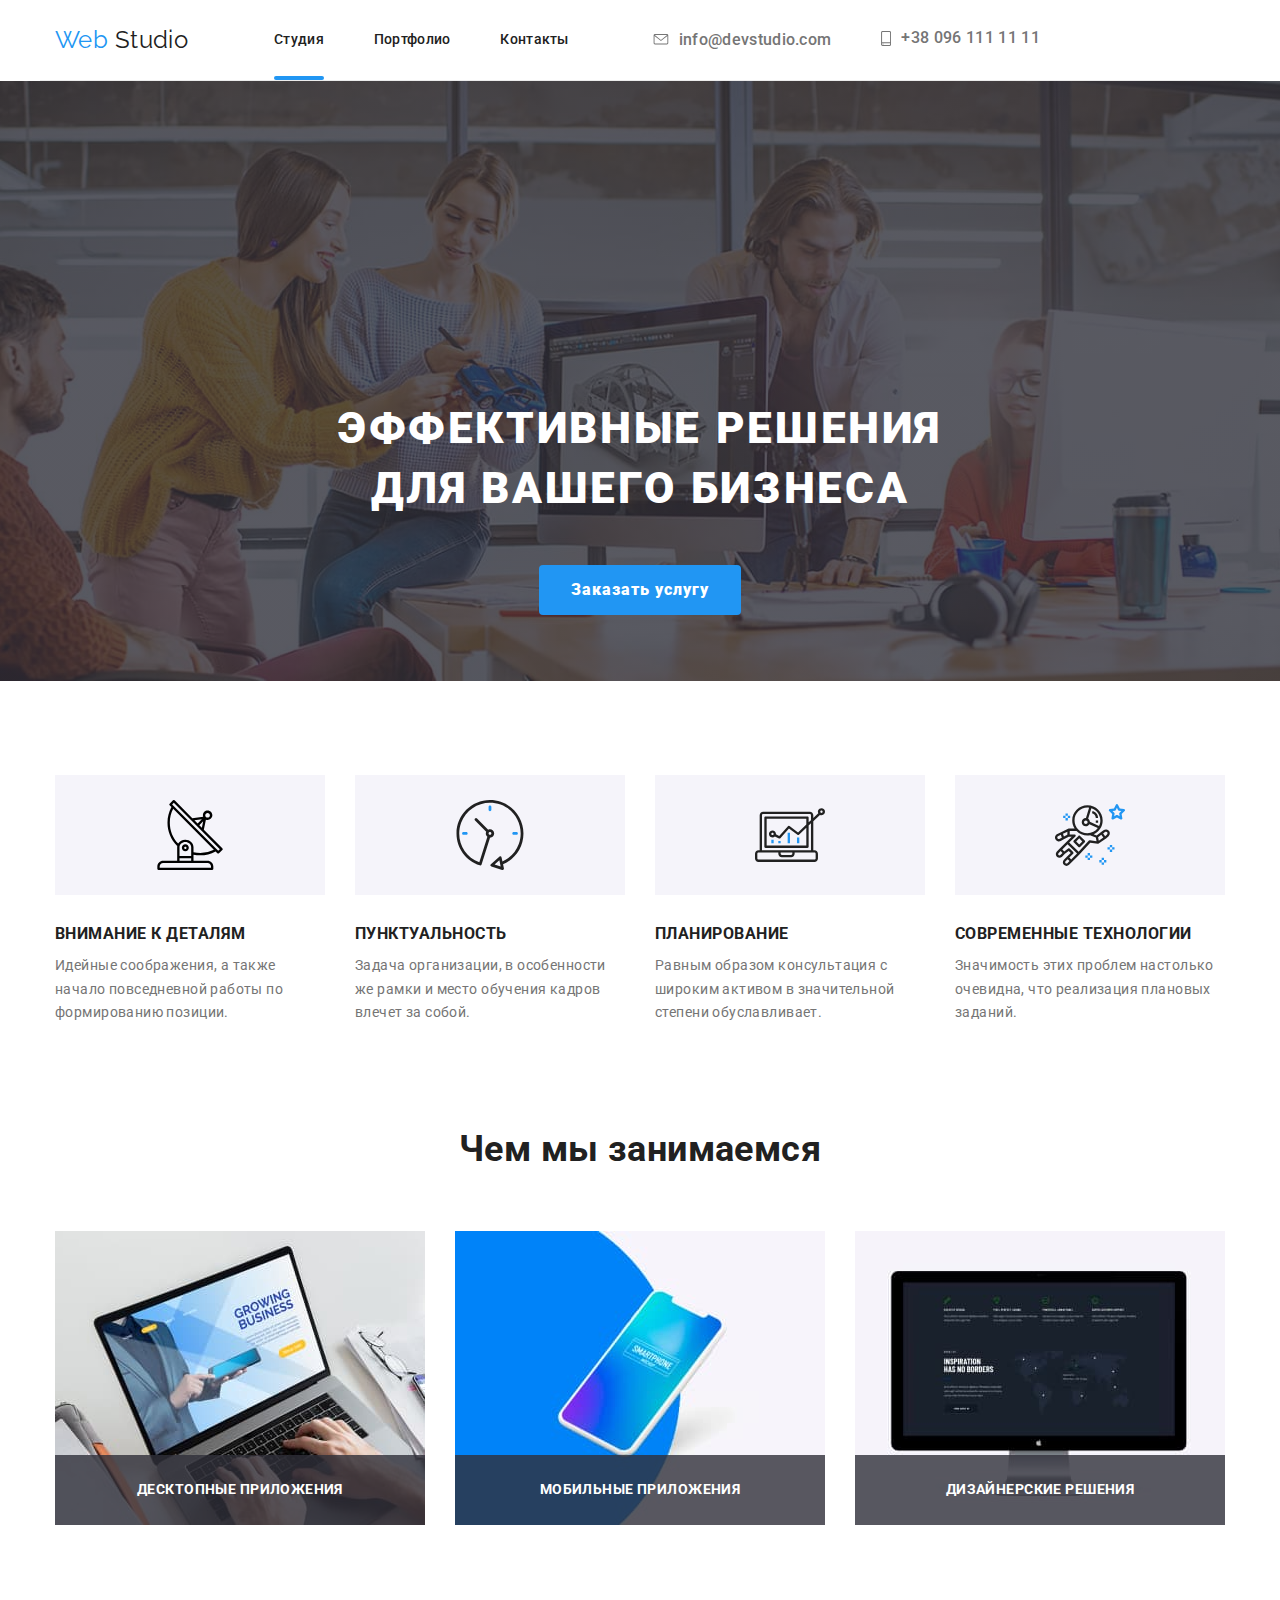
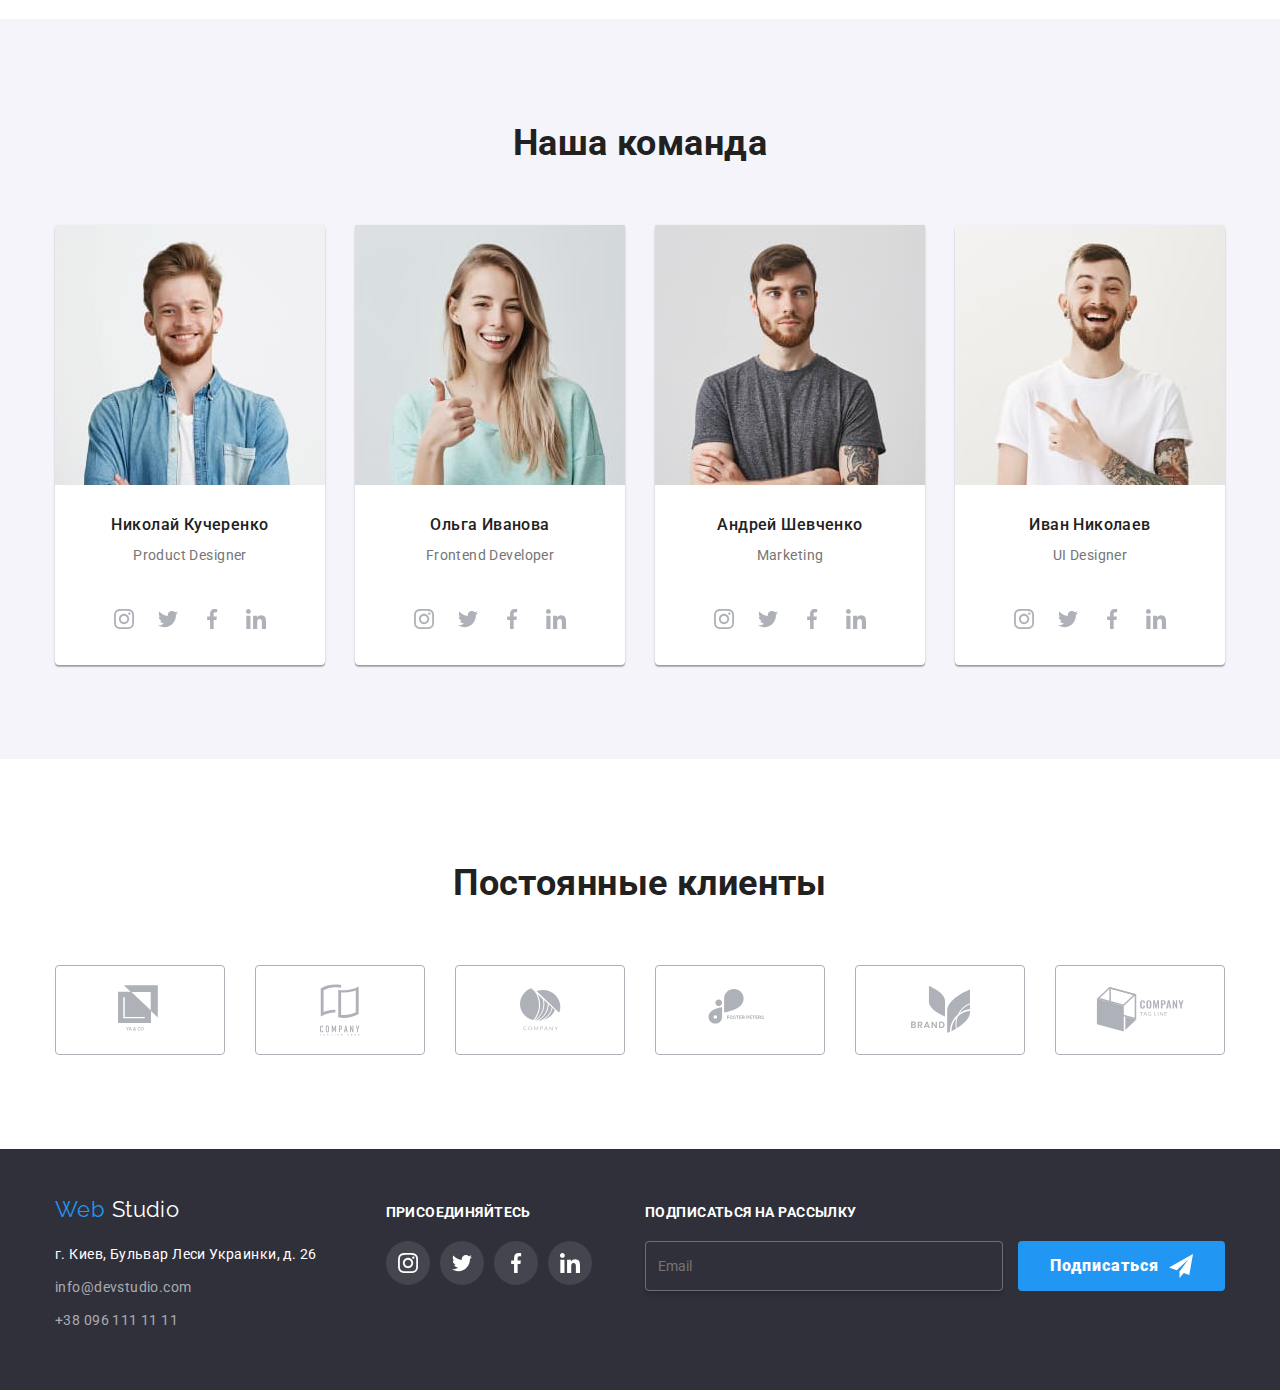
==== commit f39560c0: "add pictures" ====
--- a/index.html
+++ b/index.html
@@ -136,15 +136,33 @@
           <h2 class="section-title">Чем мы занимаемся</h2>
           <ul class="work list">
             <li class="item">
-              <img src="./images/img1.svg" alt="" width="370" height="294" />
+              <img
+                srcset="./images/img.jpg 1x, ./images/img@2x.jpg 2x"
+                src="./images/img.jpg"
+                alt="изображение ноутбука"
+                width="370"
+                height="294"
+              />
               <a href="" class="link">Десктопные приложения</a>
             </li>
             <li class="item">
-              <img src="./images/img2.svg" alt="" width="370" height="294" />
+              <img
+                srcset="./images/img2.jpg 1x, ./images/img2@2x.jpg 2x"
+                src="./images/img2.jpg"
+                alt="изображение телефона"
+                width="370"
+                height="294"
+              />
               <a href="" class="link">Мобильные приложения</a>
             </li>
             <li class="item">
-              <img src="./images/img3.svg" alt="" width="370" height="294" />
+              <img
+                srcset="./images/img3.jpg 1x, ./images/img3@2x.jpg 2x"
+                src="./images/img3.jpg"
+                alt="изображение рабочего стола"
+                width="370"
+                height="294"
+              />
               <a href="" class="link">Дизайнерские решения</a>
             </li>
           </ul>
@@ -156,7 +174,11 @@
           <h2 class="section-title">Наша команда</h2>
           <ul class="team list">
             <li class="item">
-              <img src="./images/photo1.jpg" alt="" width="270" height="260" />
+              <img
+                srcset="./images/photo1.jpg 1x, ./images/photo1@2x.jpg 2x"
+                src="./images/photo1.jpg"
+                alt="изображение члена команды"
+              />
               <h3 class="title">Николай Кучеренко</h3>
               <p class="team-text">Product Designer</p>
               <ul class="social list">
@@ -192,7 +214,11 @@
               </ul>
             </li>
             <li class="item">
-              <img src="./images/photo2.jpg" alt="" width="270" height="260" />
+              <img
+                srcset="./images/photo2.jpg 1x, ./images/photo2@2x.jpg 2x"
+                src="./images/photo2.jpg"
+                alt="изображение члена команды"
+              />
               <h3 class="title">Ольга Иванова</h3>
               <p class="team-text">Frontend Developer</p>
               <ul class="social list">
@@ -228,7 +254,11 @@
               </ul>
             </li>
             <li class="item">
-              <img src="./images/photo3.jpg" alt="" width="270" height="260" />
+              <img
+                srcset="./images/photo3.jpg 1x, ./images/photo3@2x.jpg 2x"
+                src="./images/photo3.jpg"
+                alt="изображение члена команды"
+              />
               <h3 class="title">Андрей Шевченко</h3>
               <p class="team-text">Marketing</p>
               <ul class="social list">
@@ -264,7 +294,11 @@
               </ul>
             </li>
             <li class="item">
-              <img src="./images/photo4.jpg" alt="" width="270" height="260" />
+              <img
+                srcset="./images/photo4.jpg 1x, ./images/photo4@2x.jpg 2x"
+                src="./images/photo4.jpg"
+                alt="изображение члена команды"
+              />
               <h3 class="title">Иван Николаев</h3>
               <p class="team-text">UI Designer</p>
               <ul class="social list">
--- a/css/main.min.css
+++ b/css/main.min.css
@@ -1,2 +1,2 @@
-body{background-color:#fff;color:#757575;font-family:Roboto,sans-serif;letter-spacing:0.03em;font-size:14px;line-height:1.71}.container{padding-left:15px;padding-right:15px;margin-left:auto;margin-right:auto}@media screen and (min-width: 480px){.container{width:480px}}@media screen and (min-width: 768px){.container{width:768px}}@media screen and (min-width: 1200px){.container{width:1200px}}.list{list-style:none;margin:0;padding:0;text-decoration:none}p{margin:0;padding:0}a{text-decoration:none}img{display:block;max-width:100%;height:auto}.section{padding-top:60px;padding-bottom:60px}@media screen and (min-width: 1200px){.section{padding-top:94px;padding-bottom:94px}}.section-title{margin-top:0;margin-bottom:50px;font-weight:700;font-size:36px;text-align:center;color:#212121}.section-team{padding-top:60px;padding-bottom:60px;background-color:#f5f4fa}@media screen and (min-width: 1200px){.section-team{padding-top:94px;padding-bottom:94px}}.section-work{padding-top:94;padding-bottom:94px}@media screen and (max-width: 1200px){.section-work{display:none}}.section-examples{padding:60px 0}@media screen and (min-width: 1200px){.section-examples{padding-top:40px;padding-bottom:40px}}.site-nav{display:-webkit-box;display:-ms-flexbox;display:flex;-webkit-box-align:center;-ms-flex-align:center;align-items:center;position:relative;border-bottom:1px solid #ececec}.site-nav .current{color:#2196f3}@media screen and (max-width: 767px){.site-nav{-webkit-box-pack:justify;-ms-flex-pack:justify;justify-content:space-between;padding-top:16px;padding-bottom:16px}}@media screen and (min-width: 768px){.site-nav{display:-webkit-box;display:-ms-flexbox;display:flex}}.menu{z-index:1}@media screen and (max-width: 767px){.menu{display:none;position:absolute;top:100%;left:0;width:100%;padding:60px 0;text-align:center;background-color:#fff;-webkit-box-shadow:0px 1px 3px rgba(0,0,0,0.16),0px 2px 4px rgba(0,0,0,0.08),0px 4px 8px rgba(0,0,0,0.04);box-shadow:0px 1px 3px rgba(0,0,0,0.16),0px 2px 4px rgba(0,0,0,0.08),0px 4px 8px rgba(0,0,0,0.04)}.menu.is-open{display:block}}@media screen and (min-width: 768px){.menu{display:-webkit-box;display:-ms-flexbox;display:flex;-webkit-box-align:center;-ms-flex-align:center;align-items:center}}@media screen and (min-width: 768px){.main-nav{display:-webkit-box;display:-ms-flexbox;display:flex;margin-left:81px;margin-right:84px}.main-nav .item+.item{margin-left:50px}}@media screen and (min-width: 1200px){.main-nav{margin-left:86px}}.main-nav .link{display:-webkit-inline-box;display:-ms-inline-flexbox;display:inline-flex;position:relative;padding-top:32px;padding-bottom:32px;font-weight:500;font-size:18px;line-height:1;letter-spacing:0.02em;color:#212121;cursor:pointer;-webkit-transition:color 250ms cubic-bezier(0.4, 0, 0.2, 1);transition:color 250ms cubic-bezier(0.4, 0, 0.2, 1)}@media screen and (min-width: 768px){.main-nav .link{line-height:1.14;font-size:14px}}.main-nav .link:hover,.main-nav .link:focus{color:#2196f3}.item{position:relative}.current{color:#2196f3}.current::after{content:"";position:absolute;bottom:0;display:block;width:100%;height:4px;background-color:#2196f3;border-radius:2px}.contact-nav{padding:0;margin:0;list-style:none;font-size:18px;letter-spacing:0.02em}.contact-nav .link{display:-webkit-inline-box;display:-ms-inline-flexbox;display:inline-flex;-webkit-box-pack:center;-ms-flex-pack:center;justify-content:center;-webkit-box-align:center;-ms-flex-align:center;align-items:center;font-weight:500;line-height:1.14;letter-spacing:0.02em;color:#757575;cursor:pointer;-webkit-transition:color 250ms cubic-bezier(0.4, 0, 0.2, 1);transition:color 250ms cubic-bezier(0.4, 0, 0.2, 1)}@media screen and (min-width: 768px){.contact-nav .link{font-size:12px;padding-top:5px;padding-bottom:5px}}@media screen and (min-width: 1200px){.contact-nav .link{font-size:16px}}@media screen and (min-width: 768px){.contact-nav{margin-left:auto}}@media screen and (min-width: 1200px){.contact-nav{display:-webkit-box;display:-ms-flexbox;display:flex}.contact-nav .item+.item{margin-left:50px}}.icon-contact{margin-right:10px;fill:#757575}.contact-nav .link:hover,.contact-nav .link:focus{color:#2196f3}.contact-nav .link:hover .icon-contact,.contact-nav .link:focus .icon-contact{fill:#2196f3}.border-nav{border-bottom:1px solid #ececec}.logo{color:#212121;font-family:Raleway,sans-serif;font-size:28px;line-height:1.14;text-decoration:none;-webkit-transition:color 250ms cubic-bezier(0.4, 0, 0.2, 1);transition:color 250ms cubic-bezier(0.4, 0, 0.2, 1)}@media screen and (min-width: 768px){.logo{font-size:24px;line-height:1.16}}.logo span{color:#2196f3}.logo:hover,.logo:focus{color:#2196f3}.logo-footer{display:inline-block;margin-bottom:20px;color:#fff;font-family:Raleway,sans-serif;font-size:22px;line-height:1.18;text-decoration:none;-webkit-transition:color 250ms cubic-bezier(0.4, 0, 0.2, 1);transition:color 250ms cubic-bezier(0.4, 0, 0.2, 1)}.logo-footer span{color:#2196f3}.logo-footer:hover,.logo-footer:focus{color:#2196f3}.hero{margin-left:auto;margin-right:auto;max-width:480px;height:400px;text-align:center;background-image:-webkit-gradient(linear, left top, right top, from(rgba(47,48,58,0.8)), to(rgba(47,48,58,0.8))),url("../images/Header.jpg");background-image:linear-gradient(to right, rgba(47,48,58,0.8), rgba(47,48,58,0.8)),url("../images/Header.jpg");background-repeat:no-repeat;background-position:center;background-size:cover;background-color:#a9a9a9}@media screen and (min-width: 768px){.hero{max-width:768px}}@media screen and (min-width: 1200px){.hero{padding-top:200px;padding-bottom:200px;max-width:1600px;height:600px}}.hero-title{margin:0;padding-top:118px;padding-bottom:30px;font-weight:900;font-size:26px;line-height:1.62;letter-spacing:0.06em;text-transform:uppercase;color:#fff}@media screen and (min-width: 1200px){.hero-title{padding-top:200;padding-bottom:46px;font-size:44px;line-height:1.36}}.backdrop{position:fixed;top:0;left:0;visibility:visible;opacity:1;width:100%;height:100%;background-color:rgba(0,0,0,0.2);-webkit-transition:opacity 250ms cubic-bezier(0.4, 0, 0.2, 1),visibility 250ms cubic-bezier(0.4, 0, 0.2, 1);transition:opacity 250ms cubic-bezier(0.4, 0, 0.2, 1),visibility 250ms cubic-bezier(0.4, 0, 0.2, 1)}.backdrop.is-hidden{opacity:0;pointer-events:none;visibility:hidden}.modal{position:absolute;top:50%;left:50%;-webkit-transform:translate(-50%, -50%);transform:translate(-50%, -50%);padding:40px;width:528px;height:581px;background-color:#fff;-webkit-box-shadow:0px 2px 1px rgba(0,0,0,0.2),0px 1px 1px rgba(0,0,0,0.14),0px 1px 3px rgba(0,0,0,0.12);box-shadow:0px 2px 1px rgba(0,0,0,0.2),0px 1px 1px rgba(0,0,0,0.14),0px 1px 3px rgba(0,0,0,0.12);border-radius:4px}.modal-title{margin-top:0;margin-bottom:30px;font-weight:700;font-size:20px;line-height:1.15;text-align:center;color:#212121}.form .button{display:block;padding:10px 55px;margin-top:30px;margin-left:auto;margin-right:auto;-webkit-box-shadow:0px 4px 4px rgba(0,0,0,0.15);box-shadow:0px 4px 4px rgba(0,0,0,0.15)}.form-field{display:block;position:relative;margin-bottom:28px}.form-input{margin:0;padding:12px 16px 12px 42px;width:100%;border:1px solid rgba(33,33,33,0.2);border-radius:4px;outline:none}.form-label{position:absolute;top:50%;left:42px;-webkit-transform:translateY(-50%);transform:translateY(-50%);line-height:1.14;letter-spacing:0.01em;-webkit-transition:-webkit-transform 250ms cubic-bezier(0.4, 0, 0.2, 1);transition:-webkit-transform 250ms cubic-bezier(0.4, 0, 0.2, 1);transition:transform 250ms cubic-bezier(0.4, 0, 0.2, 1);transition:transform 250ms cubic-bezier(0.4, 0, 0.2, 1), -webkit-transform 250ms cubic-bezier(0.4, 0, 0.2, 1)}.form-icon{position:absolute;top:50%;left:16px;-webkit-transform:translateY(-50%);transform:translateY(-50%);fill:#212121}.icon-close{position:absolute;top:5px;right:5px;display:-webkit-box;display:-ms-flexbox;display:flex;-webkit-box-align:center;-ms-flex-align:center;align-items:center;-webkit-box-pack:center;-ms-flex-pack:center;justify-content:center;width:30px;height:30px;border:1px solid rgba(0,0,0,0.1);border-radius:50%;background-color:#fff;fill:#000;cursor:pointer;-webkit-transition:fill 250ms cubic-bezier(0.4, 0, 0.2, 1);transition:fill 250ms cubic-bezier(0.4, 0, 0.2, 1)}.icon-close:hover,.icon-close:focus{fill:#2196f3}.form-input:focus{border-color:#2196f3}.form-field:focus-within .form-icon{fill:#2196f3}.form-field:focus-within>.form-label,.form-input:not(:placeholder-shown)+.form-label{color:#2196f3;-webkit-transform:translate(-31px, -42px);transform:translate(-31px, -42px)}.form-comment{display:block;position:relative;margin-bottom:20px}.form-comment p{position:absolute;top:12px;left:15px}.comment{padding:12px 16px;width:100%;height:120px;border:1px solid rgba(33,33,33,0.2);border-radius:4px;outline:none}.comment:focus{border-color:#2196f3}.comment:focus+.form-label,.comment:not(:placeholder-shown)+.form-label{color:#2196f3;-webkit-transform:translateY(-34px);transform:translateY(-34px)}.form-field-policy{display:-webkit-box;display:-ms-flexbox;display:flex;-webkit-box-align:center;-ms-flex-align:center;align-items:center}.form-field-policy .icon{display:inline-block;width:15px;height:15px;margin-right:5px;border:2px solid #2a2a2a;border-radius:4px;cursor:pointer;-webkit-transition:all 250ms cubic-bezier(0.4, 0, 0.2, 1);transition:all 250ms cubic-bezier(0.4, 0, 0.2, 1)}.checkbox{position:absolute;width:1px;height:1px;margin:-1px;border:0;padding:0;clip:rect(0 0 0 0);overflow:hidden}.policy-link{text-decoration:underline;color:#2196f3}.checkbox:checked+.icon{border-color:transparent;background-color:#2196f3;background-image:url(../images/check-box-icon.svg);background-size:contain;background-origin:border-box}.label{margin-bottom:20px;display:block;font-weight:700;line-height:1.14;text-transform:uppercase;color:#fff}@media screen and (min-width: 1200px){.label{text-align:left}}.footer-mail{padding:18px 12px;margin-bottom:20px;width:358px;height:50px;-webkit-box-shadow:0px 4px 4px rgba(0,0,0,0.15);box-shadow:0px 4px 4px rgba(0,0,0,0.15);border-radius:4px;border:1px solid rgba(255,255,255,0.3);background-color:unset;color:#fff}.feature .title{margin:0;padding-bottom:10px;font-weight:700;line-height:1.14;letter-spacing:0.03em;text-transform:uppercase;text-align:center;color:#212121}@media screen and (min-width: 768px){.feature .title{text-align:left}}.feature-item{display:-webkit-box;display:-ms-flexbox;display:flex;-webkit-box-pack:center;-ms-flex-pack:center;justify-content:center;-webkit-box-align:center;-ms-flex-align:center;align-items:center;margin-bottom:30px;height:120px;background-color:#f5f4fa}@media screen and (min-width: 768px){.feature{display:-webkit-box;display:-ms-flexbox;display:flex;-ms-flex-wrap:wrap;flex-wrap:wrap}.feature .item{max-width:354px}.feature .item:nth-child(2n){margin-left:30px}}@media screen and (min-width: 1200px){.feature .item{max-width:270px;margin-bottom:0}.feature .item+.item{margin-left:30px}}@media screen and (max-width: 1200px){.feature .item:not(:last-child){margin-bottom:30px}}.button{display:inline-block;min-width:200px;border-radius:4px;border-width:0;padding:10px 32px;text-align:center;font-weight:900;font-size:16px;line-height:1.87;letter-spacing:0.06em;color:#fff;background-color:#2196f3;cursor:pointer;-webkit-transition:color 250ms cubic-bezier(0.4, 0, 0.2, 1),background-color 250ms cubic-bezier(0.4, 0, 0.2, 1);transition:color 250ms cubic-bezier(0.4, 0, 0.2, 1),background-color 250ms cubic-bezier(0.4, 0, 0.2, 1)}.button-secondary{display:inline-block;border-radius:4px;padding:6px 22px;border-width:0;font-weight:500;font-size:16px;line-height:1.63;text-align:center;color:#212121;background-color:#f5f4fa;cursor:pointer;-webkit-transition:color 250ms cubic-bezier(0.4, 0, 0.2, 1),background-color 250ms cubic-bezier(0.4, 0, 0.2, 1);transition:color 250ms cubic-bezier(0.4, 0, 0.2, 1),background-color 250ms cubic-bezier(0.4, 0, 0.2, 1)}.button-flex{display:-webkit-box;display:-ms-flexbox;display:flex;padding-bottom:40px}@media screen and (max-width: 767px){.button-flex{-ms-flex-wrap:wrap;flex-wrap:wrap;-webkit-box-pack:start;-ms-flex-pack:start;justify-content:start}.button-flex .item:not(:last-child){margin-bottom:15px}}.button-send{display:-webkit-inline-box;display:-ms-inline-flexbox;display:inline-flex;-webkit-box-pack:center;-ms-flex-pack:center;justify-content:center;-webkit-box-align:center;-ms-flex-align:center;align-items:center;padding:10px 32px;min-width:200px;border-radius:4px;border-width:0;text-align:center;font-weight:900;font-size:16px;line-height:1.87;letter-spacing:0.06em;color:#fff;background-color:#2196f3;cursor:pointer;-webkit-transition:color 250ms cubic-bezier(0.4, 0, 0.2, 1),background-color 250ms cubic-bezier(0.4, 0, 0.2, 1);transition:color 250ms cubic-bezier(0.4, 0, 0.2, 1),background-color 250ms cubic-bezier(0.4, 0, 0.2, 1)}.button:hover,.button:focus{background-color:#fff;color:#2196f3}.button-menu{display:-webkit-inline-box;display:-ms-inline-flexbox;display:inline-flex;padding:0;margin:0;border:none;fill:#212121;background-color:transparent;cursor:pointer}@media screen and (min-width: 768px){.button-menu{display:none}}.button-menu:hover,.button-menu:focus{fill:#2196f3}.button-menu .icon-cross{display:none}.button-menu.is-open .icon-cross{display:block}.button-menu.is-open .icon-menu{display:none}.button-secondary:hover,.button-secondary:focus{background-color:#2196f3;color:#fff}.button-flex .item+.item{margin-left:8px}.button-send:hover,.button-send:focus{background-color:#fff;color:#2196f3}.button-send:hover .send-icon{fill:#2196f3}.work{display:-webkit-box;display:-ms-flexbox;display:flex}.work .item{position:relative;max-width:370px;border-radius:4px}.work .item+.item{margin-left:30px}.work a{color:#fff;font-weight:700;line-height:1.14;text-align:center;text-transform:uppercase}.work .link{display:-webkit-box;display:-ms-flexbox;display:flex;-webkit-box-align:center;-ms-flex-align:center;align-items:center;-webkit-box-pack:center;-ms-flex-pack:center;justify-content:center;position:absolute;bottom:0;width:100%;height:70px;background-color:rgba(47,48,58,0.8);cursor:pointer}.team .item{text-align:center;-webkit-box-shadow:0px 2px 1px rgba(0,0,0,0.2),0px 1px 1px rgba(0,0,0,0.14),0px 1px 3px rgba(0,0,0,0.12);box-shadow:0px 2px 1px rgba(0,0,0,0.2),0px 1px 1px rgba(0,0,0,0.14),0px 1px 3px rgba(0,0,0,0.12);border-radius:4px;background-color:#fff}.team .title{margin:0;padding-top:30px;padding-bottom:10px;font-weight:500;font-size:16px;line-height:1.19;color:#212121}.team-text{margin-bottom:29.88px}@media screen and (max-width: 1199px){.team .item:not(:last-child){margin-bottom:30px}}@media screen and (min-width: 768px){.team{display:-webkit-box;display:-ms-flexbox;display:flex;-ms-flex-wrap:wrap;flex-wrap:wrap}.team .item{width:calc((100% - 30px) / 2)}.team .item:nth-child(2n){margin-left:30px}.team .item:nth-last-child(-n+2){margin-bottom:0}}@media screen and (min-width: 1200px){.team .item{max-width:270px;margin-bottom:0}.team .item+.item{margin-left:30px}}.social{display:-webkit-box;display:-ms-flexbox;display:flex;-webkit-box-pack:center;-ms-flex-pack:center;justify-content:center;padding-bottom:24px}.icon-social{display:-webkit-box;display:-ms-flexbox;display:flex;-webkit-box-pack:center;-ms-flex-pack:center;justify-content:center;-webkit-box-align:center;-ms-flex-align:center;align-items:center;width:44px;height:44px;border-radius:50%;fill:#afb1b8;-webkit-transition:fill 250ms cubic-bezier(0.4, 0, 0.2, 1),background-color 250ms cubic-bezier(0.4, 0, 0.2, 1);transition:fill 250ms cubic-bezier(0.4, 0, 0.2, 1),background-color 250ms cubic-bezier(0.4, 0, 0.2, 1)}.icon-social:hover,.icon-social:focus{fill:#fff;background-color:#2196f3}.clients{display:-webkit-box;display:-ms-flexbox;display:flex;-ms-flex-wrap:wrap;flex-wrap:wrap}.clients-icon{display:-webkit-box;display:-ms-flexbox;display:flex;-webkit-box-pack:center;-ms-flex-pack:center;justify-content:center;-webkit-box-align:center;-ms-flex-align:center;align-items:center;height:90px;width:100%;fill:#afb1b8;border:1px solid #afb1b8;border-radius:4px;-webkit-transition:fill 250ms cubic-bezier(0.4, 0, 0.2, 1),border-color 250ms cubic-bezier(0.4, 0, 0.2, 1);transition:fill 250ms cubic-bezier(0.4, 0, 0.2, 1),border-color 250ms cubic-bezier(0.4, 0, 0.2, 1)}.clients .item{cursor:pointer}@media screen and (max-width: 767px){.clients .item{width:210px}}@media screen and (max-width: 1199px) and (min-width: 768px){.clients .item{width:226px}}@media screen and (min-width: 1200px){.clients .item{width:170px}}@media screen and (min-width: 1200px){.clients{-ms-flex-wrap:nowrap;flex-wrap:nowrap}.clients .item+.item{margin-left:30px}}@media screen and (max-width: 1199px) and (min-width: 768px){.clients .item+.item:not(:nth-child(4)){margin-left:30px}.clients .item:nth-last-child(n+3){margin-bottom:30px}}@media screen and (max-width: 767px){.clients .item:not(:last-child){margin-bottom:30px}.clients .item:nth-child(2n){margin-left:30px}}.clients-icon:hover,.clients-icon:focus{fill:#2196f3;border-color:#2196f3}.footer-page{padding-top:60px;padding-bottom:60px;text-align:center;background-color:#2f303a}@media screen and (min-width: 1200px){.footer-page{padding-top:48px;padding-bottom:21px}}.footer-social-networks{display:-webkit-box;display:-ms-flexbox;display:flex;-webkit-box-pack:center;-ms-flex-pack:center;justify-content:center}.footer-icon{display:-webkit-box;display:-ms-flexbox;display:flex;-webkit-box-pack:center;-ms-flex-pack:center;justify-content:center;-webkit-box-align:center;-ms-flex-align:center;align-items:center;width:44px;height:44px;border-radius:50%;fill:#fff;background-color:rgba(255,255,255,0.1);-webkit-transition:fill 250ms cubic-bezier(0.4, 0, 0.2, 1),background-color 250ms cubic-bezier(0.4, 0, 0.2, 1);transition:fill 250ms cubic-bezier(0.4, 0, 0.2, 1),background-color 250ms cubic-bezier(0.4, 0, 0.2, 1)}@media screen and (max-width: 767px){.footer-contacts{margin-bottom:60px}}@media screen and (min-width: 1200px){.footer-contacts{margin-right:69px;text-align:left}}@media screen and (max-width: 767px){.footer-social{margin-bottom:60px}}@media screen and (min-width: 1200px){.footer-social{text-align:left}}@media screen and (min-width: 768px){.footer-tablet{display:-webkit-box;display:-ms-flexbox;display:flex;-ms-flex-pack:distribute;justify-content:space-around;-webkit-box-align:start;-ms-flex-align:start;align-items:flex-start}}@media screen and (min-width: 1200px){.footer-tablet{-webkit-box-align:baseline;-ms-flex-align:baseline;align-items:baseline}}@media screen and (min-width: 1200px){.footer-content{display:-webkit-box;display:-ms-flexbox;display:flex;-webkit-box-align:baseline;-ms-flex-align:baseline;align-items:baseline;-webkit-box-pack:justify;-ms-flex-pack:justify;justify-content:space-between;padding-bottom:28px}}.footer-social-networks .footer-social-link+.footer-social-link{margin-left:10px}.footer-icon:hover,.footer-icon:focus{fill:#fff;background-color:#2196f3}.adress{font-style:normal;font-weight:400;color:#fff;text-decoration:none}.adress .link{font-weight:400;color:rgba(255,255,255,0.6)}.adress .element+.element{margin-bottom:8px}@media screen and (min-width: 1200px){.adress .element+.element{margin-top:9px}}.adress-map{margin-bottom:8px}@media screen and (min-width: 1200px){.adress-map{margin-bottom:9px}}.send-icon{width:24px;height:24px;margin-left:10px;fill:#fff;-webkit-transition:fill 250ms cubic-bezier(0.4, 0, 0.2, 1);transition:fill 250ms cubic-bezier(0.4, 0, 0.2, 1)}
+body{background-color:#fff;color:#757575;font-family:Roboto,sans-serif;letter-spacing:0.03em;font-size:14px;line-height:1.71}.container{padding-left:15px;padding-right:15px;margin-left:auto;margin-right:auto}@media screen and (min-width: 480px){.container{width:480px}}@media screen and (min-width: 768px){.container{width:768px}}@media screen and (min-width: 1200px){.container{width:1200px}}.list{list-style:none;margin:0;padding:0;text-decoration:none}p{margin:0;padding:0}a{text-decoration:none}img{display:block;max-width:100%;height:auto}.section{padding-top:60px;padding-bottom:60px}@media screen and (min-width: 1200px){.section{padding-top:94px;padding-bottom:94px}}.section-title{margin-top:0;margin-bottom:50px;font-weight:700;font-size:36px;text-align:center;color:#212121}.section-team{padding-top:60px;padding-bottom:60px;background-color:#f5f4fa}@media screen and (min-width: 1200px){.section-team{padding-top:94px;padding-bottom:94px}}.section-work{padding-top:94;padding-bottom:94px}@media screen and (max-width: 1199px){.section-work{display:none}}.section-examples{padding:60px 0}@media screen and (min-width: 1200px){.section-examples{padding-top:40px;padding-bottom:40px}}.site-nav{display:-webkit-box;display:-ms-flexbox;display:flex;-webkit-box-align:center;-ms-flex-align:center;align-items:center;position:relative;border-bottom:1px solid #ececec}.site-nav .current{color:#2196f3}@media screen and (max-width: 767px){.site-nav{-webkit-box-pack:justify;-ms-flex-pack:justify;justify-content:space-between;padding-top:16px;padding-bottom:16px}}@media screen and (min-width: 768px){.site-nav{display:-webkit-box;display:-ms-flexbox;display:flex}}.menu{z-index:1}@media screen and (max-width: 767px){.menu{display:none;position:absolute;top:100%;left:0;width:100%;padding:60px 0;text-align:center;background-color:#fff;-webkit-box-shadow:0px 1px 3px rgba(0,0,0,0.16),0px 2px 4px rgba(0,0,0,0.08),0px 4px 8px rgba(0,0,0,0.04);box-shadow:0px 1px 3px rgba(0,0,0,0.16),0px 2px 4px rgba(0,0,0,0.08),0px 4px 8px rgba(0,0,0,0.04)}.menu.is-open{display:block}}@media screen and (min-width: 768px){.menu{display:-webkit-box;display:-ms-flexbox;display:flex;-webkit-box-align:center;-ms-flex-align:center;align-items:center}}@media screen and (min-width: 768px){.main-nav{display:-webkit-box;display:-ms-flexbox;display:flex;margin-left:81px;margin-right:84px}.main-nav .item+.item{margin-left:50px}}@media screen and (min-width: 1200px){.main-nav{margin-left:86px}}.main-nav .link{display:-webkit-inline-box;display:-ms-inline-flexbox;display:inline-flex;position:relative;padding-top:32px;padding-bottom:32px;font-weight:500;font-size:18px;line-height:1;letter-spacing:0.02em;color:#212121;cursor:pointer;-webkit-transition:color 250ms cubic-bezier(0.4, 0, 0.2, 1);transition:color 250ms cubic-bezier(0.4, 0, 0.2, 1)}@media screen and (min-width: 768px){.main-nav .link{line-height:1.14;font-size:14px}}.main-nav .link:hover,.main-nav .link:focus{color:#2196f3}.item{position:relative}.current{color:#2196f3}.current::after{content:"";position:absolute;bottom:0;display:block;width:100%;height:4px;background-color:#2196f3;border-radius:2px}.contact-nav{padding:0;margin:0;list-style:none;font-size:18px;letter-spacing:0.02em}.contact-nav .link{display:-webkit-inline-box;display:-ms-inline-flexbox;display:inline-flex;-webkit-box-pack:center;-ms-flex-pack:center;justify-content:center;-webkit-box-align:center;-ms-flex-align:center;align-items:center;font-weight:500;line-height:1.14;letter-spacing:0.02em;color:#757575;cursor:pointer;-webkit-transition:color 250ms cubic-bezier(0.4, 0, 0.2, 1);transition:color 250ms cubic-bezier(0.4, 0, 0.2, 1)}@media screen and (min-width: 768px){.contact-nav .link{font-size:12px;padding-top:5px;padding-bottom:5px}}@media screen and (min-width: 1200px){.contact-nav .link{font-size:16px}}@media screen and (min-width: 768px){.contact-nav{margin-left:auto}}@media screen and (min-width: 1200px){.contact-nav{display:-webkit-box;display:-ms-flexbox;display:flex}.contact-nav .item+.item{margin-left:50px}}.icon-contact{margin-right:10px;fill:#757575}.contact-nav .link:hover,.contact-nav .link:focus{color:#2196f3}.contact-nav .link:hover .icon-contact,.contact-nav .link:focus .icon-contact{fill:#2196f3}.border-nav{border-bottom:1px solid #ececec}.logo{color:#212121;font-family:Raleway,sans-serif;font-size:28px;line-height:1.14;text-decoration:none;-webkit-transition:color 250ms cubic-bezier(0.4, 0, 0.2, 1);transition:color 250ms cubic-bezier(0.4, 0, 0.2, 1)}@media screen and (min-width: 768px){.logo{font-size:24px;line-height:1.16}}.logo span{color:#2196f3}.logo:hover,.logo:focus{color:#2196f3}.logo-footer{display:inline-block;margin-bottom:20px;color:#fff;font-family:Raleway,sans-serif;font-size:22px;line-height:1.18;text-decoration:none;-webkit-transition:color 250ms cubic-bezier(0.4, 0, 0.2, 1);transition:color 250ms cubic-bezier(0.4, 0, 0.2, 1)}.logo-footer span{color:#2196f3}.logo-footer:hover,.logo-footer:focus{color:#2196f3}.hero{margin-left:auto;margin-right:auto;max-width:480px;height:400px;text-align:center;background-image:-webkit-gradient(linear, left top, right top, from(rgba(47,48,58,0.8)), to(rgba(47,48,58,0.8))),url("../images/Header.jpg");background-image:linear-gradient(to right, rgba(47,48,58,0.8), rgba(47,48,58,0.8)),url("../images/Header.jpg");background-repeat:no-repeat;background-position:center;background-size:cover;background-color:#a9a9a9}@media screen and (min-width: 768px){.hero{max-width:768px}}@media screen and (min-width: 1200px){.hero{padding-top:200px;padding-bottom:200px;max-width:1600px;height:600px}}.hero-title{margin:0;padding-top:118px;padding-bottom:30px;font-weight:900;font-size:26px;line-height:1.62;letter-spacing:0.06em;text-transform:uppercase;color:#fff}@media screen and (min-width: 1200px){.hero-title{padding-top:200;padding-bottom:46px;font-size:44px;line-height:1.36}}.backdrop{position:fixed;top:0;left:0;visibility:visible;opacity:1;width:100%;height:100%;background-color:rgba(0,0,0,0.2);-webkit-transition:opacity 250ms cubic-bezier(0.4, 0, 0.2, 1),visibility 250ms cubic-bezier(0.4, 0, 0.2, 1);transition:opacity 250ms cubic-bezier(0.4, 0, 0.2, 1),visibility 250ms cubic-bezier(0.4, 0, 0.2, 1)}.backdrop.is-hidden{opacity:0;pointer-events:none;visibility:hidden}.modal{position:absolute;top:50%;left:50%;-webkit-transform:translate(-50%, -50%);transform:translate(-50%, -50%);padding:40px;width:528px;height:581px;background-color:#fff;-webkit-box-shadow:0px 2px 1px rgba(0,0,0,0.2),0px 1px 1px rgba(0,0,0,0.14),0px 1px 3px rgba(0,0,0,0.12);box-shadow:0px 2px 1px rgba(0,0,0,0.2),0px 1px 1px rgba(0,0,0,0.14),0px 1px 3px rgba(0,0,0,0.12);border-radius:4px}.modal-title{margin-top:0;margin-bottom:30px;font-weight:700;font-size:20px;line-height:1.15;text-align:center;color:#212121}.form .button{display:block;padding:10px 55px;margin-top:30px;margin-left:auto;margin-right:auto;-webkit-box-shadow:0px 4px 4px rgba(0,0,0,0.15);box-shadow:0px 4px 4px rgba(0,0,0,0.15)}.form-field{display:block;position:relative;margin-bottom:28px}.form-input{margin:0;padding:12px 16px 12px 42px;width:100%;border:1px solid rgba(33,33,33,0.2);border-radius:4px;outline:none}.form-label{position:absolute;top:50%;left:42px;-webkit-transform:translateY(-50%);transform:translateY(-50%);line-height:1.14;letter-spacing:0.01em;-webkit-transition:-webkit-transform 250ms cubic-bezier(0.4, 0, 0.2, 1);transition:-webkit-transform 250ms cubic-bezier(0.4, 0, 0.2, 1);transition:transform 250ms cubic-bezier(0.4, 0, 0.2, 1);transition:transform 250ms cubic-bezier(0.4, 0, 0.2, 1), -webkit-transform 250ms cubic-bezier(0.4, 0, 0.2, 1)}.form-icon{position:absolute;top:50%;left:16px;-webkit-transform:translateY(-50%);transform:translateY(-50%);fill:#212121}.icon-close{position:absolute;top:5px;right:5px;display:-webkit-box;display:-ms-flexbox;display:flex;-webkit-box-align:center;-ms-flex-align:center;align-items:center;-webkit-box-pack:center;-ms-flex-pack:center;justify-content:center;width:30px;height:30px;border:1px solid rgba(0,0,0,0.1);border-radius:50%;background-color:#fff;fill:#000;cursor:pointer;-webkit-transition:fill 250ms cubic-bezier(0.4, 0, 0.2, 1);transition:fill 250ms cubic-bezier(0.4, 0, 0.2, 1)}.icon-close:hover,.icon-close:focus{fill:#2196f3}.form-input:focus{border-color:#2196f3}.form-field:focus-within .form-icon{fill:#2196f3}.form-field:focus-within>.form-label,.form-input:not(:placeholder-shown)+.form-label{color:#2196f3;-webkit-transform:translate(-31px, -42px);transform:translate(-31px, -42px)}.form-comment{display:block;position:relative;margin-bottom:20px}.form-comment p{position:absolute;top:12px;left:15px}.comment{padding:12px 16px;width:100%;height:120px;border:1px solid rgba(33,33,33,0.2);border-radius:4px;outline:none}.comment:focus{border-color:#2196f3}.comment:focus+.form-label,.comment:not(:placeholder-shown)+.form-label{color:#2196f3;-webkit-transform:translateY(-34px);transform:translateY(-34px)}.form-field-policy{display:-webkit-box;display:-ms-flexbox;display:flex;-webkit-box-align:center;-ms-flex-align:center;align-items:center}.form-field-policy .icon{display:inline-block;width:15px;height:15px;margin-right:5px;border:2px solid #2a2a2a;border-radius:4px;cursor:pointer;-webkit-transition:all 250ms cubic-bezier(0.4, 0, 0.2, 1);transition:all 250ms cubic-bezier(0.4, 0, 0.2, 1)}.checkbox{position:absolute;width:1px;height:1px;margin:-1px;border:0;padding:0;clip:rect(0 0 0 0);overflow:hidden}.policy-link{text-decoration:underline;color:#2196f3}.checkbox:checked+.icon{border-color:transparent;background-color:#2196f3;background-image:url(../images/check-box-icon.svg);background-size:contain;background-origin:border-box}.label{margin-bottom:20px;display:block;font-weight:700;line-height:1.14;text-transform:uppercase;color:#fff}@media screen and (min-width: 1200px){.label{text-align:left}}.footer-mail{padding:18px 12px;margin-bottom:20px;width:358px;height:50px;-webkit-box-shadow:0px 4px 4px rgba(0,0,0,0.15);box-shadow:0px 4px 4px rgba(0,0,0,0.15);border-radius:4px;border:1px solid rgba(255,255,255,0.3);background-color:unset;color:#fff}@media screen and (min-width: 1200px){.footer-mail{margin-right:12px}}.feature .title{margin:0;padding-bottom:10px;font-weight:700;line-height:1.14;letter-spacing:0.03em;text-transform:uppercase;text-align:center;color:#212121}@media screen and (min-width: 768px){.feature .title{text-align:left}}.feature-item{display:-webkit-box;display:-ms-flexbox;display:flex;-webkit-box-pack:center;-ms-flex-pack:center;justify-content:center;-webkit-box-align:center;-ms-flex-align:center;align-items:center;margin-bottom:30px;height:120px;background-color:#f5f4fa}@media screen and (min-width: 768px){.feature{display:-webkit-box;display:-ms-flexbox;display:flex;-ms-flex-wrap:wrap;flex-wrap:wrap}.feature .item{max-width:354px}.feature .item:nth-child(2n){margin-left:30px}}@media screen and (min-width: 1200px){.feature .item{max-width:270px;margin-bottom:0}.feature .item+.item{margin-left:30px}}@media screen and (max-width: 1200px){.feature .item:not(:last-child){margin-bottom:30px}}.button{display:inline-block;min-width:200px;border-radius:4px;border-width:0;padding:10px 32px;text-align:center;font-weight:900;font-size:16px;line-height:1.87;letter-spacing:0.06em;color:#fff;background-color:#2196f3;cursor:pointer;-webkit-transition:color 250ms cubic-bezier(0.4, 0, 0.2, 1),background-color 250ms cubic-bezier(0.4, 0, 0.2, 1);transition:color 250ms cubic-bezier(0.4, 0, 0.2, 1),background-color 250ms cubic-bezier(0.4, 0, 0.2, 1)}.button-secondary{display:inline-block;border-radius:4px;padding:6px 22px;border-width:0;font-weight:500;font-size:16px;line-height:1.63;text-align:center;color:#212121;background-color:#f5f4fa;cursor:pointer;-webkit-transition:color 250ms cubic-bezier(0.4, 0, 0.2, 1),background-color 250ms cubic-bezier(0.4, 0, 0.2, 1);transition:color 250ms cubic-bezier(0.4, 0, 0.2, 1),background-color 250ms cubic-bezier(0.4, 0, 0.2, 1)}.button-flex{display:-webkit-box;display:-ms-flexbox;display:flex;padding-bottom:40px}@media screen and (max-width: 767px){.button-flex{-ms-flex-wrap:wrap;flex-wrap:wrap;-webkit-box-pack:start;-ms-flex-pack:start;justify-content:start}.button-flex .item:not(:last-child){margin-bottom:15px}}@media screen and (min-width: 768px){.button-flex{padding-bottom:30px;-webkit-box-pack:center;-ms-flex-pack:center;justify-content:center}}@media screen and (min-width: 1200px){.button-flex{padding-bottom:50px}}.button-send{display:-webkit-inline-box;display:-ms-inline-flexbox;display:inline-flex;-webkit-box-pack:center;-ms-flex-pack:center;justify-content:center;-webkit-box-align:center;-ms-flex-align:center;align-items:center;padding:10px 32px;min-width:200px;border-radius:4px;border-width:0;text-align:center;font-weight:900;font-size:16px;line-height:1.87;letter-spacing:0.06em;color:#fff;background-color:#2196f3;cursor:pointer;-webkit-transition:color 250ms cubic-bezier(0.4, 0, 0.2, 1),background-color 250ms cubic-bezier(0.4, 0, 0.2, 1);transition:color 250ms cubic-bezier(0.4, 0, 0.2, 1),background-color 250ms cubic-bezier(0.4, 0, 0.2, 1)}.button:hover,.button:focus{background-color:#fff;color:#2196f3}.button-menu{display:-webkit-inline-box;display:-ms-inline-flexbox;display:inline-flex;padding:0;margin:0;border:none;fill:#212121;background-color:transparent;cursor:pointer}@media screen and (min-width: 768px){.button-menu{display:none}}.button-menu:hover,.button-menu:focus{fill:#2196f3}.button-menu .icon-cross{display:none}.button-menu.is-open .icon-cross{display:block}.button-menu.is-open .icon-menu{display:none}.button-secondary:hover,.button-secondary:focus{background-color:#2196f3;color:#fff}.button-flex .item+.item{margin-left:8px}.button-send:hover,.button-send:focus{background-color:#fff;color:#2196f3}.button-send:hover .send-icon{fill:#2196f3}.work{display:-webkit-box;display:-ms-flexbox;display:flex}.work .item{position:relative;max-width:370px;border-radius:4px}.work .item+.item{margin-left:30px}.work a{color:#fff;font-weight:700;line-height:1.14;text-align:center;text-transform:uppercase}.work .link{display:-webkit-box;display:-ms-flexbox;display:flex;-webkit-box-align:center;-ms-flex-align:center;align-items:center;-webkit-box-pack:center;-ms-flex-pack:center;justify-content:center;position:absolute;bottom:0;width:100%;height:70px;background-color:rgba(47,48,58,0.8);cursor:pointer}.team .item{text-align:center;-webkit-box-shadow:0px 2px 1px rgba(0,0,0,0.2),0px 1px 1px rgba(0,0,0,0.14),0px 1px 3px rgba(0,0,0,0.12);box-shadow:0px 2px 1px rgba(0,0,0,0.2),0px 1px 1px rgba(0,0,0,0.14),0px 1px 3px rgba(0,0,0,0.12);border-radius:4px;background-color:#fff}.team .title{margin:0;padding-top:30px;padding-bottom:10px;font-weight:500;font-size:16px;line-height:1.19;color:#212121}.team-text{margin-bottom:29.88px}@media screen and (max-width: 1199px){.team .item:not(:last-child){margin-bottom:30px}}@media screen and (min-width: 768px){.team{display:-webkit-box;display:-ms-flexbox;display:flex;-ms-flex-wrap:wrap;flex-wrap:wrap}.team .item{width:calc((100% - 30px) / 2)}.team .item:nth-child(2n){margin-left:30px}.team .item:nth-last-child(-n+2){margin-bottom:0}}@media screen and (min-width: 1200px){.team .item{max-width:270px;margin-bottom:0}.team .item+.item{margin-left:30px}}.social{display:-webkit-box;display:-ms-flexbox;display:flex;-webkit-box-pack:center;-ms-flex-pack:center;justify-content:center;padding-bottom:24px}.icon-social{display:-webkit-box;display:-ms-flexbox;display:flex;-webkit-box-pack:center;-ms-flex-pack:center;justify-content:center;-webkit-box-align:center;-ms-flex-align:center;align-items:center;width:44px;height:44px;border-radius:50%;fill:#afb1b8;-webkit-transition:fill 250ms cubic-bezier(0.4, 0, 0.2, 1),background-color 250ms cubic-bezier(0.4, 0, 0.2, 1);transition:fill 250ms cubic-bezier(0.4, 0, 0.2, 1),background-color 250ms cubic-bezier(0.4, 0, 0.2, 1)}.icon-social:hover,.icon-social:focus{fill:#fff;background-color:#2196f3}.clients{display:-webkit-box;display:-ms-flexbox;display:flex;-ms-flex-wrap:wrap;flex-wrap:wrap}.clients-icon{display:-webkit-box;display:-ms-flexbox;display:flex;-webkit-box-pack:center;-ms-flex-pack:center;justify-content:center;-webkit-box-align:center;-ms-flex-align:center;align-items:center;height:90px;width:100%;fill:#afb1b8;border:1px solid #afb1b8;border-radius:4px;-webkit-transition:fill 250ms cubic-bezier(0.4, 0, 0.2, 1),border-color 250ms cubic-bezier(0.4, 0, 0.2, 1);transition:fill 250ms cubic-bezier(0.4, 0, 0.2, 1),border-color 250ms cubic-bezier(0.4, 0, 0.2, 1)}.clients .item{cursor:pointer}@media screen and (max-width: 767px){.clients .item{width:210px}}@media screen and (max-width: 1199px) and (min-width: 768px){.clients .item{width:226px}}@media screen and (min-width: 1200px){.clients .item{width:170px}}@media screen and (min-width: 1200px){.clients{-ms-flex-wrap:nowrap;flex-wrap:nowrap}.clients .item+.item{margin-left:30px}}@media screen and (max-width: 1199px) and (min-width: 768px){.clients .item+.item:not(:nth-child(4)){margin-left:30px}.clients .item:nth-last-child(n+3){margin-bottom:30px}}@media screen and (max-width: 767px){.clients .item:not(:last-child){margin-bottom:30px}.clients .item:nth-child(2n){margin-left:30px}}.clients-icon:hover,.clients-icon:focus{fill:#2196f3;border-color:#2196f3}.footer-page{padding-top:60px;padding-bottom:60px;text-align:center;background-color:#2f303a}@media screen and (min-width: 1200px){.footer-page{padding-top:48px;padding-bottom:21px}}.footer-social-networks{display:-webkit-box;display:-ms-flexbox;display:flex;-webkit-box-pack:center;-ms-flex-pack:center;justify-content:center}.footer-icon{display:-webkit-box;display:-ms-flexbox;display:flex;-webkit-box-pack:center;-ms-flex-pack:center;justify-content:center;-webkit-box-align:center;-ms-flex-align:center;align-items:center;width:44px;height:44px;border-radius:50%;fill:#fff;background-color:rgba(255,255,255,0.1);-webkit-transition:fill 250ms cubic-bezier(0.4, 0, 0.2, 1),background-color 250ms cubic-bezier(0.4, 0, 0.2, 1);transition:fill 250ms cubic-bezier(0.4, 0, 0.2, 1),background-color 250ms cubic-bezier(0.4, 0, 0.2, 1)}@media screen and (max-width: 767px){.footer-contacts{margin-bottom:60px}}@media screen and (min-width: 1200px){.footer-contacts{margin-right:69px;text-align:left}}@media screen and (max-width: 767px){.footer-social{margin-bottom:60px}}@media screen and (min-width: 1200px){.footer-social{text-align:left}}@media screen and (max-width: 1199px){.footer-tablet{margin-bottom:60px}}@media screen and (min-width: 768px){.footer-tablet{display:-webkit-box;display:-ms-flexbox;display:flex;-ms-flex-pack:distribute;justify-content:space-around;-webkit-box-align:start;-ms-flex-align:start;align-items:flex-start}}@media screen and (min-width: 1200px){.footer-tablet{-webkit-box-align:baseline;-ms-flex-align:baseline;align-items:baseline}}@media screen and (min-width: 1200px){.footer-content{display:-webkit-box;display:-ms-flexbox;display:flex;-webkit-box-align:baseline;-ms-flex-align:baseline;align-items:baseline;-webkit-box-pack:justify;-ms-flex-pack:justify;justify-content:space-between;padding-bottom:28px}}.footer-social-networks .footer-social-link+.footer-social-link{margin-left:10px}.footer-icon:hover,.footer-icon:focus{fill:#fff;background-color:#2196f3}.adress{font-style:normal;font-weight:400;color:#fff;text-decoration:none}.adress .link{font-weight:400;color:rgba(255,255,255,0.6)}.adress .element+.element{margin-bottom:8px}@media screen and (min-width: 1200px){.adress .element+.element{margin-top:9px}}.adress-map{margin-bottom:8px}@media screen and (min-width: 1200px){.adress-map{margin-bottom:9px}}.send-icon{width:24px;height:24px;margin-left:10px;fill:#fff;-webkit-transition:fill 250ms cubic-bezier(0.4, 0, 0.2, 1);transition:fill 250ms cubic-bezier(0.4, 0, 0.2, 1)}@media screen and (max-width: 1199px){.js-speaker-form{display:-webkit-box;display:-ms-flexbox;display:flex;-webkit-box-orient:vertical;-webkit-box-direction:normal;-ms-flex-direction:column;flex-direction:column;-webkit-box-align:center;-ms-flex-align:center;align-items:center;-webkit-box-pack:center;-ms-flex-pack:center;justify-content:center}}
 /*# sourceMappingURL=main.min.css.map */